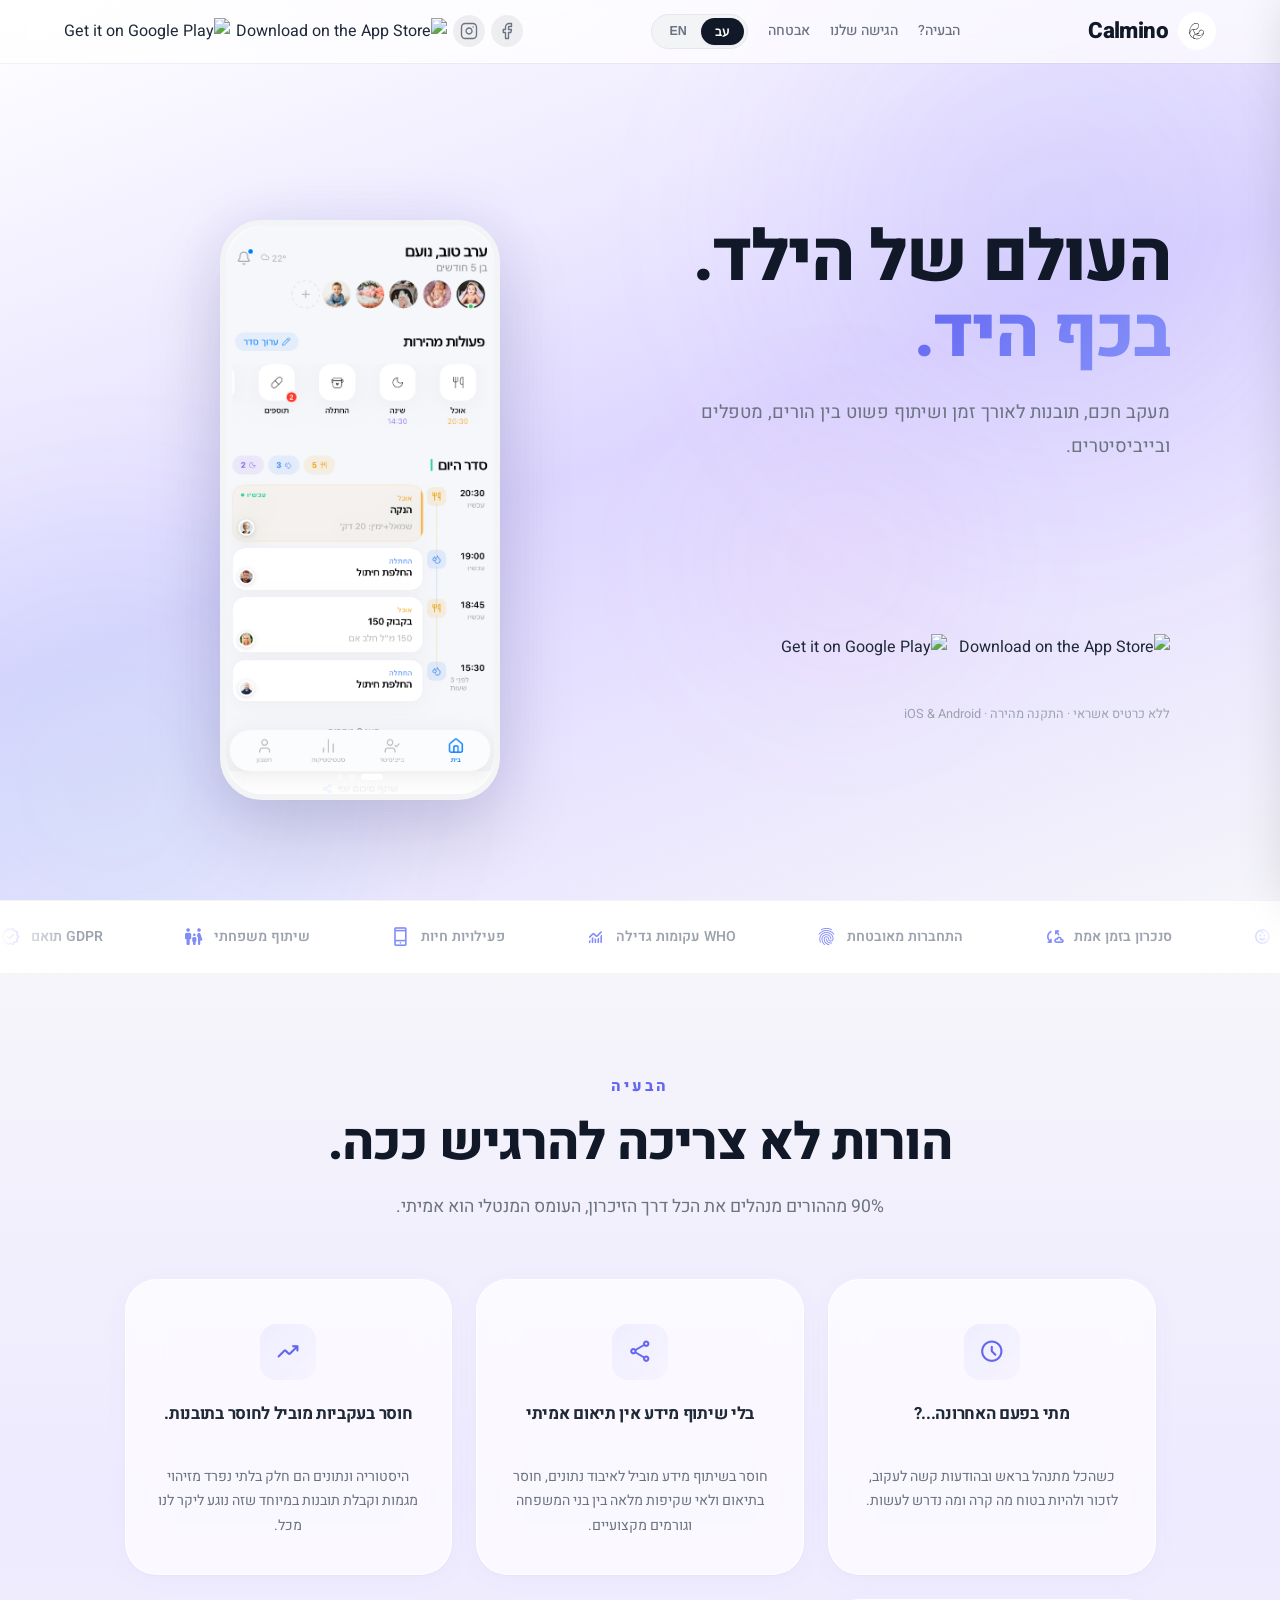
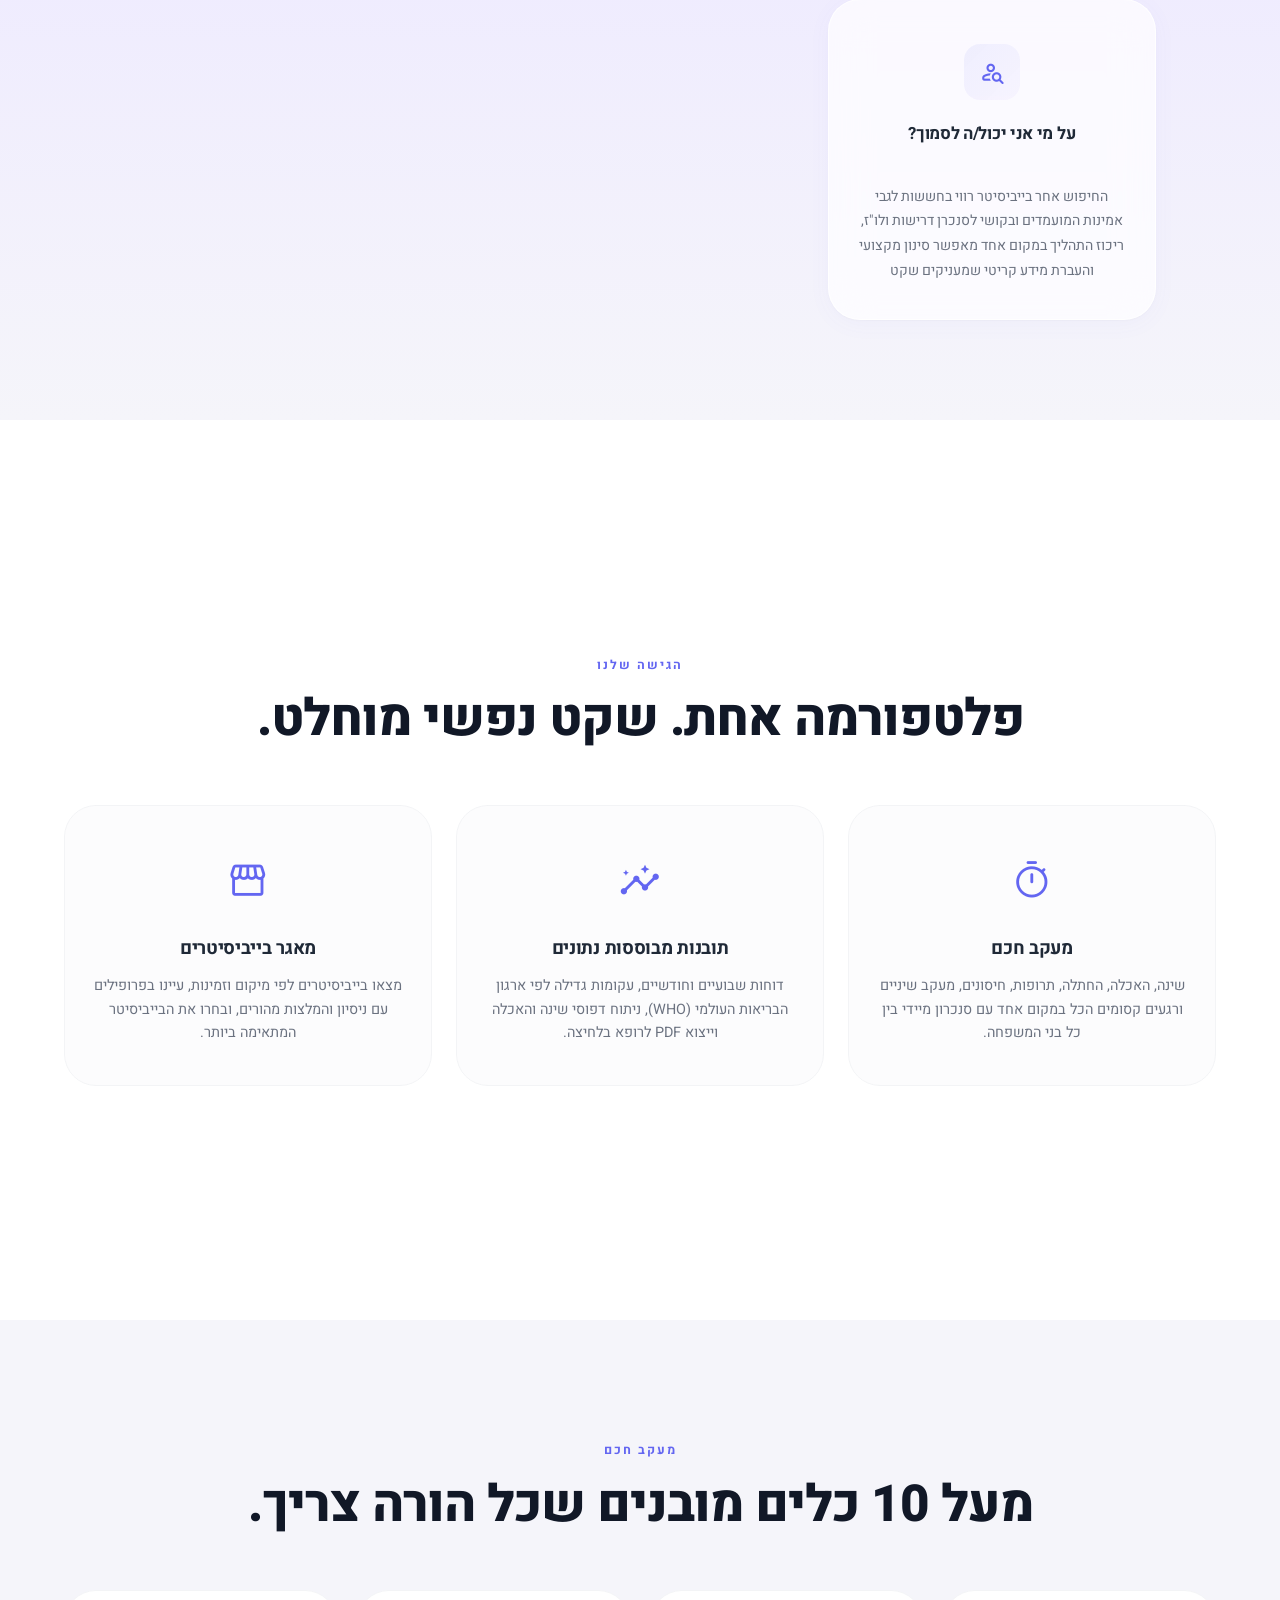
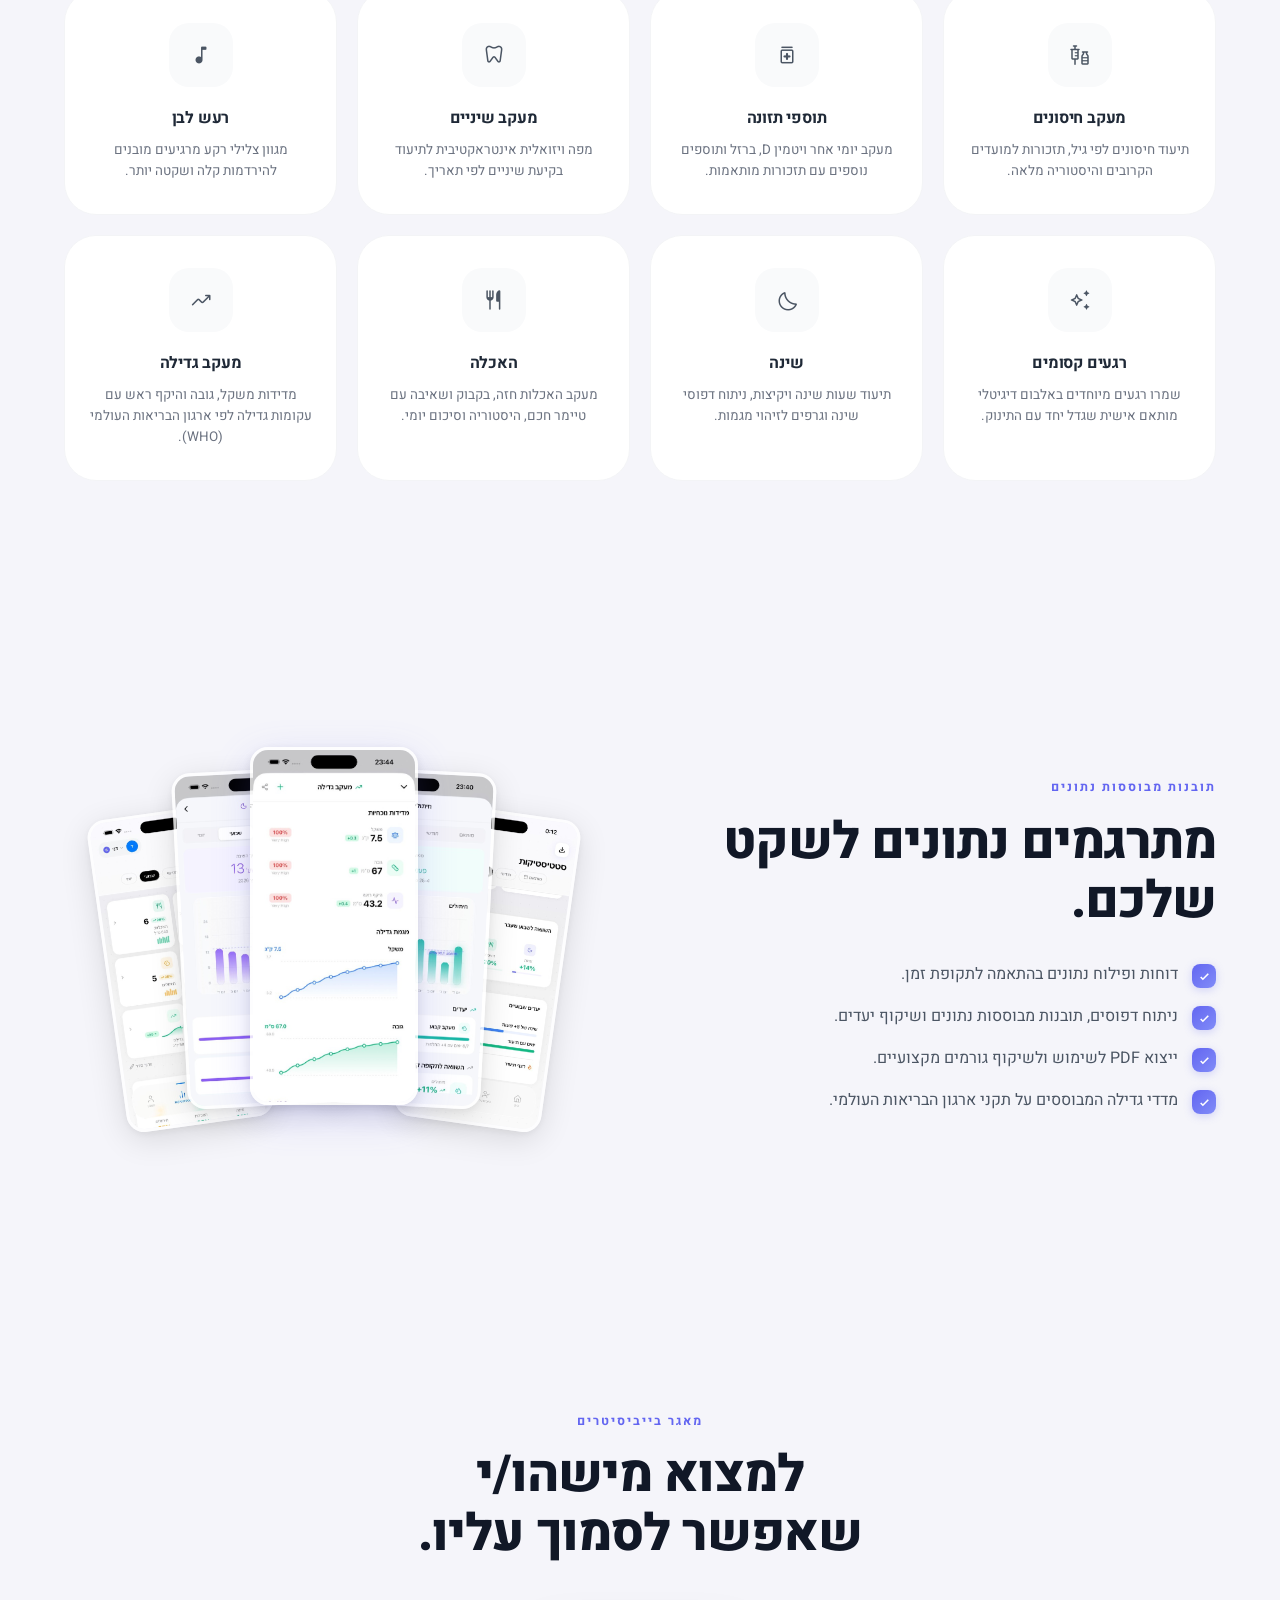
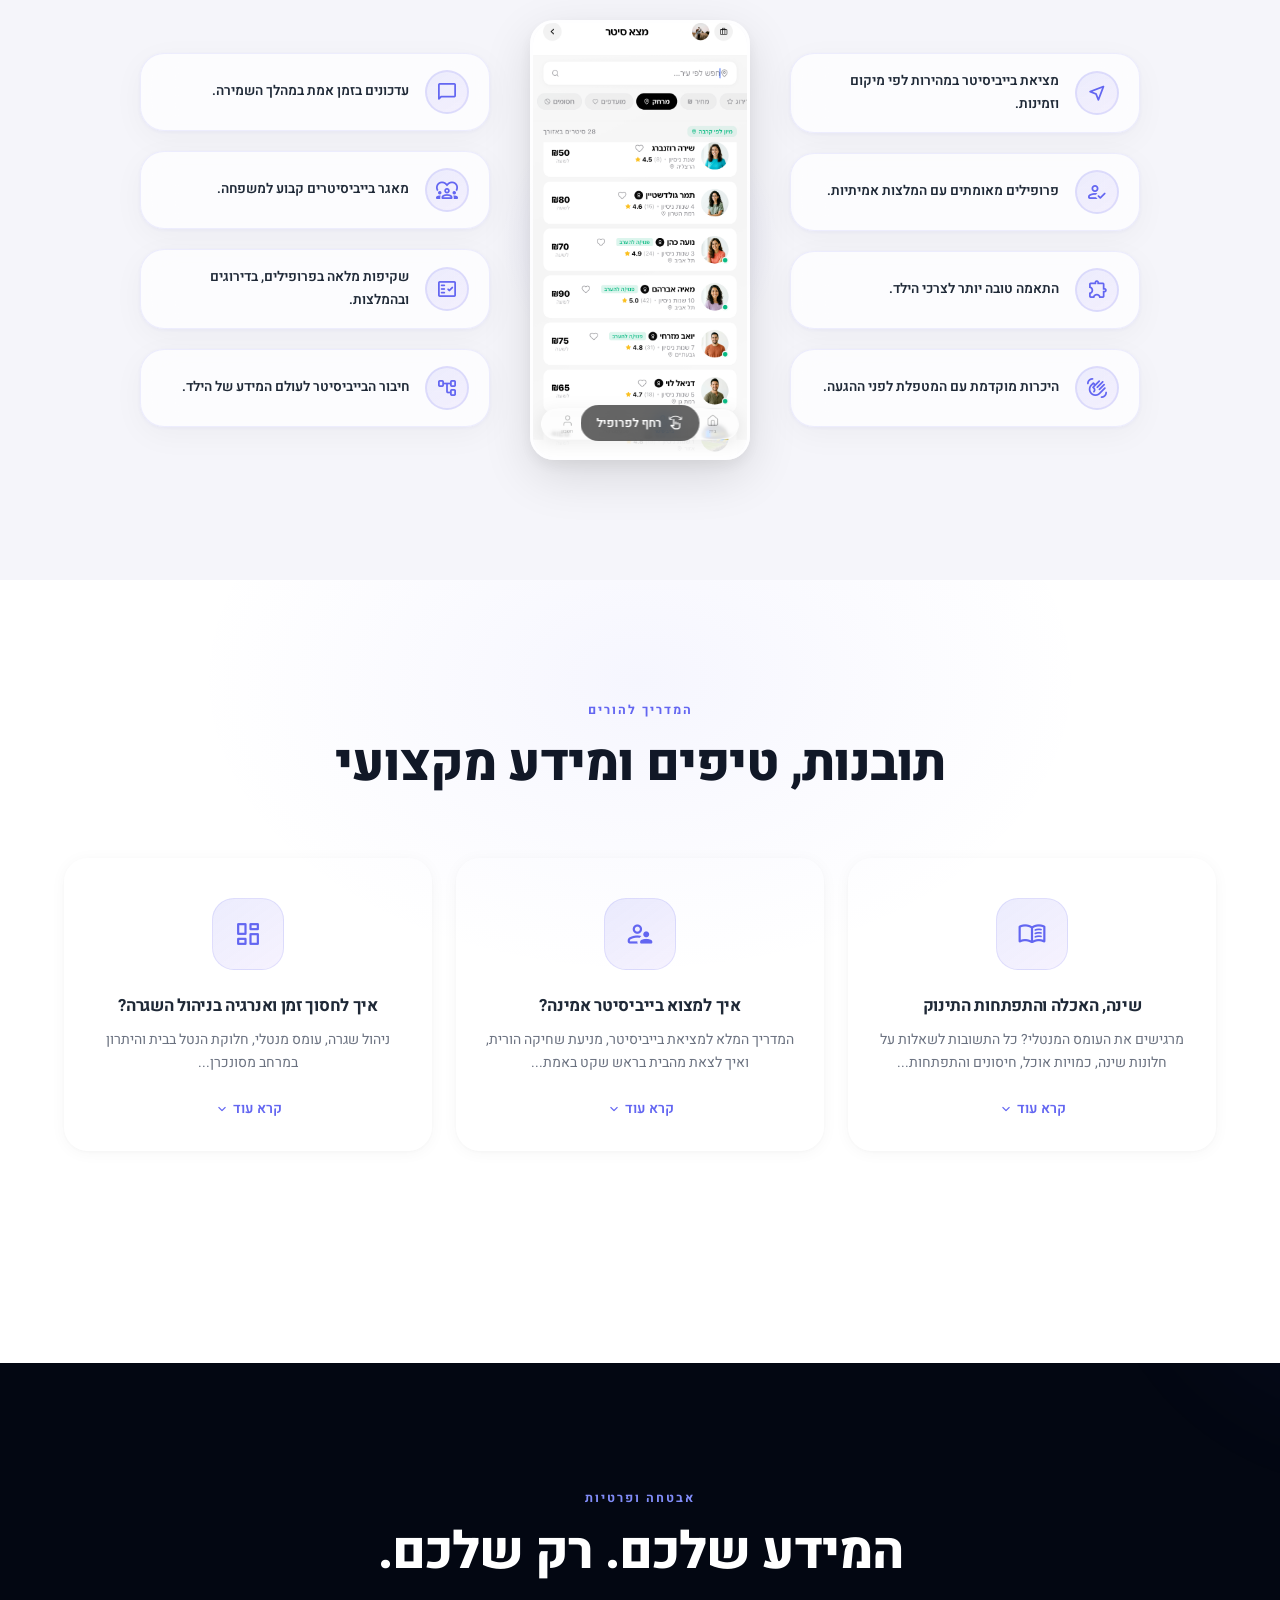
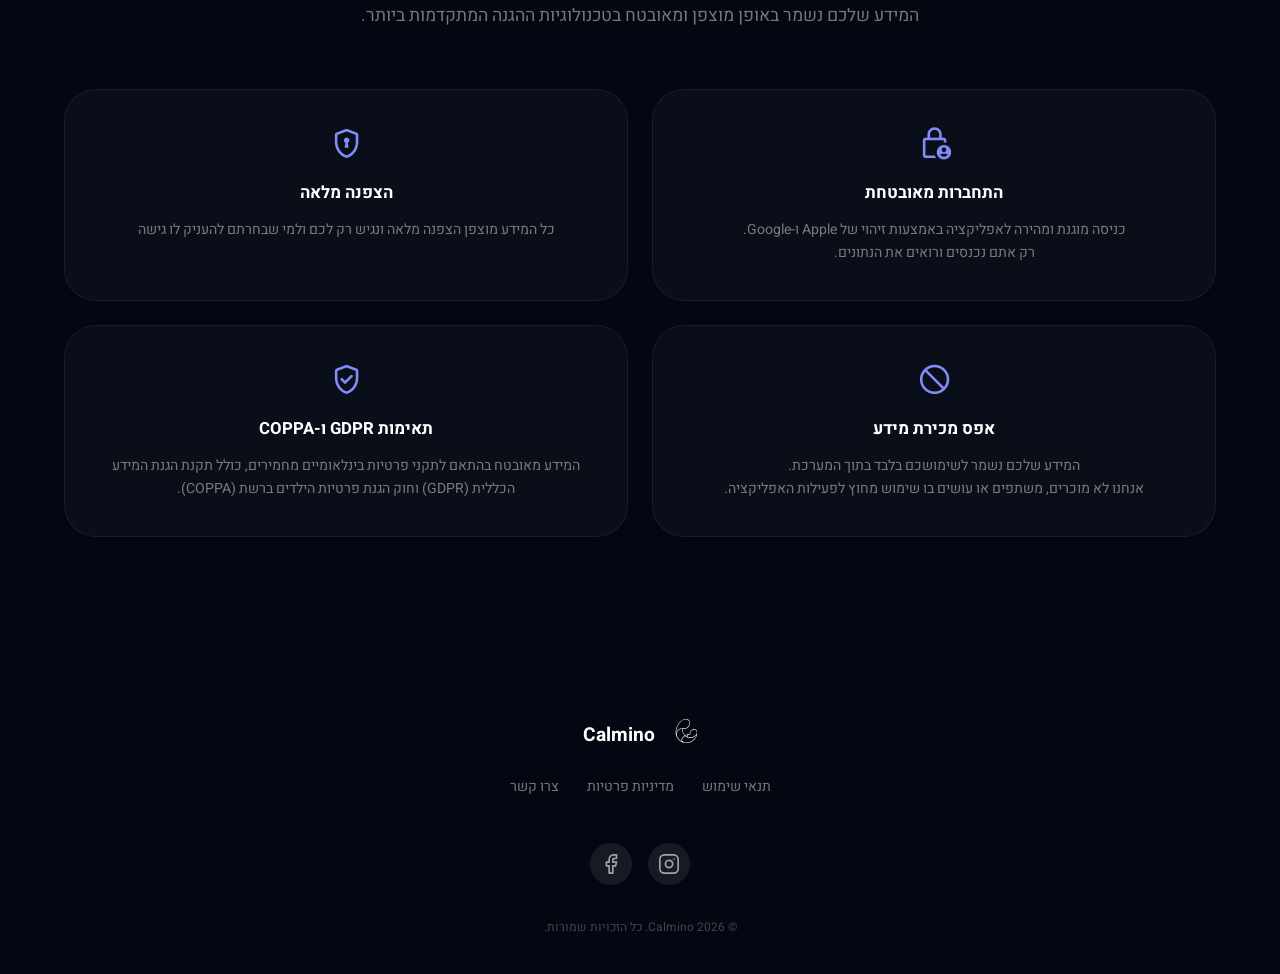
==== index.html @ ebf149b1 "Swap nav social/store icons order, reposition accessibility widget on mobile - Swapped Facebook/Inst" ====
<!DOCTYPE html>
<html lang="he" dir="rtl">

<head>
    <meta charset="UTF-8">
    <meta name="viewport" content="width=device-width, initial-scale=1.0">

    <!-- Primary SEO -->
    <title id="seo-title">Calmino - אפליקציה לניהול שגרת התינוק, בייביסיטר ומעקב התפתחות</title>
    <meta id="seo-description" name="description" content="הפתרון המלא להורים: ניהול חלונות שינה, מעקב האכלות, אחוזוני גדילה ומציאת בייביסיטר - הכל באפליקציה אחת שמורידה את העומס המנטלי.">
    <meta name="keywords" content="Calmino, אפליקציה להורים, מעקב תינוק, חלונות שינה, בייביסיטר, עומס מנטלי, baby tracker, sleep windows, parenting app, babysitter network">
    <meta name="robots" content="index, follow">
    <link rel="canonical" href="https://calmino.co.il/">

    <!-- Open Graph -->
    <meta id="og-title" property="og:title" content="Calmino - אפליקציה לניהול שגרת התינוק, בייביסיטר ומעקב התפתחות">
    <meta id="og-description" property="og:description" content="הפתרון המלא להורים: ניהול חלונות שינה, מעקב האכלות, אחוזוני גדילה ומציאת בייביסיטר - הכל באפליקציה אחת שמורידה את העומס המנטלי.">
    <meta property="og:type" content="website">
    <meta property="og:url" content="https://calmino.co.il/">
    <meta property="og:image" content="https://calmino.co.il/images/og-image.jpg">
    <meta property="og:image:width" content="1200">
    <meta property="og:image:height" content="630">
    <meta property="og:site_name" content="Calmino">
    <meta id="og-locale" property="og:locale" content="he_IL">

    <!-- Twitter Card -->
    <meta name="twitter:card" content="summary_large_image">
    <meta id="tw-title" name="twitter:title" content="Calmino - אפליקציה לניהול שגרת התינוק, בייביסיטר ומעקב התפתחות">
    <meta id="tw-description" name="twitter:description" content="הפתרון המלא להורים: ניהול חלונות שינה, מעקב האכלות, אחוזוני גדילה ומציאת בייביסיטר - הכל באפליקציה אחת שמורידה את העומס המנטלי.">
    <meta name="twitter:image" content="https://calmino.co.il/images/og-image.jpg">
    <meta name="twitter:site" content="@calminoapp">
    <link
        href="https://fonts.googleapis.com/css2?family=Heebo:wght@300;400;500;600;700;800;900&family=Rubik:wght@300;400;500;600;700&display=swap"
        rel="stylesheet">
    <link rel="stylesheet"
        href="https://fonts.googleapis.com/css2?family=Material+Symbols+Rounded:opsz,wght,FILL,GRAD@24,400,0,0" />
    <link rel="stylesheet" href="css/style.css?v=26">

    <!-- Icons & PWA -->
    <link rel="icon" href="/favicon.ico" sizes="any">
    <link rel="icon" href="/favicon.png" sizes="192x192" type="image/png">
    <link rel="apple-touch-icon" href="/apple-touch-icon.png">
    <link rel="manifest" href="/site.webmanifest">
    <meta name="theme-color" content="#5B5BD6">
</head>

<body>

    <!-- NAV -->
    <nav>
        <a href="#hero" style="text-decoration: none; color: inherit;">
            <div class="nav-logo">
                <img src="images/logo-icon.svg" alt="Calmino Logo" width="38" height="38">
                Calmino
            </div>
        </a>
        <div class="nav-links">
            <a href="#problem" data-i18n="nav_features">הבעיה?</a>
            <a href="#approach" data-i18n="nav_tools">הגישה שלנו</a>
            <a href="#security" data-i18n="nav_security">אבטחה</a>
            <div class="lang-switch">
                <button class="lang-btn active" data-lang="he">עב</button>
                <button class="lang-btn" data-lang="en">EN</button>
            </div>
        </div>

        <div class="nav-badges">
            <a href="https://www.facebook.com/CalminoApp/" target="_blank" rel="noopener noreferrer" class="nav-social-link" aria-label="Facebook">
                <svg xmlns="http://www.w3.org/2000/svg" width="18" height="18" viewBox="0 0 24 24" fill="none" stroke="currentColor" stroke-width="1.8" stroke-linecap="round" stroke-linejoin="round">
                    <path d="M18 2h-3a5 5 0 0 0-5 5v3H7v4h3v8h4v-8h3l1-4h-4V7a1 1 0 0 1 1-1h3z"/>
                </svg>
            </a>
            <a href="https://www.instagram.com/calmino_app?igsh=ZjB3NnNrcXVzZGU2" target="_blank" rel="noopener noreferrer" class="nav-social-link" aria-label="Instagram">
                <svg xmlns="http://www.w3.org/2000/svg" width="18" height="18" viewBox="0 0 24 24" fill="none" stroke="currentColor" stroke-width="1.8" stroke-linecap="round" stroke-linejoin="round">
                    <rect x="2" y="2" width="20" height="20" rx="5" ry="5"/><path d="M16 11.37A4 4 0 1 1 12.63 8 4 4 0 0 1 16 11.37z"/><line x1="17.5" y1="6.5" x2="17.51" y2="6.5"/>
                </svg>
            </a>
            <a href="https://apps.apple.com/il/app/calmino/id6756817719?l=he" target="_blank" class="nav-store-badge">
                <img src="https://developer.apple.com/assets/elements/badges/download-on-the-app-store.svg"
                    alt="Download on the App Store">
            </a>
            <a href="#" class="nav-store-badge">
                <img src="https://upload.wikimedia.org/wikipedia/commons/7/78/Google_Play_Store_badge_EN.svg"
                    alt="Get it on Google Play">
            </a>
        </div>
        <button class="hamburger-btn" id="hamburgerBtn" aria-label="תפריט">
            <span></span>
            <span></span>
            <span></span>
        </button>
    </nav>

    <!-- Mobile Overlay -->
    <div class="mobile-overlay" id="mobileOverlay"></div>

    <!-- Mobile Drawer -->
    <aside class="mobile-drawer" id="mobileDrawer">
        <div class="drawer-header">
            <div class="drawer-logo">
                <img src="images/logo-icon.svg" alt="Calmino Logo" width="34" height="34">
                Calmino
            </div>
            <button class="drawer-close" id="drawerClose">
                <span class="material-symbols-rounded">close</span>
            </button>
        </div>
        <div class="drawer-nav">
            <a href="#problem" class="drawer-link" data-i18n="nav_features">הבעיה?</a>
            <a href="#approach" class="drawer-link" data-i18n="nav_tools">הגישה שלנו</a>
            <a href="#security" class="drawer-link" data-i18n="nav_security">אבטחה</a>
            <div class="drawer-social">
                <a href="https://www.instagram.com/calmino_app?igsh=ZjB3NnNrcXVzZGU2" target="_blank" rel="noopener noreferrer" class="drawer-social-link" aria-label="Instagram">
                    <svg xmlns="http://www.w3.org/2000/svg" width="18" height="18" viewBox="0 0 24 24" fill="none" stroke="currentColor" stroke-width="1.8" stroke-linecap="round" stroke-linejoin="round">
                        <rect x="2" y="2" width="20" height="20" rx="5" ry="5"/><path d="M16 11.37A4 4 0 1 1 12.63 8 4 4 0 0 1 16 11.37z"/><line x1="17.5" y1="6.5" x2="17.51" y2="6.5"/>
                    </svg>
                </a>
                <a href="https://www.facebook.com/CalminoApp/" target="_blank" rel="noopener noreferrer" class="drawer-social-link" aria-label="Facebook">
                    <svg xmlns="http://www.w3.org/2000/svg" width="18" height="18" viewBox="0 0 24 24" fill="none" stroke="currentColor" stroke-width="1.8" stroke-linecap="round" stroke-linejoin="round">
                        <path d="M18 2h-3a5 5 0 0 0-5 5v3H7v4h3v8h4v-8h3l1-4h-4V7a1 1 0 0 1 1-1h3z"/>
                    </svg>
                </a>
            </div>
        </div>
        <div class="drawer-divider"></div>
        <div style="padding: 12px 24px;">
            <div class="lang-switch">
                <button class="lang-btn active" data-lang="he">עב</button>
                <button class="lang-btn" data-lang="en">EN</button>
            </div>
        </div>
        <div class="drawer-badges">
            <a href="https://apps.apple.com/il/app/calmino/id6756817719?l=he" target="_blank"><img src="https://developer.apple.com/assets/elements/badges/download-on-the-app-store.svg" alt="App Store"></a>
            <a href="#"><img src="https://upload.wikimedia.org/wikipedia/commons/7/78/Google_Play_Store_badge_EN.svg" alt="Google Play"></a>
        </div>
    </aside>

    <!-- HERO -->
    <section class="hero" id="hero">
        <div class="hero-orb"></div>
        <div class="container">
            <div class="hero-layout">
                <div class="hero-text-top">
                    <h1 data-i18n-html="hero_h1a+hero_h1b">העולם של הילד.<br><span>בכף היד.</span></h1>
                    <p class="hero-sub" data-i18n="hero_sub">מעקב חכם, תובנות לאורך זמן ושיתוף פשוט בין הורים, מטפלים
                        ובייביסיטרים.</p>
                </div>
                <div class="hero-visual">
                    <div class="phone-mockup">
                        <div class="phone-notch"></div>
                        <div class="phone-screen" style="padding:0;position:relative;">
                            <div class="carousel-track">
                                <img src="images/hero_home.jpg" alt="Calmino app - מסך הבית של אפליקציית ניהול שגרת תינוק" class="carousel-img active">
                                <img src="images/hero_stats.jpg" alt="Calmino app - סטטיסטיקות שינה והאכלה של תינוק" class="carousel-img">
                                <img src="images/hero_account.jpg" alt="Calmino app - ניהול פרופיל משפחה ובייביסיטר" class="carousel-img">
                            </div>
                            <div class="carousel-indicators">
                                <span class="indicator active" data-slide="0"></span>
                                <span class="indicator" data-slide="1"></span>
                                <span class="indicator" data-slide="2"></span>
                            </div>
                        </div>
                    </div>
                </div>
                <div class="hero-cta-bottom">
                    <div class="hero-cta-group"
                        style="display:flex;flex-direction:row;flex-wrap:nowrap;gap:12px;align-items:center;">
                        <a href="https://apps.apple.com/il/app/calmino/id6756817719?l=he" target="_blank" class="app-store-badge">
                            <img src="https://developer.apple.com/assets/elements/badges/download-on-the-app-store.svg"
                                alt="Download on the App Store" style="height: 52px;">
                        </a>
                        <a href="#" class="app-store-badge">
                            <img src="https://upload.wikimedia.org/wikipedia/commons/7/78/Google_Play_Store_badge_EN.svg"
                                alt="Get it on Google Play" style="height: 52px;">
                        </a>
                    </div>
                    <p class="hero-note" data-i18n="hero_note">ללא כרטיס אשראי · התקנה מהירה · iOS & Android</p>
                </div>
            </div>
        </div>
    </section>

    <!-- MARQUEE TRUST STRIP -->
    <section class="trust-strip">
        <div class="marquee-track">
            <div class="marquee-item"><span class="material-symbols-rounded">verified</span><span data-i18n="mq_gdpr">תואם GDPR</span></div>
            <div class="marquee-item"><span class="material-symbols-rounded">family_restroom</span><span data-i18n="mq_family">שיתוף משפחתי</span></div>
            <div class="marquee-item"><span class="material-symbols-rounded">phone_iphone</span><span data-i18n="mq_live">פעילויות חיות</span></div>
            <div class="marquee-item"><span class="material-symbols-rounded">monitoring</span><span data-i18n="mq_growth">עקומות גדילה WHO</span></div>
            <div class="marquee-item"><span class="material-symbols-rounded">fingerprint</span><span data-i18n="mq_bio">התחברות מאובטחת</span></div>
            <div class="marquee-item"><span class="material-symbols-rounded">cloud_sync</span><span data-i18n="mq_sync">סנכרון בזמן אמת</span></div>
            <div class="marquee-item"><span class="material-symbols-rounded">child_care</span><span data-i18n="mq_track">מעקב חכם</span></div>
            <div class="marquee-item"><span class="material-symbols-rounded">verified</span><span data-i18n="mq_gdpr">תואם GDPR</span></div>
            <div class="marquee-item"><span class="material-symbols-rounded">family_restroom</span><span data-i18n="mq_family">שיתוף משפחתי</span></div>
            <div class="marquee-item"><span class="material-symbols-rounded">phone_iphone</span><span data-i18n="mq_live">פעילויות חיות</span></div>
            <div class="marquee-item"><span class="material-symbols-rounded">monitoring</span><span data-i18n="mq_growth">עקומות גדילה WHO</span></div>
            <div class="marquee-item"><span class="material-symbols-rounded">fingerprint</span><span data-i18n="mq_bio">התחברות מאובטחת</span></div>
            <div class="marquee-item"><span class="material-symbols-rounded">cloud_sync</span><span data-i18n="mq_sync">סנכרון בזמן אמת</span></div>
            <div class="marquee-item"><span class="material-symbols-rounded">child_care</span><span data-i18n="mq_track">מעקב חכם</span></div>
            <div class="marquee-item"><span class="material-symbols-rounded">verified</span><span data-i18n="mq_gdpr">תואם GDPR</span></div>
            <div class="marquee-item"><span class="material-symbols-rounded">family_restroom</span><span data-i18n="mq_family">שיתוף משפחתי</span></div>
            <div class="marquee-item"><span class="material-symbols-rounded">phone_iphone</span><span data-i18n="mq_live">פעילויות חיות</span></div>
            <div class="marquee-item"><span class="material-symbols-rounded">monitoring</span><span data-i18n="mq_growth">עקומות גדילה WHO</span></div>
            <div class="marquee-item"><span class="material-symbols-rounded">fingerprint</span><span data-i18n="mq_bio">התחברות מאובטחת</span></div>
            <div class="marquee-item"><span class="material-symbols-rounded">cloud_sync</span><span data-i18n="mq_sync">סנכרון בזמן אמת</span></div>
            <div class="marquee-item"><span class="material-symbols-rounded">child_care</span><span data-i18n="mq_track">מעקב חכם</span></div>
            <div class="marquee-item"><span class="material-symbols-rounded">verified</span><span data-i18n="mq_gdpr">תואם GDPR</span></div>
            <div class="marquee-item"><span class="material-symbols-rounded">family_restroom</span><span data-i18n="mq_family">שיתוף משפחתי</span></div>
            <div class="marquee-item"><span class="material-symbols-rounded">phone_iphone</span><span data-i18n="mq_live">פעילויות חיות</span></div>
            <div class="marquee-item"><span class="material-symbols-rounded">monitoring</span><span data-i18n="mq_growth">עקומות גדילה WHO</span></div>
            <div class="marquee-item"><span class="material-symbols-rounded">fingerprint</span><span data-i18n="mq_bio">התחברות מאובטחת</span></div>
            <div class="marquee-item"><span class="material-symbols-rounded">cloud_sync</span><span data-i18n="mq_sync">סנכרון בזמן אמת</span></div>
            <div class="marquee-item"><span class="material-symbols-rounded">child_care</span><span data-i18n="mq_track">מעקב חכם</span></div>
        </div>
    </section>


    <!-- PROBLEM -->
    <section id="problem" class="problem-section" style="text-align:center;">
        <div class="container">
            <div class="reveal">
                <p class="section-label" data-i18n="prob_label">הבעיה</p>
                <h2 class="section-title" data-i18n="prob_title">הורות לא צריכה להרגיש ככה.</h2>
                <p class="section-sub" style="margin:0 auto;" data-i18n="prob_sub">90% מההורים מנהלים את הכל דרך
                    הזיכרון, העומס המנטלי הוא אמיתי.</p>
            </div>
            <div class="problem-grid">
                <div class="problem-card reveal"><span class="emoji material-symbols-rounded">schedule</span>
                    <p class="quote" data-i18n="prob1_q">מתי בפעם האחרונה...?</p>
                    <p class="desc" data-i18n="prob1_d">כשהכל מתנהל בראש ובהודעות קשה לעקוב, לזכור ולהיות בטוח מה קרה
                        ומה נדרש לעשות.</p>
                </div>
                <div class="problem-card reveal"><span class="emoji material-symbols-rounded">share</span>
                    <p class="quote" data-i18n="prob2_q">בלי שיתוף מידע אין תיאום אמיתי</p>
                    <p class="desc" data-i18n="prob2_d">חוסר בשיתוף מידע מוביל לאיבוד נתונים, חוסר בתיאום ולאי שקיפות
                        מלאה בין בני המשפחה וגורמים מקצועיים.</p>
                </div>
                <div class="problem-card reveal"><span class="emoji material-symbols-rounded">trending_up</span>
                    <p class="quote" data-i18n="prob3_q">חוסר בעקביות מוביל לחוסר בתובנות.</p>
                    <p class="desc" data-i18n="prob3_d">היסטוריה ונתונים הם חלק בלתי נפרד מזיהוי מגמות וקבלת תובנות
                        במיוחד שזה נוגע ליקר לנו מכל.</p>
                </div>
                <div class="problem-card reveal"><span class="emoji material-symbols-rounded">person_search</span>
                    <p class="quote" data-i18n="prob4_q">על מי אני יכול/ה לסמוך?</p>
                    <p class="desc" data-i18n="prob4_d">החיפוש אחר בייביסיטר רווי בחששות לגבי אמינות המועמדים ובקושי
                        לסנכרן דרישות ולו"ז, ריכוז התהליך במקום אחד מאפשר סינון מקצועי והעברת מידע קריטי שמעניקים שקט
                    </p>
                </div>
            </div>
        </div>
    </section>

    <!-- POSITIONING -->
    <section id="approach" class="positioning">
        <div class="container">
            <div class="reveal" style="text-align:center;">
                <p class="section-label" data-i18n="pos_label">הגישה שלנו</p>
                <h2 class="section-title" data-i18n="pos_title">פלטפורמה אחת. שקט נפשי מוחלט.</h2>

            </div>
            <div class="pos-pillars reveal">
                <a href="#tools" class="pos-pillar reveal-child"
                    style="text-decoration:none;color:inherit;cursor:pointer;">
                    <p class="num material-symbols-rounded">timer</p>
                    <h3 data-i18n="pos1_h">מעקב חכם</h3>
                    <p data-i18n="pos1_p">שינה, האכלה, החתלה, תרופות, חיסונים, מעקב שיניים ורגעים קסומים הכל במקום אחד
                        עם סנכרון מיידי בין כל בני המשפחה.</p>
                </a>
                <a href="#reports" class="pos-pillar reveal-child"
                    style="text-decoration:none;color:inherit;cursor:pointer;">
                    <p class="num material-symbols-rounded">insights</p>
                    <h3 data-i18n="pos2_h">תובנות מבוססות נתונים</h3>
                    <p data-i18n="pos2_p">דוחות שבועיים וחודשיים, עקומות גדילה לפי ארגון הבריאות העולמי (WHO), ניתוח
                        דפוסי שינה והאכלה וייצוא
                        PDF לרופא בלחיצה.</p>
                </a>
                <a href="#sitters" class="pos-pillar reveal-child"
                    style="text-decoration:none;color:inherit;cursor:pointer;">
                    <p class="num material-symbols-rounded">storefront</p>
                    <h3 data-i18n="pos3_h">מאגר בייביסיטרים</h3>
                    <p data-i18n="pos3_p">מצאו בייביסיטרים לפי מיקום וזמינות, עיינו בפרופילים עם ניסיון והמלצות מהורים,
                        ובחרו את הבייביסיטר המתאימה ביותר.</p>
                </a>
            </div>
        </div>
    </section>

    <!-- TOOLS -->
    <section id="tools" class="tools-section">
        <div class="container">
            <div class="reveal" style="text-align:center;">
                <p class="section-label" data-i18n="tools_label">מעקב חכם</p>
                <h2 class="section-title" data-i18n-html="tools_title_a">מעל 10 כלים מובנים שכל הורה צריך.</h2>

            </div>
            <div class="tools-grid reveal">
                <div class="tool-card reveal-child">
                    <div class="tool-icon"><span class="material-symbols-rounded">vaccines</span></div>
                    <h4 data-i18n="tool1_h">מעקב חיסונים</h4>
                    <p data-i18n="tool1_p">תיעוד חיסונים לפי גיל, תזכורות למועדים הקרובים והיסטוריה מלאה.</p>
                </div>
                <div class="tool-card reveal-child">
                    <div class="tool-icon"><span class="material-symbols-rounded">medication</span></div>
                    <h4 data-i18n="tool2_h">תוספי תזונה</h4>
                    <p data-i18n="tool2_p">מעקב יומי אחר ויטמין D, ברזל ותוספים נוספים עם תזכורות מותאמות.</p>
                </div>
                <div class="tool-card reveal-child">
                    <div class="tool-icon"><span class="material-symbols-rounded">dentistry</span></div>
                    <h4 data-i18n="tool3_h">מעקב שיניים</h4>
                    <p data-i18n="tool3_p">מפה ויזואלית אינטראקטיבית לתיעוד בקיעת שיניים לפי תאריך.</p>
                </div>
                <div class="tool-card reveal-child">
                    <div class="tool-icon"><span class="material-symbols-rounded">music_note</span></div>
                    <h4 data-i18n="tool4_h">רעש לבן</h4>
                    <p data-i18n="tool4_p">מגוון צלילי רקע מרגיעים מובנים להירדמות קלה ושקטה יותר.</p>
                </div>
                <div class="tool-card reveal-child">
                    <div class="tool-icon"><span class="material-symbols-rounded">auto_awesome</span></div>
                    <h4 data-i18n="tool5_h">רגעים קסומים</h4>
                    <p data-i18n="tool5_p">שמרו רגעים מיוחדים באלבום דיגיטלי מותאם אישית שגדל יחד עם התינוק.</p>
                </div>
                <div class="tool-card reveal-child">
                    <div class="tool-icon"><span class="material-symbols-rounded">bedtime</span></div>
                    <h4 data-i18n="tool6_h">שינה</h4>
                    <p data-i18n="tool6_p">תיעוד שעות שינה ויקיצות, ניתוח דפוסי שינה וגרפים לזיהוי מגמות.</p>
                </div>
                <div class="tool-card reveal-child">
                    <div class="tool-icon"><span class="material-symbols-rounded">restaurant</span></div>
                    <h4 data-i18n="tool7_h">האכלה</h4>
                    <p data-i18n="tool7_p">מעקב האכלות חזה, בקבוק ושאיבה עם טיימר חכם, היסטוריה וסיכום יומי.</p>
                </div>
                <div class="tool-card reveal-child">
                    <div class="tool-icon"><span class="material-symbols-rounded">trending_up</span></div>
                    <h4 data-i18n="tool8_h">מעקב גדילה</h4>
                    <p data-i18n="tool8_p">מדידות משקל, גובה והיקף ראש עם עקומות גדילה לפי ארגון הבריאות העולמי (WHO).
                    </p>
                </div>
            </div>
        </div>
    </section>

    <!-- FEATURE 2: REPORTS -->
    <section id="reports" class="feature-section alt">
        <div class="container">
            <div class="feature-layout ltr-layout">
                <div class="feature-visual reveal">
                    <div class="screenshots-showcase">
                        <div class="screenshot-card sc-1">
                            <img src="images/report_stats.jpg" alt="סטטיסטיקות">
                        </div>
                        <div class="screenshot-card sc-2">
                            <img src="images/report_sleep.jpg" alt="מעקב שינה">
                        </div>
                        <div class="screenshot-card sc-3">
                            <img src="images/report_growth.jpg" alt="מעקב גדילה">
                        </div>
                        <div class="screenshot-card sc-4">
                            <img src="images/report_diapers.jpg" alt="חיתולים">
                        </div>
                        <div class="screenshot-card sc-5">
                            <img src="images/report_goals.jpg" alt="יעדים שבועיים">
                        </div>
                    </div>
                </div>
                <div class="feature-content reveal">
                    <p class="section-label" data-i18n="ft2_label">תובנות מבוססות נתונים</p>
                    <h2 class="section-title" data-i18n-html="ft2_title_a+ft2_title_b">מתרגמים נתונים לשקט שלכם.</h2>

                    <ul class="feature-list">
                        <li><span class="check"><svg viewBox="0 0 24 24" fill="none" stroke="currentColor"
                                    stroke-width="3">
                                    <path d="M5 13l4 4L19 7" />
                                </svg></span><span data-i18n="ft2_li1">דוחות ופילוח נתונים בהתאמה לתקופת זמן.</span>
                        </li>
                        <li><span class="check"><svg viewBox="0 0 24 24" fill="none" stroke="currentColor"
                                    stroke-width="3">
                                    <path d="M5 13l4 4L19 7" />
                                </svg></span><span data-i18n="ft2_li2">ניתוח דפוסים, תובנות מבוססות נתונים ושיקוף
                                יעדים.</span></li>
                        <li><span class="check"><svg viewBox="0 0 24 24" fill="none" stroke="currentColor"
                                    stroke-width="3">
                                    <path d="M5 13l4 4L19 7" />
                                </svg></span><span data-i18n="ft2_li3">ייצוא PDF לשימוש ולשיקוף גורמים מקצועיים.</span>
                        </li>
                        <li><span class="check"><svg viewBox="0 0 24 24" fill="none" stroke="currentColor"
                                    stroke-width="3">
                                    <path d="M5 13l4 4L19 7" />
                                </svg></span><span data-i18n="ft2_li4">מדדי גדילה המבוססים על תקני ארגון הבריאות
                                העולמי.</span></li>
                    </ul>
                </div>
            </div>
        </div>
    </section>

    <!-- FEATURE 3: SITTERS -->
    <section id="sitters" class="sitters-section">
        <div class="container">
            <!-- Centered Header -->
            <div class="sitters-header reveal" style="text-align:center;">
                <p class="section-label" data-i18n="ft3_label">מאגר בייביסיטרים</p>
                <h2 class="section-title" data-i18n-html="ft3_title_a+ft3_title_b">למצוא מישהו/י<br>שאפשר לסמוך עליו.
                </h2>

            </div>

            <!-- Phone + Feature Cards Side Layout -->
            <div class="sitters-showcase reveal">
                <!-- Right side cards (appear on the right in RTL) -->
                <div class="sitters-side-cards">
                    <div class="sitter-feature-card reveal-child compact">
                        <span class="sitter-feature-icon material-symbols-rounded">near_me</span>
                        <span data-i18n="ft3_new1">מציאת בייביסיטר במהירות לפי מיקום וזמינות.</span>
                    </div>
                    <div class="sitter-feature-card reveal-child compact">
                        <span class="sitter-feature-icon material-symbols-rounded">how_to_reg</span>
                        <span data-i18n="ft3_new2">פרופילים מאומתים עם המלצות אמיתיות.</span>
                    </div>
                    <div class="sitter-feature-card reveal-child compact">
                        <span class="sitter-feature-icon material-symbols-rounded">extension</span>
                        <span data-i18n="ft3_new3">התאמה טובה יותר לצרכי הילד.</span>
                    </div>
                    <div class="sitter-feature-card reveal-child compact">
                        <span class="sitter-feature-icon material-symbols-rounded">waving_hand</span>
                        <span data-i18n="ft3_new4">היכרות מוקדמת עם המטפלת לפני ההגעה.</span>
                    </div>
                </div>

                <!-- Phone Mockup Center -->
                <div class="sitters-visual">
                    <div class="sitter-flip-container">
                        <div class="sitter-flip-card">
                            <div class="sitter-flip-face sitter-flip-front">
                                <img src="images/sitter_list.jpg" alt="מצא סיטר">
                                <div class="flip-hint">
                                    <span class="material-symbols-rounded">swipe</span>
                                    רחף לפרופיל
                                </div>
                            </div>
                            <div class="sitter-flip-face sitter-flip-back">
                                <img src="images/sitter_profile.jpg" alt="פרופיל בייביסיטר">
                            </div>
                        </div>
                    </div>
                </div>

                <!-- Left side cards (appear on the left in RTL) -->
                <div class="sitters-side-cards">
                    <div class="sitter-feature-card reveal-child compact">
                        <span class="sitter-feature-icon material-symbols-rounded">chat_bubble_outline</span>
                        <span data-i18n="ft3_new5">עדכונים בזמן אמת במהלך השמירה.</span>
                    </div>
                    <div class="sitter-feature-card reveal-child compact">
                        <span class="sitter-feature-icon material-symbols-rounded">diversity_1</span>
                        <span data-i18n="ft3_new6">מאגר בייביסיטרים קבוע למשפחה.</span>
                    </div>
                    <div class="sitter-feature-card reveal-child compact">
                        <span class="sitter-feature-icon material-symbols-rounded">fact_check</span>
                        <span data-i18n="ft3_new7">שקיפות מלאה בפרופילים, בדירוגים ובהמלצות.</span>
                    </div>
                    <div class="sitter-feature-card reveal-child compact">
                        <span class="sitter-feature-icon material-symbols-rounded">account_tree</span>
                        <span data-i18n="ft3_new8">חיבור הבייביסיטר לעולם המידע של הילד.</span>
                    </div>
                </div>
            </div>
        </div>
    </section>


    <!-- BLOG / ARTICLES -->
    <section id="blog" class="blog-section">
        <div class="container">
            <div class="reveal" style="text-align:center;">
                <p class="section-label" data-i18n="blog_label">המדריך להורים</p>
                <h2 class="section-title" data-i18n="blog_title">תובנות, טיפים ומידע מקצועי</h2>
            </div>
            <div class="blog-grid reveal">
                <!-- Card 1 — Accordion Trigger -->
                <button class="blog-card blog-card--trigger reveal-child" id="blog-trigger-1" aria-expanded="false" aria-controls="blog-accordion-1">
                    <div class="blog-icon"><span class="material-symbols-rounded">menu_book</span></div>
                    <div class="blog-card-content-col">
                        <h4 class="blog-card-title" data-i18n="blog1_h">שינה, האכלה והתפתחות התינוק</h4>
                        <p class="blog-card-excerpt" data-i18n="blog1_p">מרגישים את העומס המנטלי? כל התשובות לשאלות על חלונות שינה, כמויות אוכל, חיסונים והתפתחות...</p>
                        <span class="blog-read-more blog-toggle-label">
                            <span class="toggle-closed"><span data-i18n="blog_toggle_open">קרא עוד</span> <span class="material-symbols-rounded" style="font-size:16px;vertical-align:middle;">expand_more</span></span>
                            <span class="toggle-open"><span data-i18n="blog_toggle_close">סגור</span> <span class="material-symbols-rounded" style="font-size:16px;vertical-align:middle;">expand_less</span></span>
                        </span>
                    </div>
                </button>
                <!-- Card 2 — Accordion Trigger -->
                <button class="blog-card blog-card--trigger reveal-child" id="blog-trigger-2" aria-expanded="false" aria-controls="blog-accordion-2">
                    <div class="blog-icon"><span class="material-symbols-rounded">supervisor_account</span></div>
                    <div class="blog-card-content-col">
                        <h4 class="blog-card-title" data-i18n="blog2_h">איך למצוא בייביסיטר אמינה?</h4>
                        <p class="blog-card-excerpt" data-i18n="blog2_p">המדריך המלא למציאת בייביסיטר, מניעת שחיקה הורית, ואיך לצאת מהבית בראש שקט באמת...</p>
                        <span class="blog-read-more blog-toggle-label">
                            <span class="toggle-closed"><span data-i18n="blog_toggle_open">קרא עוד</span> <span class="material-symbols-rounded" style="font-size:16px;vertical-align:middle;">expand_more</span></span>
                            <span class="toggle-open"><span data-i18n="blog_toggle_close">סגור</span> <span class="material-symbols-rounded" style="font-size:16px;vertical-align:middle;">expand_less</span></span>
                        </span>
                    </div>
                </button>
                <!-- Card 3 — Accordion Trigger -->
                <button class="blog-card blog-card--trigger reveal-child" id="blog-trigger-3" aria-expanded="false" aria-controls="blog-accordion-3">
                    <div class="blog-icon"><span class="material-symbols-rounded">dashboard</span></div>
                    <div class="blog-card-content-col">
                        <h4 class="blog-card-title" data-i18n="blog3_h">איך לחסוך זמן ואנרגיה בניהול השגרה?</h4>
                        <p class="blog-card-excerpt" data-i18n="blog3_p">ניהול שגרה, עומס מנטלי, חלוקת הנטל בבית והיתרון במרחב מסונכרן...</p>
                        <span class="blog-read-more blog-toggle-label">
                            <span class="toggle-closed"><span data-i18n="blog_toggle_open">קרא עוד</span> <span class="material-symbols-rounded" style="font-size:16px;vertical-align:middle;">expand_more</span></span>
                            <span class="toggle-open"><span data-i18n="blog_toggle_close">סגור</span> <span class="material-symbols-rounded" style="font-size:16px;vertical-align:middle;">expand_less</span></span>
                        </span>
                    </div>
                </button>

                <!-- Accordion 1 — inside grid, spans full width -->
                <div class="blog-accordion" id="blog-accordion-1" role="region" aria-labelledby="blog-trigger-1" aria-hidden="true">
                <!-- Hebrew article (Card 1) -->
                <article class="blog-article" data-lang-content="he">
                    <h2>העומס המנטלי בהורות: התשובות ל-6 השאלות שהכי מטרידות אתכם בשנה הראשונה</h2>
                    <p class="blog-article-intro">השנה הראשונה לחייו של התינוק היא מסע מופלא, אבל בואו נודה באמת, היא גם מלווה בעומס מנטלי אדיר. החל מהלילה הראשון בבית, הורים מוצאים את עצמם מוצפים במידע, ספקות ושאלות בלתי פוסקות. האם הוא אוכל מספיק? למה היא לא נרדמת? מתי השן הזו כבר תבקע? הניסיון לזכור הכל, לנהל שגרת יום ולהשוות נתונים הופך מהר מאוד למתיש, ושולח אותנו לחיפושים נואשים בגוגל באמצע הלילה. במקום ללכת לאיבוד בים של מידע, ריכזנו עבורכם את התשובות ל-6 השאלות הנפוצות ביותר של הורים טריים, יחד עם הדרכים המעשיות להחזיר את השליטה, הסדר והשקט הנפשי לחיים שלכם.</p>

                    <section class="blog-section-item">
                        <h3>1. חלונות שינה לפי גיל (או: למה התינוק לא נרדם?)</h3>
                        <p>יועצות שינה ורופאי ילדים מסכימים שאחת הסיבות המרכזיות לקושי בהירדמות היא "עייפות יתר". לתינוקות יש "חלונות שינה" מדויקים (זמן הערות המקסימלי בין תנומות). כשהורים מפספסים את החלון הזה, גוף התינוק מפריש קורטיזול ואדרנלין שמקשים עליו להירגע, ומובילים לבכי מתסכל ולשינה מקוטעת. Calmino מאפשרת לכם לנהל יומן שינה חכם. על ידי תיעוד פשוט של שעות ההירדמות והיקיצה, Calmino מנתחת את דפוסי השינה ומאפשרת לכם לעקוב אחרי חלונות הערות. בנוסף, Calmino כוללת כלי מובנה של "רעש לבן" עם צלילים מרגיעים שעוזרים לתינוק להיכנס לשינה עמוקה ורציפה יותר.</p>
                    </section>

                    <section class="blog-section-item">
                        <h3>2. כמה התינוק צריך לאכול? (לפי משקל וגיל)</h3>
                        <p>החשש המרכזי של כל הורה טרי הוא האם התינוק אוכל מספיק. בעוד שההנחיות הרפואיות משתנות לפי גיל, משקל וסוג התזונה (הנקה או תמ"ל), מומחים מדגישים שהמעקב היומי הכולל חשוב יותר מאשר כמות של ארוחה בודדת. בלילה, כשהעייפות מצטברת, קשה לזכור מתי הייתה הארוחה האחרונה או מאיזה צד התינוק ינק. פיתחנו יומן האכלות מדויק שמוריד מכם את העומס לזכור הכל. בלחיצת כפתור תוכלו לתעד זמני הנקה (כולל צדדים וטיימר), שאיבות או כמויות של בקבוקי תמ"ל. המידע מסתנכרן בזמן אמת עם בן/בת הזוג או הבייביסיטר, כך שכולם יודעים בדיוק מתי וכמה התינוק אכל.</p>
                    </section>

                    <section class="blog-section-item">
                        <h3>3. טבלת אחוזוני גדילה לתינוקות</h3>
                        <p>אחרי כל ביקור בטיפת חלב, הורים מחפשים מיד את אחוזוני הגדילה של הילד שלהם. ארגון הבריאות העולמי (WHO) קבע תקנים ברורים לבדיקת התפתחות תקינה של משקל, גובה והיקף ראש. עם זאת, קבלת הנתונים על דף נייר מהאחות מקשה על ההורים לראות את "התמונה הגדולה" ולהבין את מגמת הגדילה של הילד לאורך חודשים. Calmino כוללת מעקב גדילה דיגיטלי המבוסס ישירות על תקני ה-WHO. אתם מזינים את המדדים, ו-Calmino משרטטת עבורכם עקומות גדילה ויזואליות וברורות. בלחיצת כפתור אחת, תוכלו לייצא את הנתונים כדוח PDF מקצועי ולשתף אותו עם רופא הילדים שלכם.</p>
                    </section>

                    <section class="blog-section-item">
                        <h3>4. תופעות לוואי אחרי חיסון אצל תינוקות</h3>
                        <p>חיסוני השגרה מלווים לא פעם בתופעות לוואי טבעיות כמו חום, אי-שקט וכאבים מקומיים. ההמלצה הרפואית היא לעקוב בקפידה אחרי עליית החום ולתת תרופות להורדת חום בדיוק במינון ובמרווחי הזמן המותרים. טעויות במינון או שכיחה של מתן התרופה הם מצבים שכיחים שעלולים להיות מסוכנים. Calmino מציעה כלים משולבים לבריאות התינוק: מעקב חיסונים שמתעד את היסטוריית החיסונים ומתזכר על תורים קרובים, ומערכת חכמה לניהול תרופות. תוכלו להזין את שם התרופה (למשל תרופה להורדת חום), את המינון המדויק ואת שעות הנטילה, ולשתף את המידע עם כל מי שמטפל בילד כדי למנוע כפילויות.</p>
                    </section>

                    <section class="blog-section-item">
                        <h3>5. איך להקל על כאבי שיניים אצל תינוקות?</h3>
                        <p>בקיעת שיניים היא תהליך כואב שמתחיל לרוב סביב חצי שנה ויכול לשבש את כל שגרת הבית. רופאי שיניים לילדים ממליצים לעקוב אחר סדר בקיעת השיניים כדי להבדיל בין חוסר שקט שנובע משיניים לבין מחלה אחרת. הורים מתקשים לזכור מתי יצאה כל שן ומתי הופיעו הסימפטומים. כדי לעשות סדר, Calmino יצרה את מעקב השיניים האינטראקטיבי. זוהי מפה ויזואלית של פה התינוק המאפשרת לכם לתעד במדויק מתי כל שן בקעה. יחד עם מעקב התרופות והתזונה ב-Calmino, קל הרבה יותר לזהות דפוסים ולהעניק לתינוק את ההקלה המדויקת שהוא צריך בזמן בקיעת שיניים.</p>
                    </section>

                    <section class="blog-section-item">
                        <h3>6. אבני דרך התפתחותיות (מתי תינוק מתהפך?)</h3>
                        <p>הורים מוצאים את עצמים משווים את הילד שלהם לתינוקות אחרים, מה שמוביל ללחץ רב. מומחי התפתחות שבים ומדגישים שטווח הנורמה הוא רחב מאוד, תינוק יכול להתהפך בגיל 4 חודשים ואחר בגיל 6 חודשים, ושניהם מתפתחים באופן תקין לחלוטין. במקום להילחץ, ההמלצה היא לתעד את קצב ההתפתחות האישי של הילד. במקום לחפש צ'קליסטים מלחיצים ברשת, Calmino מציעה את פיצ'ר רגעים קסומים. זהו אלבום התפתחות דיגיטלי ופרטי שמאפשר לכם לצלם, לתעד ולשמור כל אבן דרך (התהפכות, זחילה, צעד ראשון). המערכת בונה ציר זמן אישי של התינוק שלכם, שאותו תוכלו לשתף בבטחה עם סבא, סבתא והמשפחה הקרובה.</p>
                    </section>

                    <div class="blog-article-outro">
                        <h3>שחררו את העומס המנטלי, הכל במקום אחד</h3>
                        <p>הורות היא משרה מלאה, והניסיון לנהל את כל המידע הרפואי, התזונתי וההתפתחותי של התינוק שלכם רק בתוך הראש הוא בדיוק מה שמייצר את העומס המנטלי והשחיקה. הניסיון לזכור לבד מתי הייתה ההאכלה האחרונה, מתי יצאה שן או מי נתן את התרופה, יוצר מתח מיותר. כאן בדיוק Calmino נכנסת לתמונה, לא רק כאפליקציה, אלא כמרחב שיתופי שמחבר אתכם, את בני הזוג ואת הבייביסיטר לסביבת מידע אחת בזמן אמת. כשכולם רואים את אותם נתונים, הלחץ יורד, השותפות מתחזקת ואתם יכולים פשוט להיות הורים.</p>
                        <p class="blog-article-cta-text">מוכנים להוציא את הרשימות מהראש, לעשות סדר בנתונים ולישון קצת יותר טוב בלילה? הורידו את Calmino עכשיו והתחילו לנהל את הטיפול בתינוק שלכם ברוגע אמיתי.</p>
                        <div class="blog-article-badges">
                            <a href="https://apps.apple.com/il/app/calmino/id6756817719?l=he" target="_blank" class="app-store-badge">
                                <img src="https://developer.apple.com/assets/elements/badges/download-on-the-app-store.svg" alt="Download on the App Store" style="height:48px;">
                            </a>
                            <a href="#" class="app-store-badge">
                                <img src="https://upload.wikimedia.org/wikipedia/commons/7/78/Google_Play_Store_badge_EN.svg" alt="Get it on Google Play" style="height:48px;">
                            </a>
                        </div>
                    </div>
                </article>

                <!-- English article (Card 1) -->
                <article class="blog-article" data-lang-content="en">
                    <h2>Parenting Mental Load: Answers to the 6 Questions That Worry You Most in the First Year</h2>

                    <section class="blog-section-item">
                        <h3>Sleep Windows by Age (Or: Why won't my baby sleep?)</h3>
                        <p>Sleep consultants and pediatricians agree that "overtiredness" is a primary cause of difficulty falling asleep. Babies have precise "sleep windows" (the maximum wake time between naps). When parents miss this window, the baby's body releases cortisol and adrenaline, making it harder for them to settle down, leading to frustrating crying and fragmented sleep. Calmino allows you to manage a smart sleep log. By simply recording sleep and wake times, Calmino analyzes sleep patterns and helps you track wake windows. Additionally, Calmino includes a built-in "White Noise" tool with soothing sounds to help your baby drift into a deeper, more continuous sleep.</p>
                    </section>

                    <section class="blog-section-item">
                        <h3>How Much Should a Baby Eat? (By Weight and Age)</h3>
                        <p>A primary concern for every new parent is whether the baby is eating enough. While medical guidelines vary by age, weight, and feeding type (breastfeeding or formula), experts emphasize that total daily tracking is more important than a single meal. We developed a precise feeding log that takes the load off your mind. With one click, you can track breastfeeding times (including sides and timers), pumping sessions, or bottle amounts. The information syncs in real-time with your partner or babysitter, so everyone knows exactly when and how much the baby ate.</p>
                    </section>

                    <section class="blog-section-item">
                        <h3>Baby Growth Charts</h3>
                        <p>The World Health Organization (WHO) has set clear standards for healthy development. However, receiving data on a slip of paper makes it difficult to see the "big picture" over several months. Calmino features a digital growth tracker based directly on WHO standards. You enter the metrics, and Calmino plots clear, visual growth curves for you. With one click, you can export the data as a professional PDF report to share with your pediatrician.</p>
                    </section>

                    <section class="blog-section-item">
                        <h3>Vaccine Side Effects and Medication Management</h3>
                        <p>Routine vaccinations often bring natural side effects like fever. Medical advice is to monitor temperatures and administer medication at the correct dosage and intervals. Calmino offers integrated baby health tools: a vaccine tracker that records history and reminds you of upcoming appointments, and a smart medication system. You can enter the medication name, precise dosage, and intake times, sharing this information with everyone caring for the child to prevent duplicates.</p>
                    </section>

                    <section class="blog-section-item">
                        <h3>How to Relieve Baby Teething Pain?</h3>
                        <p>Teething is a painful process that can disrupt the entire household routine. Pediatric dentists recommend tracking the order of teeth emerging to distinguish between teething and other illnesses. Calmino created an interactive Teething Map, a visual map of the baby's mouth allowing you to record exactly when each tooth erupted. Combined with medication tracking, it becomes much easier to identify patterns and provide precise relief.</p>
                    </section>

                    <section class="blog-section-item">
                        <h3>Developmental Milestones (When do babies roll over?)</h3>
                        <p>Experts emphasize that the normal developmental range is very broad. Instead of stressing, document your child's personal pace. Calmino offers the "Magic Moments" feature, a private digital album that allows you to photograph and save every milestone. The system builds a personal timeline for your baby that you can securely share with grandparents and close family.</p>
                    </section>

                    <div class="blog-article-outro">
                        <h3>Release the Mental Load, All in One Place</h3>
                        <p>Parenting is a full-time job. Calmino acts as a collaborative space that connects you, your partner, and your babysitter to a single real-time information environment. When everyone sees the same data, the pressure drops, and you can simply be parents.</p>
                        <p class="blog-article-cta-text">Ready to clear your head, organize the data, and sleep a little better at night? Download Calmino now and start managing your baby's care with true peace of mind.</p>
                        <div class="blog-article-badges">
                            <a href="https://apps.apple.com/il/app/calmino/id6756817719?l=he" target="_blank" class="app-store-badge">
                                <img src="https://developer.apple.com/assets/elements/badges/download-on-the-app-store.svg" alt="Download on the App Store" style="height:48px;">
                            </a>
                            <a href="#" class="app-store-badge">
                                <img src="https://upload.wikimedia.org/wikipedia/commons/7/78/Google_Play_Store_badge_EN.svg" alt="Get it on Google Play" style="height:48px;">
                            </a>
                        </div>
                    </div>
                </article>
                </div>

                <!-- Accordion 2 — inside grid, spans full width -->
                <div class="blog-accordion" id="blog-accordion-2" role="region" aria-labelledby="blog-trigger-2" aria-hidden="true">
                <!-- Hebrew article (Card 2) -->
                <article class="blog-article" data-lang-content="he">
                    <h2>בייביסיטר בראש שקט: כך תבנו רשת ביטחון ליציאה הבאה שלכם</h2>

                    <section class="blog-section-item">
                        <h3>שחיקה הורית והצורך ברשת תמיכה</h3>
                        <p>מחקרים עדכניים שנערכו בישראל, ביניהם מחקרים מקיפים של חוקרות מהאוניברסיטה העברית ואוניברסיטת בר-אילן, מצביעים על תופעה מדאיגה של "שחיקה הורית" (Parental Burnout) הולכת וגוברת. במציאות הישראלית האינטנסיבית, היעדר רשת תמיכה זמינה וקושי למצוא מסגרות השגחה אמינות לשעות הערב גובים מחיר נפשי כבד. תהליך החיפוש אחר בייביסיטר, שאמור להיות הצעד הראשון בדרך לקצת אוויר לנשימה וזמן זוגי, הופך לרוב לעוד משימה מלחיצה ששואבת אנרגיות ומעלה את מפלס החרדה.</p>
                    </section>

                    <section class="blog-section-item">
                        <h3>הסוף לחיפושים בוואטסאפ: מאגר אמין ושקוף</h3>
                        <p>האתגר המרכזי של הורים בישראל אינו רק לאתר מישהי פנויה, אלא למצוא דמות שאפשר לסמוך עליה באמת. נבירה אינסופית בקבוצות פייסבוק מקומיות או קבוצות וואטסאפ של השכונה חושפת את ההורים למדגם מקרי של מועמדות, ללא דרך אמיתית לאמת ניסיון או לקבל המלצות שקופות ומוכחות. בדיוק אל תוך הוואקום הזה נכנס מאגר הבייביסיטרים של Calmino. המאגר נבנה מתוך הבנה שהורים זקוקים לוודאות, ומאפשר לסנן ולבחור את ההתאמה המדויקת ביותר על בסיס פרופילים מאומתים וחוות דעת אמיתיות של קהילת ההורים, כך שאתם יודעים בדיוק מי נכנסת אליכם הביתה.</p>
                    </section>

                    <section class="blog-section-item">
                        <h3>טקס החפיפה: סנכרון נתונים בלחיצת כפתור</h3>
                        <p>אך מציאת הבייביסיטר היא רק השלב הראשון. רגע לפני שיוצאים מהדלת, מתחיל "טקס החפיפה" שמחזיר את העומס המנטלי לשיאו. שאלות כמו "מתי הוא אכל בפעם האחרונה?", "כמה מ"ל להכין בבקבוק הבא?" או "מתי נפתח חלון השינה שלו?" הופכות לפתקים דביקים על המקרר או להודעות ארוכות ומסורבלות. במקום לנהל את המידע בראש ולהסתמך על הזיכרון, Calmino מאפשרת לכם לסנכרן את הבייביסיטר ישירות לאפליקציה. עם הגעתה, היא מקבלת גישה ליומן הטיפול של התינוק, ורואה באופן ברור את סדר היום, זמני ההאכלה והנחיות השינה.</p>
                    </section>

                    <section class="blog-section-item">
                        <h3>שקט נפשי מרחוק: עדכונים בזמן אמת</h3>
                        <p>המטרה הסופית של המהלך הזה היא להחזיר לכם את השקט הנפשי כשאתם סוף סוף בחוץ. במקום לסמס כל חצי שעה "הוא נרדם כבר?" ולהיות במתח, המערכת של Calmino מספקת לכם עדכונים בזמן אמת. ברגע שהבייביסיטר מתעדת באפליקציה שהתינוק סיים את הבקבוק או נכנס לישון, המידע קופץ אצלכם בנייד. כך אתם יכולים באמת להתנתק, לשבת במסעדה או לנוח, בידיעה מוחלטת שהכל מתנהל כשורה, ושהשליטה והמידע נשארים בידיים שלכם, גם כשאתם רחוקים מהבית.</p>
                    </section>

                    <div class="blog-article-outro">
                        <p class="blog-article-cta-text">מוכנים לצאת מהבית בראש שקט? הורידו את Calmino עכשיו ותנו לבייביסיטר הבאה שלכם גישה לכל המידע שהיא צריכה.</p>
                        <div class="blog-article-badges">
                            <a href="https://apps.apple.com/il/app/calmino/id6756817719?l=he" target="_blank" class="app-store-badge">
                                <img src="https://developer.apple.com/assets/elements/badges/download-on-the-app-store.svg" alt="Download on the App Store" style="height:48px;">
                            </a>
                            <a href="#" class="app-store-badge">
                                <img src="https://upload.wikimedia.org/wikipedia/commons/7/78/Google_Play_Store_badge_EN.svg" alt="Get it on Google Play" style="height:48px;">
                            </a>
                        </div>
                    </div>
                </article>

                <!-- English article (Card 2) -->
                <article class="blog-article" data-lang-content="en">
                    <h2>Babysitting with Peace of Mind: Building a Safety Net for Your Next Night Out</h2>

                    <section class="blog-section-item">
                        <h3>Parental Burnout and the Need for a Support Network</h3>
                        <p>Recent studies in Israel, including comprehensive research by scholars from the Hebrew University and Bar Ilan University, highlight the growing phenomenon of "Parental Burnout." In the intense Israeli reality, the lack of an available support network and the difficulty of finding reliable evening care take a heavy psychological toll. The search for a babysitter, which should be the first step toward a much-needed break, often becomes another stressful chore that drains energy and increases anxiety.</p>
                    </section>

                    <section class="blog-section-item">
                        <h3>Ending the WhatsApp Search: A Reliable and Transparent Database</h3>
                        <p>The primary challenge for parents in Israel is not just finding someone available but finding someone truly trustworthy. Endless scrolling through local Facebook or neighborhood WhatsApp groups exposes parents to a random sample of candidates with no way to verify experience or see transparent, proven recommendations. This is where Calmino's babysitter database steps in. Built on the understanding that parents need certainty, it allows you to filter and choose the perfect match based on verified profiles and real community feedback, so you know exactly who is entering your home.</p>
                    </section>

                    <section class="blog-section-item">
                        <h3>The Handover Ritual: Data Sync at Your Fingertips</h3>
                        <p>But finding the babysitter is only the first step. Moments before heading out, the "handover ritual" begins, bringing mental load to its peak. Questions like "When did he last eat?" or "How many ml for the next bottle?" often turn into sticky notes on the fridge or long, cumbersome messages. Instead of managing this in your head, Calmino lets you sync your babysitter directly to the app. Upon arrival, they get access to the baby's care log, seeing the schedule, feeding times, and sleep instructions clearly.</p>
                    </section>

                    <section class="blog-section-item">
                        <h3>Remote Peace of Mind: Real-Time Updates</h3>
                        <p>The ultimate goal is to restore your peace of mind while you are out. Instead of texting every half hour to ask "Is he asleep yet?", Calmino's system provides real-time updates. As soon as the babysitter logs a feeding or a nap in the app, the information pops up on your phone. This way, you can truly disconnect and enjoy your time, knowing everything is under control and that you remain in charge of the information, even from afar.</p>
                    </section>

                    <div class="blog-article-outro">
                        <p class="blog-article-cta-text">Ready to head out with peace of mind? Download Calmino now and give your next babysitter access to everything they need.</p>
                        <div class="blog-article-badges">
                            <a href="https://apps.apple.com/il/app/calmino/id6756817719?l=he" target="_blank" class="app-store-badge">
                                <img src="https://developer.apple.com/assets/elements/badges/download-on-the-app-store.svg" alt="Download on the App Store" style="height:48px;">
                            </a>
                            <a href="#" class="app-store-badge">
                                <img src="https://upload.wikimedia.org/wikipedia/commons/7/78/Google_Play_Store_badge_EN.svg" alt="Get it on Google Play" style="height:48px;">
                            </a>
                        </div>
                    </div>
                </article>
                </div>

                <!-- Accordion 3 — inside grid, spans full width -->
                <div class="blog-accordion" id="blog-accordion-3" role="region" aria-labelledby="blog-trigger-3" aria-hidden="true">
                <!-- Hebrew article (Card 3) -->
                <article class="blog-article" data-lang-content="he">
                    <h2>איך לחסוך זמן ואנרגיה בניהול השגרה?</h2>

                    <section class="blog-section-item">
                        <h3>שגרת רוגע במשפחה</h3>
                        <p>מחקרים מתחום הפסיכולוגיה של המרחב הדיגיטלי מצביעים על תופעה המכונה "עומס קוגניטיבי דיגיטלי". הורים נוטים להוריד בממוצע ארבע עד חמש אפליקציות שונות כדי לנהל את שגרת הילדים, אחת לשינה, שנייה לתזונה, פתקים לחיסונים וקבוצות וואטסאפ לחיפוש בייביסיטר. במקום להקל, הפיצול הזה מייצר עייפות טכנולוגית ומגביר את העומס המנטלי. הניסיון לזכור איפה תועד כל נתון גורם לבלבול, חוסר סנכרון, ולתחושת תסכול גוברת בקרב הורים שמג'נגלים בין חיי המשפחה לעבודה.</p>
                    </section>

                    <section class="blog-section-item">
                        <h3>מעקב התפתחות, שינה ותזונה: הכל באפליקציה לניהול שגרת ילדים</h3>
                        <p>כדי לפתור את פרדוקס הפיצול, Calmino פותחה מתוך תפיסה הוליסטית של הכל במקום אחד. הרעיון הוא פשוט וברור, הורה עייף לא צריך לזגזג בין מסכים לאורך היום או הלילה. הפתרון הכולל מאגד את יומן השינה, מעקב התזונה המדויק, אחוזוני הגדילה של ארגון הבריאות העולמי, ניהול התרופות ואבני הדרך ההתפתחותיות תחת קורת גג אחת, חכמה וקלה מאוד לשימוש.</p>
                    </section>

                    <section class="blog-section-item">
                        <h3>חלוקת הנטל בבית: סנכרון נתונים בזמן אמת בין בני הזוג</h3>
                        <p>אחד הממצאים הבולטים במחקרי משפחה עדכניים הוא הפער בחלוקת העבודה השקופה בבית. כשהמידע מפוזר או נמצא רק בראשו של הורה אחד, נוצר פתח לחיכוכים ואי הבנות. הפתרון הכולל של Calmino מציע סנכרון נתונים מלא ובזמן אמת בין המכשירים של שני בני הזוג. כששני ההורים רואים בדיוק מתי הילד אכל, כמה זמן הוא ישן ומתי צריך לתת לו תרופה, האחריות מתחלקת באופן טבעי ושוויוני הרבה יותר, והשאלות המתישות נעלמות.</p>
                    </section>

                    <section class="blog-section-item">
                        <h3>מציאת בייביסיטר וניהול טיפול: רשת הביטחון שלכם במקום אחד</h3>
                        <p>הכוח האמיתי של פתרון מקיף טמון בחיבור של כל הנקודות יחד. Calmino לא עוצרת רק בניהול השוטף, אלא מחברת את הנתונים ישירות למאגר הבייביסיטרים המובנה שלה. התיעוד הרציף שלכם מאפשר לבייביסיטר להיכנס לעניינים בצורה חלקה, להמשיך את השגרה במדויק, ולעדכן אתכם בזמן אמת. כך נוצר רצף טיפולי חכם שמקיף את הילדים שלכם מכל עבר, ומעניק לכם שקט נפשי אולטימטיבי באפליקציה אחת.</p>
                    </section>

                    <div class="blog-article-outro">
                        <p class="blog-article-cta-text">מוכנים לסגור את כל האפליקציות ולפתוח אחת? הורידו את Calmino עכשיו וחוו את ההבדל.</p>
                        <div class="blog-article-badges">
                            <a href="https://apps.apple.com/il/app/calmino/id6756817719?l=he" target="_blank" class="app-store-badge">
                                <img src="https://developer.apple.com/assets/elements/badges/download-on-the-app-store.svg" alt="Download on the App Store" style="height:48px;">
                            </a>
                            <a href="#" class="app-store-badge">
                                <img src="https://upload.wikimedia.org/wikipedia/commons/7/78/Google_Play_Store_badge_EN.svg" alt="Get it on Google Play" style="height:48px;">
                            </a>
                        </div>
                    </div>
                </article>

                <!-- English article (Card 3) -->
                <article class="blog-article" data-lang-content="en">
                    <h2>How to Save Time and Energy in Your Daily Routine?</h2>

                    <section class="blog-section-item">
                        <h3>A Calmer Family Routine</h3>
                        <p>Studies in digital psychology point to a phenomenon known as "Digital Cognitive Overload." Parents often download four to five different apps to manage their children's routines—one for sleep, another for nutrition, notes for vaccines, and WhatsApp groups for babysitters. Instead of helping, this fragmentation creates technology fatigue and increases mental load. Trying to remember where each detail was logged leads to confusion, a lack of synchronization, and rising frustration for parents juggling family life and work.</p>
                    </section>

                    <section class="blog-section-item">
                        <h3>Milestones, Sleep, and Nutrition: All in One App</h3>
                        <p>To solve this fragmentation paradox, Calmino was developed with a holistic "all in one" vision. The idea is simple: a tired parent shouldn't have to juggle screens throughout the day or night. This comprehensive solution gathers sleep logs, precise nutrition tracking, WHO growth charts, medication management, and developmental milestones under one smart, user-friendly roof.</p>
                    </section>

                    <section class="blog-section-item">
                        <h3>Shared Responsibility: Real-Time Sync Between Partners</h3>
                        <p>A key finding in recent family studies is the gap in "invisible labor" at home. When information is scattered or exists only in one parent's head, it creates friction and misunderstandings. Calmino offers full, real-time data synchronization between both partners' devices. When both parents can see exactly when the child ate, how long they slept, and when medication is due, responsibility is shared naturally and equitably, and the exhausting back-and-forth questions disappear.</p>
                    </section>

                    <section class="blog-section-item">
                        <h3>Finding a Babysitter and Care Management: Your Safety Net</h3>
                        <p>The true power of a comprehensive solution lies in connecting all the dots. Calmino doesn't stop at daily management; it links your continuous data directly to its built-in babysitter database. Your ongoing tracking allows a babysitter to step in smoothly, follow the routine precisely, and update you in real-time. This creates a smart care cycle that surrounds your children and gives you ultimate peace of mind in one single app.</p>
                    </section>

                    <div class="blog-article-outro">
                        <p class="blog-article-cta-text">Ready to close all the apps and open just one? Download Calmino now and feel the difference.</p>
                        <div class="blog-article-badges">
                            <a href="https://apps.apple.com/il/app/calmino/id6756817719?l=he" target="_blank" class="app-store-badge">
                                <img src="https://developer.apple.com/assets/elements/badges/download-on-the-app-store.svg" alt="Download on the App Store" style="height:48px;">
                            </a>
                            <a href="#" class="app-store-badge">
                                <img src="https://upload.wikimedia.org/wikipedia/commons/7/78/Google_Play_Store_badge_EN.svg" alt="Get it on Google Play" style="height:48px;">
                            </a>
                        </div>
                    </div>
                </article>
                </div>
            </div><!-- /blog-grid -->
        </div>
    </section>

    <!-- SECURITY -->
    <section id="security" class="security-section">
        <div class="container">
            <div class="reveal" style="text-align:center;">
                <p class="section-label" data-i18n="sec_label">אבטחה ופרטיות</p>
                <h2 class="section-title" data-i18n="sec_title">המידע שלכם. רק שלכם.</h2>
                <p class="section-sub" style="margin:0 auto;" data-i18n="sec_sub">המידע שלכם נשמר באופן מוצפן ומאובטח
                    בטכנולוגיות ההגנה המתקדמות ביותר.</p>
            </div>
            <div class="security-grid reveal">
                <div class="security-item reveal-child"><span
                        class="sec-icon material-symbols-rounded">lock_person</span>
                    <h4 data-i18n="sec1_h">התחברות מאובטחת</h4>
                    <p data-i18n="sec1_p" data-i18n-html="sec1_p">כניסה מוגנת ומהירה לאפליקציה באמצעות זיהוי של Apple ו-Google.<br>רק אתם נכנסים ורואים את הנתונים.</p>
                </div>
                <div class="security-item reveal-child"><span class="sec-icon material-symbols-rounded">encrypted</span>
                    <h4 data-i18n="sec2_h">הצפנה מלאה</h4>
                    <p data-i18n="sec2_p">כל המידע מוצפן הצפנה מלאה ונגיש רק לכם ולמי שבחרתם להעניק לו גישה</p>
                </div>
                <div class="security-item reveal-child"><span class="sec-icon material-symbols-rounded">block</span>
                    <h4 data-i18n="sec3_h">אפס מכירת מידע</h4>
                    <p data-i18n="sec3_p">המידע שלכם נשמר לשימושכם בלבד בתוך המערכת.<br>אנחנו לא מוכרים, משתפים או עושים
                        בו שימוש מחוץ לפעילות האפליקציה.</p>
                </div>
                <div class="security-item reveal-child"><span
                        class="sec-icon material-symbols-rounded">verified_user</span>
                    <h4 data-i18n="sec4_h">תאימות GDPR ו-COPPA</h4>
                    <p data-i18n="sec4_p">המידע מאובטח בהתאם לתקני פרטיות בינלאומיים מחמירים, כולל תקנת הגנת המידע
                        הכללית
                        (GDPR) וחוק הגנת פרטיות הילדים ברשת (COPPA).</p>
                </div>
            </div>
        </div>
    </section>




    <!-- FOOTER -->
    <footer>
        <div class="footer-content">
            <div class="footer-logo">
                <img src="images/logo-icon-white.svg" alt="Calmino Logo" width="42" height="42">
                Calmino
            </div>
            <div class="footer-links">
                <a href="terms.html" data-i18n="footer_terms">תנאי שימוש</a>
                <a href="privacy.html" data-i18n="footer_privacy">מדיניות פרטיות</a>
                <a href="#" id="contactTrigger" data-i18n="footer_contact">צרו קשר</a>
            </div>


            <div class="footer-social">
                <a href="https://www.instagram.com/calmino_app?igsh=ZjB3NnNrcXVzZGU2" target="_blank" rel="noopener noreferrer" class="footer-social-link" aria-label="Instagram">
                    <svg xmlns="http://www.w3.org/2000/svg" width="22" height="22" viewBox="0 0 24 24" fill="none" stroke="currentColor" stroke-width="1.8" stroke-linecap="round" stroke-linejoin="round">
                        <rect x="2" y="2" width="20" height="20" rx="5" ry="5"/><path d="M16 11.37A4 4 0 1 1 12.63 8 4 4 0 0 1 16 11.37z"/><line x1="17.5" y1="6.5" x2="17.51" y2="6.5"/>
                    </svg>
                </a>
                <a href="https://www.facebook.com/CalminoApp/" target="_blank" rel="noopener noreferrer" class="footer-social-link" aria-label="Facebook">
                    <svg xmlns="http://www.w3.org/2000/svg" width="22" height="22" viewBox="0 0 24 24" fill="none" stroke="currentColor" stroke-width="1.8" stroke-linecap="round" stroke-linejoin="round">
                        <path d="M18 2h-3a5 5 0 0 0-5 5v3H7v4h3v8h4v-8h3l1-4h-4V7a1 1 0 0 1 1-1h3z"/>
                    </svg>
                </a>
            </div>

            <div class="footer-legal-bar" data-i18n="footer_copy">© 2026 Calmino. כל הזכויות שמורות.</div>
        </div>
    </footer>

    <!-- CONTACT MODAL -->
    <div id="contactModal" class="modal-overlay" aria-hidden="true" style="display:none">
        <div class="modal-box" role="dialog" aria-modal="true" aria-labelledby="modalTitle">
            <button class="modal-close" id="modalClose" aria-label="סגור">&#x2715;</button>
            <h2 id="modalTitle" class="modal-title">יש לכם שאלה? נשמח לשמוע מכם</h2>
            <form class="modal-form" id="contactForm">
                <div class="modal-field">
                    <label for="contactName">שם מלא</label>
                    <input type="text" id="contactName" name="name" placeholder="ישראל ישראלי" required autocomplete="name">
                </div>
                <div class="modal-field">
                    <label for="contactEmail">כתובת אימייל</label>
                    <input type="email" id="contactEmail" name="email" placeholder="email@example.com" required autocomplete="email">
                </div>
                <div class="modal-field">
                    <label for="contactMessage">איך נוכל לעזור?</label>
                    <textarea id="contactMessage" name="message" placeholder="כתבו לנו כאן..." rows="4" required></textarea>
                </div>
                <button type="submit" class="modal-submit" id="contactSubmitBtn">שליחה</button>
                <p id="contactSuccess" style="display:none; text-align:center; color:#6c63ff; font-weight:600; margin-top:12px;">✓ ההודעה נשלחה בהצלחה! נחזור אליכם בקרוב.</p>
                <p id="contactError" style="display:none; text-align:center; color:#e53e3e; font-weight:600; margin-top:12px;">שגיאה בשליחה, אנא נסו שוב.</p>
            </form>
        </div>
    </div>

    <script src="js/i18n.js?v=14"></script>
    <script src="js/main.js?v=2" defer></script>
    <script>
      document.addEventListener('DOMContentLoaded', function () {
        var pairs = [
          { trigger: document.getElementById('blog-trigger-1'), accordion: document.getElementById('blog-accordion-1') },
          { trigger: document.getElementById('blog-trigger-2'), accordion: document.getElementById('blog-accordion-2') },
          { trigger: document.getElementById('blog-trigger-3'), accordion: document.getElementById('blog-accordion-3') }
        ];

        pairs.forEach(function (pair) {
          if (!pair.trigger || !pair.accordion) return;
          pair.trigger.addEventListener('click', function () {
            var isOpen = pair.trigger.getAttribute('aria-expanded') === 'true';

            // Close all accordions first
            pairs.forEach(function (p) {
              if (!p.trigger || !p.accordion) return;
              p.trigger.setAttribute('aria-expanded', 'false');
              p.accordion.setAttribute('aria-hidden', 'true');
              p.accordion.style.maxHeight = '0';
              p.accordion.classList.remove('open');
            });

            // Open the clicked one if it was closed
            if (!isOpen) {
              pair.trigger.setAttribute('aria-expanded', 'true');
              pair.accordion.setAttribute('aria-hidden', 'false');
              pair.accordion.classList.add('open');
              pair.accordion.style.maxHeight = pair.accordion.scrollHeight + 'px';
            }
          });
        });
      });
    </script>

    <!-- Accessibility Widget (UserWay) — Israeli Standard 5568 / WCAG 2.0 AA -->
    <script src="https://cdn.userway.org/widget.js" data-account="zLOyTPlIrb" defer></script>

    <script>
    (function() {
      function fixUwy() {
        if (window.innerWidth > 768) return;
        document.querySelectorAll('.uwy > *').forEach(function(child) {
          child.style.setProperty('top', '80px', 'important');
        });
      }
      var ticks = 0;
      var timer = setInterval(function() {
        fixUwy();
        if (++ticks >= 75) clearInterval(timer);
      }, 200);
      window.addEventListener('resize', fixUwy);
    })();
    </script>

</body>

</html>
---- css/style.css ----
/* ============================================
   CALMINO — ULTRA PREMIUM DESIGN SYSTEM v3
   Apple HIG · Glassmorphism · Cinematic
   ============================================ */

/* --- DESIGN TOKENS --- */
:root {
  --primary: #6366F1;
  --primary-light: #818CF8;
  --primary-dark: #4F46E5;
  --primary-ultra: #4338CA;
  --primary-glow: rgba(99, 102, 241, 0.15);
  --primary-glow-strong: rgba(99, 102, 241, 0.25);

  --accent-green: #34D399;
  --accent-blue: #38BDF8;
  --accent-orange: #FB923C;
  --accent-pink: #F472B6;
  --accent-purple: #A78BFA;
  --accent-red: #F87171;
  --accent-teal: #2DD4BF;
  --accent-yellow: #FBBF24;

  --white: #FFFFFF;
  --gray-25: #FCFCFD;
  --gray-50: #F9FAFB;
  --gray-100: #F3F4F6;
  --gray-200: #E5E7EB;
  --gray-300: #D1D5DB;
  --gray-400: #9CA3AF;
  --gray-500: #6B7280;
  --gray-600: #4B5563;
  --gray-700: #374151;
  --gray-800: #1F2937;
  --gray-900: #111827;
  --gray-950: #030712;
  --bg-page: #F5F5FA;

  --font: -apple-system, BlinkMacSystemFont, 'SF Pro Display', 'Heebo', 'Segoe UI', sans-serif;
  --font-heading: -apple-system, BlinkMacSystemFont, 'SF Pro Display', 'Heebo', sans-serif;
  --font-mono: 'SF Mono', 'Fira Code', monospace;

  --shadow-xs: 0 1px 2px rgba(0, 0, 0, 0.03);
  --shadow-sm: 0 1px 3px rgba(0, 0, 0, 0.04), 0 1px 2px rgba(0, 0, 0, 0.02);
  --shadow-md: 0 4px 16px rgba(0, 0, 0, 0.06);
  --shadow-lg: 0 12px 40px rgba(0, 0, 0, 0.08);
  --shadow-xl: 0 20px 60px rgba(0, 0, 0, 0.1);
  --shadow-2xl: 0 32px 80px rgba(0, 0, 0, 0.14);
  --shadow-glow: 0 0 60px rgba(99, 102, 241, 0.2);
  --shadow-glow-strong: 0 0 80px rgba(99, 102, 241, 0.3);

  --radius-xs: 8px;
  --radius-sm: 12px;
  --radius-md: 16px;
  --radius-lg: 24px;
  --radius-xl: 32px;
  --radius-2xl: 40px;
  --radius-full: 9999px;

  --ease-spring: cubic-bezier(0.34, 1.56, 0.64, 1);
  --ease-smooth: cubic-bezier(0.25, 0.46, 0.45, 0.94);
  --ease-out-expo: cubic-bezier(0.16, 1, 0.3, 1);
  --ease-in-out: cubic-bezier(0.65, 0, 0.35, 1);
  --transition-fast: 0.2s var(--ease-smooth);
  --transition-normal: 0.4s var(--ease-out-expo);
  --transition-slow: 0.6s var(--ease-out-expo);
}

/* --- RESET & GLOBAL --- */
*,
*::before,
*::after {
  box-sizing: border-box;
  margin: 0;
  padding: 0;
}

html {
  scroll-behavior: smooth;
  scroll-padding-top: 68px; /* offset for fixed navbar */
  -webkit-font-smoothing: antialiased;
  -moz-osx-font-smoothing: grayscale;
  text-rendering: optimizeLegibility;
}

body {
  font-family: var(--font);
  background: var(--bg-page);
  color: var(--gray-800);
  line-height: 1.7;
  overflow-x: hidden;
}

/* RTL / LTR */
body[dir="rtl"],
html[dir="rtl"] {
  direction: rtl;
}

body[dir="ltr"],
html[dir="ltr"] {
  direction: ltr;
}

img {
  max-width: 100%;
  display: block;
}

a {
  color: inherit;
  text-decoration: none;
}

ul {
  list-style: none;
}

.container {
  max-width: 1200px;
  margin: 0 auto;
  padding: 0 24px;
}

/* ════════════════════════════════════════
   ANIMATIONS
   ════════════════════════════════════════ */

@keyframes fadeInUp {
  from {
    opacity: 0;
    transform: translateY(40px) scale(0.98);
  }

  to {
    opacity: 1;
    transform: translateY(0) scale(1);
  }
}

@keyframes fadeInDown {
  from {
    opacity: 0;
    transform: translateY(-20px);
  }

  to {
    opacity: 1;
    transform: translateY(0);
  }
}

@keyframes gentleFloat {

  0%,
  100% {
    transform: translateY(0) rotate(0deg);
  }

  33% {
    transform: translateY(-12px) rotate(0.5deg);
  }

  66% {
    transform: translateY(-6px) rotate(-0.5deg);
  }
}

@keyframes shimmer {
  0% {
    background-position: -200% center;
  }

  100% {
    background-position: 200% center;
  }
}

@keyframes pulseGlow {

  0%,
  100% {
    box-shadow: 0 0 12px rgba(52, 211, 153, 0.4);
  }

  50% {
    box-shadow: 0 0 24px rgba(52, 211, 153, 0.7);
  }
}

@keyframes gradientShift {
  0% {
    background-position: 0% 50%;
  }

  50% {
    background-position: 100% 50%;
  }

  100% {
    background-position: 0% 50%;
  }
}

@keyframes orbFloat1 {

  0%,
  100% {
    transform: translate(0, 0) scale(1);
  }

  25% {
    transform: translate(40px, -60px) scale(1.1);
  }

  50% {
    transform: translate(-30px, -30px) scale(0.95);
  }

  75% {
    transform: translate(20px, 20px) scale(1.05);
  }
}

@keyframes orbFloat2 {

  0%,
  100% {
    transform: translate(0, 0) scale(1);
  }

  25% {
    transform: translate(-50px, 30px) scale(1.05);
  }

  50% {
    transform: translate(40px, 60px) scale(0.9);
  }

  75% {
    transform: translate(-20px, -40px) scale(1.1);
  }
}

@keyframes borderGlow {

  0%,
  100% {
    border-color: rgba(99, 102, 241, 0.1);
  }

  50% {
    border-color: rgba(99, 102, 241, 0.3);
  }
}

@keyframes typewriter {
  from {
    width: 0;
  }

  to {
    width: 100%;
  }
}

@keyframes counterUp {
  from {
    opacity: 0;
    transform: translateY(20px);
  }

  to {
    opacity: 1;
    transform: translateY(0);
  }
}

@keyframes marquee {
  0% {
    transform: translateX(0);
  }

  100% {
    transform: translateX(-50%);
  }
}

.reveal {
  opacity: 0;
  transform: translateY(32px) scale(0.98);
  transition: opacity 0.8s var(--ease-out-expo), transform 0.8s var(--ease-spring);
}

.reveal.visible {
  opacity: 1;
  transform: translateY(0) scale(1);
}

/* Stagger children */
.reveal.visible .reveal-child {
  animation: fadeInUp 0.6s var(--ease-out-expo) both;
}

.reveal.visible .reveal-child:nth-child(1) {
  animation-delay: 0.05s;
}

.reveal.visible .reveal-child:nth-child(2) {
  animation-delay: 0.1s;
}

.reveal.visible .reveal-child:nth-child(3) {
  animation-delay: 0.15s;
}

.reveal.visible .reveal-child:nth-child(4) {
  animation-delay: 0.2s;
}

.reveal.visible .reveal-child:nth-child(5) {
  animation-delay: 0.25s;
}

.reveal.visible .reveal-child:nth-child(6) {
  animation-delay: 0.3s;
}

.reveal.visible .reveal-child:nth-child(7) {
  animation-delay: 0.35s;
}

.reveal.visible .reveal-child:nth-child(8) {
  animation-delay: 0.4s;
}

/* ════════════════════════════════════════
   NAVIGATION
   ════════════════════════════════════════ */

nav {
  position: fixed;
  top: 0;
  left: 0;
  right: 0;
  z-index: 1000;
  display: flex;
  align-items: center;
  justify-content: space-between;
  gap: 16px;
  padding: 12px max(24px, calc((100vw - 1200px) / 2 + 24px));
  box-sizing: border-box;
  background: rgba(255, 255, 255, 0.7);
  backdrop-filter: blur(50px) saturate(220%);
  -webkit-backdrop-filter: blur(50px) saturate(220%);
  border-bottom: 1px solid rgba(255, 255, 255, 0.4);
  box-shadow: 0 1px 0 rgba(0, 0, 0, 0.04);
  transition: all 0.4s var(--ease-out-expo);
}

nav.scrolled {
  padding: 10px max(32px, calc((100vw - 1200px) / 2 + 32px));
  background: rgba(255, 255, 255, 0.92);
  box-shadow: 0 4px 20px rgba(0, 0, 0, 0.06), 0 1px 3px rgba(0, 0, 0, 0.04);
  border-bottom: 1px solid rgba(0, 0, 0, 0.04);
}

.nav-logo {
  display: flex;
  align-items: center;
  gap: 10px;
  font-size: 1.4rem;
  font-weight: 800;
  letter-spacing: -0.6px;
  color: var(--gray-900);
  flex-shrink: 0;
}

.nav-logo img {
  width: 38px;
  height: 38px;
  transition: transform 0.3s var(--ease-spring);
}

.nav-logo:hover img {
  transform: scale(1.08) rotate(-3deg);
}

.nav-links {
  display: flex;
  gap: 20px;
  align-items: center;
  flex-shrink: 1;
  min-width: 0;
}

.nav-links a {
  font-size: 0.88rem;
  font-weight: 500;
  color: var(--gray-500);
  transition: all var(--transition-fast);
  position: relative;
  padding: 4px 0;
}

.nav-links a:hover {
  color: var(--gray-900);
}

.nav-links a::after {
  content: '';
  position: absolute;
  bottom: -2px;
  left: 0;
  right: 0;
  height: 2px;
  background: linear-gradient(90deg, var(--primary), var(--accent-purple));
  border-radius: 1px;
  transform: scaleX(0);
  transition: transform 0.3s var(--ease-spring);
}

.nav-links a:hover::after {
  transform: scaleX(1);
}

/* Language Switch */
.lang-switch {
  display: flex;
  align-items: center;
  background: var(--gray-100);
  border-radius: var(--radius-full);
  padding: 3px;
  gap: 0;
  position: relative;
  border: 1px solid var(--gray-200);
  cursor: pointer;
  transition: all var(--transition-fast);
}

.lang-switch:hover {
  border-color: var(--primary);
  box-shadow: var(--shadow-glow);
}

.lang-btn {
  padding: 6px 14px;
  font-size: 0.78rem;
  font-weight: 600;
  border: none;
  background: transparent;
  color: var(--gray-500);
  cursor: pointer;
  border-radius: var(--radius-full);
  transition: all 0.3s var(--ease-spring);
  position: relative;
  z-index: 2;
  white-space: nowrap;
}

.lang-btn.active {
  color: var(--white);
  background: var(--gray-900);
  box-shadow: var(--shadow-sm);
}

/* Nav Store Badges */
.nav-badges {
  display: flex;
  flex-direction: row;
  flex-wrap: nowrap;
  align-items: center;
  gap: 6px;
  flex-shrink: 0;
}

.nav-store-badge {
  display: inline-flex;
  flex-shrink: 0;
  transition: transform 0.3s var(--ease-spring), opacity 0.3s;
}

.nav-store-badge img {
  height: 26px;
  width: auto;
  display: block;
}

.nav-store-badge:hover {
  transform: scale(1.06);
  opacity: 0.9;
}

.nav-social-link {
  display: inline-flex;
  align-items: center;
  justify-content: center;
  width: 32px;
  height: 32px;
  border-radius: 50%;
  background: rgba(0, 0, 0, 0.06);
  color: var(--gray-500);
  transition: background 0.2s ease, color 0.2s ease, transform 0.3s var(--ease-spring);
  text-decoration: none;
  flex-shrink: 0;
}

.nav-social-link:hover {
  background: rgba(0, 0, 0, 0.12);
  color: var(--gray-900);
  transform: scale(1.06);
}

/* Nav Badge (moved from hero) */
.nav-badge {
  margin-bottom: 0;
  margin-left: 12px;
  margin-right: 12px;
  font-size: 0.75rem;
  padding: 6px 14px;
}

/* ════════════════════════════════════════
   HERO
   ════════════════════════════════════════ */

.hero {
  min-height: 100vh;
  display: flex;
  align-items: center;
  padding-top: 80px;
  position: relative;
  overflow: hidden;
  background: linear-gradient(160deg, #FFFFFF 0%, #EEEAFF 30%, #DDD6FF 50%, #E8E3FF 70%, #F5F5FA 100%);
}

/* Animated Orbs */
.hero::before,
.hero::after {
  content: '';
  position: absolute;
  border-radius: 50%;
  filter: blur(80px);
  z-index: 0;
}

.hero::before {
  top: -15%;
  right: -10%;
  width: 700px;
  height: 700px;
  background: radial-gradient(circle, rgba(99, 102, 241, 0.12) 0%, rgba(167, 139, 250, 0.06) 50%, transparent 70%);
  animation: orbFloat1 20s ease-in-out infinite;
}

.hero::after {
  bottom: -20%;
  left: -15%;
  width: 600px;
  height: 600px;
  background: radial-gradient(circle, rgba(52, 211, 153, 0.08) 0%, rgba(56, 189, 248, 0.05) 50%, transparent 70%);
  animation: orbFloat2 25s ease-in-out infinite;
}

/* Third Orb via Extra Element */
.hero-orb {
  position: absolute;
  top: 40%;
  left: 50%;
  width: 400px;
  height: 400px;
  border-radius: 50%;
  background: radial-gradient(circle, rgba(244, 114, 182, 0.06) 0%, transparent 70%);
  filter: blur(60px);
  animation: orbFloat1 18s ease-in-out infinite reverse;
  z-index: 0;
}

.hero-layout {
  display: grid;
  grid-template-columns: 1fr 1fr;
  grid-template-rows: auto auto;
  gap: 60px;
  align-items: start;
  padding-top: 40px;
  position: relative;
  z-index: 1;
}

.hero-text-top {
  grid-column: 1;
  grid-row: 1;
}

.hero-cta-bottom {
  grid-column: 1;
  grid-row: 2;
}

.hero-visual {
  grid-column: 2;
  grid-row: 1 / 3;
  display: flex;
  align-items: center;
  justify-content: center;
}

.hero-badge {
  display: inline-flex;
  align-items: center;
  gap: 8px;
  background: rgba(99, 102, 241, 0.06);
  border: 1px solid rgba(99, 102, 241, 0.12);
  padding: 8px 18px;
  border-radius: var(--radius-full);
  font-size: 0.8rem;
  font-weight: 600;
  color: var(--primary);
  margin-bottom: 0;
  backdrop-filter: blur(10px);
  animation: borderGlow 4s ease-in-out infinite;
}

.live-dot {
  width: 8px;
  height: 8px;
  border-radius: 50%;
  background: var(--accent-green);
  animation: pulseGlow 2s infinite;
}

.hero-content h1,
.hero-text-top h1 {
  font-family: var(--font-heading);
  font-size: clamp(3rem, 5.5vw, 4.5rem);
  font-weight: 800;
  line-height: 1.08;
  letter-spacing: -2px;
  color: var(--gray-900);
  margin-bottom: 24px;
}

.hero-content h1 span,
.hero-text-top h1 span {
  background: linear-gradient(135deg, var(--primary) 0%, var(--primary-light) 40%, var(--accent-purple) 80%, var(--accent-pink) 100%);
  background-size: 200% 200%;
  -webkit-background-clip: text;
  -webkit-text-fill-color: transparent;
  background-clip: text;
  animation: gradientShift 6s ease infinite;
}

.hero-sub {
  font-size: 1.15rem;
  color: var(--gray-500);
  max-width: 500px;
  line-height: 1.85;
  margin-bottom: 36px;
  font-weight: 400;
}

.hero-cta-group {
  display: flex;
  gap: 14px;
  flex-wrap: wrap;
  align-items: center;
}

.btn-primary {
  display: inline-flex;
  align-items: center;
  gap: 10px;
  padding: 16px 34px;
  background: var(--gray-900);
  color: var(--white);
  border-radius: var(--radius-full);
  font-weight: 600;
  font-size: 1rem;
  transition: all 0.4s var(--ease-spring);
  box-shadow: var(--shadow-lg);
  position: relative;
  overflow: hidden;
}

.btn-primary::before {
  content: '';
  position: absolute;
  inset: 0;
  background: linear-gradient(135deg, var(--primary-dark), var(--accent-purple));
  opacity: 0;
  transition: opacity 0.4s;
}

.btn-primary svg {
  width: 22px;
  height: 22px;
  position: relative;
  z-index: 1;
}

.btn-primary span,
.btn-primary {
  position: relative;
  z-index: 1;
}

.btn-primary:hover {
  transform: translateY(-3px) scale(1.02);
  box-shadow: var(--shadow-2xl), var(--shadow-glow);
}

.btn-primary:hover::before {
  opacity: 1;
}

.btn-secondary {
  display: inline-flex;
  align-items: center;
  padding: 16px 28px;
  background: rgba(255, 255, 255, 0.7);
  backdrop-filter: blur(10px);
  border: 1.5px solid var(--gray-200);
  color: var(--gray-700);
  border-radius: var(--radius-full);
  font-weight: 600;
  font-size: 1rem;
  transition: all 0.3s var(--ease-spring);
}

.btn-secondary:hover {
  border-color: var(--primary);
  color: var(--primary);
  background: rgba(99, 102, 241, 0.04);
  transform: translateY(-2px);
  box-shadow: var(--shadow-glow);
}

.hero-note {
  margin-top: 18px;
  font-size: 0.8rem;
  color: var(--gray-400);
}

/* Phone Mockup */
.hero-visual {
  display: flex;
  justify-content: center;
  position: relative;
}

.phone-mockup {
  width: 280px;
  height: 580px;
  background: var(--white);
  border-radius: 42px;
  border: 6px solid var(--gray-100);
  padding: 0;
  position: relative;
  box-shadow:
    var(--shadow-2xl),
    0 0 60px rgba(99, 102, 241, 0.1);
  animation: gentleFloat 7s ease-in-out infinite;
}

.phone-notch {
  display: none;
}

.phone-screen {
  width: 100%;
  height: 100%;
  border-radius: 38px;
  overflow: hidden;
  background: var(--white);
  position: relative;
}

.carousel-track {
  position: relative;
  width: 100%;
  height: 100%;
}

.carousel-img {
  position: absolute;
  inset: 0;
  width: 100%;
  height: 100%;
  object-fit: cover;
  opacity: 0;
  transition: opacity 1s var(--ease-smooth);
}

.carousel-img.active {
  opacity: 1;
}

.carousel-indicators {
  position: absolute;
  bottom: 14px;
  left: 50%;
  transform: translateX(-50%);
  display: flex;
  gap: 6px;
  z-index: 3;
}

.indicator {
  width: 6px;
  height: 6px;
  border-radius: 50%;
  background: rgba(255, 255, 255, 0.4);
  transition: all 0.4s var(--ease-spring);
}

.indicator.active {
  width: 22px;
  border-radius: 4px;
  background: var(--white);
}

/* ════════════════════════════════════════
   MARQUEE TRUST STRIP
   ════════════════════════════════════════ */

.trust-strip {
  padding: 24px 0;
  background: var(--white);
  border-top: 1px solid var(--gray-100);
  border-bottom: 1px solid var(--gray-100);
  overflow: hidden;
  position: relative;
  direction: ltr;
}

.trust-strip::before,
.trust-strip::after {
  content: '';
  position: absolute;
  top: 0;
  bottom: 0;
  width: 80px;
  z-index: 2;
}

.trust-strip::before {
  left: 0;
  background: linear-gradient(90deg, var(--white), transparent);
}

.trust-strip::after {
  right: 0;
  background: linear-gradient(-90deg, var(--white), transparent);
}

.marquee-track {
  display: flex;
  gap: 0;
  align-items: center;
  animation: marquee 30s linear infinite;
  width: max-content;
  direction: ltr;
}

.marquee-item {
  display: flex;
  align-items: center;
  gap: 10px;
  font-size: 0.88rem;
  font-weight: 600;
  color: var(--gray-400);
  white-space: nowrap;
  padding-right: 80px;
}

.marquee-item .material-symbols-rounded {
  font-size: 1.3rem;
  color: var(--primary-light);
}

/* ════════════════════════════════════════
   STATS BANNER
   ════════════════════════════════════════ */

.stats-banner {
  padding: 80px 0;
  background: var(--white);
}

.stats-grid {
  display: grid;
  grid-template-columns: repeat(4, 1fr);
  gap: 32px;
}

.stat-item {
  text-align: center;
  padding: 28px 20px;
  border-radius: var(--radius-lg);
  background: var(--gray-25);
  border: 1px solid var(--gray-100);
  transition: all 0.4s var(--ease-spring);
}

.stat-item:hover {
  transform: translateY(-6px);
  box-shadow: var(--shadow-lg);
  border-color: rgba(99, 102, 241, 0.15);
}

.stat-number {
  font-size: 3rem;
  font-weight: 800;
  letter-spacing: -1.5px;
  background: linear-gradient(135deg, var(--primary), var(--accent-purple));
  -webkit-background-clip: text;
  -webkit-text-fill-color: transparent;
  background-clip: text;
  line-height: 1.2;
}

.stat-label {
  font-size: 0.88rem;
  color: var(--gray-500);
  font-weight: 500;
  margin-top: 6px;
}

/* ════════════════════════════════════════
   SECTION UTILITIES
   ════════════════════════════════════════ */

.section-label {
  font-size: 0.78rem;
  font-weight: 700;
  text-transform: uppercase;
  letter-spacing: 2px;
  color: var(--primary);
  margin-bottom: 14px;
}

.section-title {
  font-family: var(--font-heading);
  font-size: clamp(2.25rem, 4vw, 3.5rem);
  font-weight: 800;
  letter-spacing: -1px;
  line-height: 1.15;
  color: var(--gray-900);
  margin-bottom: 18px;
}

.section-sub {
  font-size: 1.1rem;
  color: var(--gray-500);
  max-width: 600px;
  line-height: 1.85;
  font-weight: 400;
}

/* ════════════════════════════════════════
   PROBLEM SECTION
   ════════════════════════════════════════ */

.problem-section {
  min-height: 100vh;
  padding: 100px 0;
  background: linear-gradient(180deg, var(--bg-page) 0%, #EEEAFF 50%, var(--bg-page) 100%);
  position: relative;
  display: flex;
  flex-direction: column;
  justify-content: center;
}

.problem-section .section-label {
  font-size: 0.95rem;
  letter-spacing: 3px;
  color: var(--primary);
  font-weight: 800;
}

.problem-grid {
  display: grid;
  grid-template-columns: repeat(auto-fit, minmax(240px, 1fr));
  gap: 24px;
  margin-top: 56px;
}

.problem-card {
  background: rgba(255, 255, 255, 0.7);
  backdrop-filter: blur(20px) saturate(180%);
  -webkit-backdrop-filter: blur(20px) saturate(180%);
  border-radius: var(--radius-xl);
  padding: 44px 28px 36px;
  text-align: center;
  border: 1px solid rgba(255, 255, 255, 0.8);
  box-shadow: 0 4px 24px rgba(99, 102, 241, 0.04), 0 1px 3px rgba(0, 0, 0, 0.03);
  transition: all 0.5s var(--ease-spring);
  position: relative;
  overflow: hidden;
  display: flex;
  flex-direction: column;
  align-items: center;
}

.problem-card::before {
  content: '';
  position: absolute;
  top: 0;
  left: 0;
  right: 0;
  height: 3px;
  background: linear-gradient(90deg, var(--primary), var(--accent-purple), var(--accent-pink));
  opacity: 0;
  transition: opacity 0.4s;
}

.problem-card:hover::before {
  opacity: 1;
}

.problem-card::after {
  content: '';
  position: absolute;
  inset: 0;
  border-radius: inherit;
  background: linear-gradient(135deg, rgba(99, 102, 241, 0.03) 0%, rgba(167, 139, 250, 0.02) 50%, transparent 100%);
  opacity: 0;
  transition: opacity 0.4s;
}

.problem-card:hover::after {
  opacity: 1;
}

.problem-card:hover {
  transform: translateY(-10px) scale(1.02);
  box-shadow: 0 20px 50px rgba(99, 102, 241, 0.1), 0 8px 24px rgba(0, 0, 0, 0.06);
  border-color: rgba(99, 102, 241, 0.15);
}

.problem-card .emoji {
  font-size: 1.6rem;
  display: flex;
  align-items: center;
  justify-content: center;
  width: 56px;
  height: 56px;
  margin: 0 auto 22px;
  border-radius: 16px;
  background: linear-gradient(135deg, rgba(99, 102, 241, 0.08) 0%, rgba(167, 139, 250, 0.05) 100%);
  color: var(--primary);
  position: relative;
  z-index: 1;
  transition: all 0.4s var(--ease-spring);
}

.problem-card:hover .emoji {
  background: linear-gradient(135deg, rgba(99, 102, 241, 0.12) 0%, rgba(167, 139, 250, 0.08) 100%);
  transform: scale(1.05);
  box-shadow: 0 4px 16px rgba(99, 102, 241, 0.12);
}

.problem-card .quote {
  font-size: 1.05rem;
  font-weight: 700;
  color: var(--gray-800);
  margin-bottom: 12px;
  letter-spacing: -0.3px;
  line-height: 1.4;
  position: relative;
  z-index: 1;
  min-height: 3em;
  display: flex;
  align-items: flex-start;
  justify-content: center;
}

.problem-card .desc {
  font-size: 0.88rem;
  color: var(--gray-500);
  line-height: 1.75;
  position: relative;
  z-index: 1;
}

/* ════════════════════════════════════════
   POSITIONING
   ════════════════════════════════════════ */

.positioning {
  min-height: 100vh;
  padding: 100px 0;
  background: var(--white);
  display: flex;
  flex-direction: column;
  justify-content: center;
}

.pos-pillars {
  display: grid;
  grid-template-columns: repeat(3, 1fr);
  gap: 24px;
  margin-top: 56px;
}

.pos-pillar {
  background: var(--gray-25);
  border-radius: var(--radius-xl);
  padding: 40px 28px;
  text-align: center;
  border: 1px solid var(--gray-100);
  transition: all 0.5s var(--ease-spring);
  position: relative;
  overflow: hidden;
}

.pos-pillar::after {
  content: '';
  position: absolute;
  inset: 0;
  border-radius: inherit;
  background: linear-gradient(135deg, rgba(99, 102, 241, 0.03) 0%, transparent 50%);
  opacity: 0;
  transition: opacity 0.4s;
}

.pos-pillar:hover::after {
  opacity: 1;
}

@keyframes subtleShake {

  0%,
  100% {
    transform: translateY(-6px) rotate(0deg);
  }

  25% {
    transform: translateY(-6px) rotate(-1.5deg);
  }

  50% {
    transform: translateY(-6px) rotate(1.5deg);
  }

  75% {
    transform: translateY(-6px) rotate(-1.5deg);
  }
}

.pos-pillar:hover {
  transform: translateY(-6px);
  animation: subtleShake 0.6s ease-in-out infinite;
  box-shadow: var(--shadow-xl);
  border-color: rgba(99, 102, 241, 0.2);
  transition: box-shadow 0.3s ease, border-color 0.3s ease;
}

.pos-pillar .num {
  font-size: 2.6rem;
  color: var(--primary);
  margin-bottom: 18px;
}

.pos-pillar h3 {
  font-size: 1.15rem;
  font-weight: 700;
  margin-bottom: 10px;
  letter-spacing: -0.3px;
}

.pos-pillar p {
  font-size: 0.9rem;
  color: var(--gray-500);
  line-height: 1.65;
}

/* ════════════════════════════════════════
   FEATURES
   ════════════════════════════════════════ */

.feature-section {
  padding: 120px 0;
  background: var(--white);
}

.feature-section.alt {
  background: var(--bg-page);
}

.feature-layout {
  display: grid;
  grid-template-columns: 1fr 1fr;
  gap: 72px;
  align-items: center;
}

.feature-list {
  margin-top: 32px;
  display: flex;
  flex-direction: column;
  gap: 16px;
}

.feature-list li {
  display: flex;
  align-items: flex-start;
  gap: 14px;
  font-size: 1rem;
  color: var(--gray-600);
  line-height: 1.6;
}

.check {
  flex-shrink: 0;
  width: 24px;
  height: 24px;
  background: linear-gradient(135deg, var(--primary), var(--primary-light));
  border-radius: 8px;
  display: flex;
  align-items: center;
  justify-content: center;
  margin-top: 2px;
  box-shadow: 0 2px 8px rgba(99, 102, 241, 0.25);
}

.check svg {
  width: 13px;
  height: 13px;
  color: var(--white);
}

/* ════════════════════════════════════════
   TOOLS SHOWCASE
   ════════════════════════════════════════ */

.tools-section {
  padding: 120px 0;
  background: var(--bg-page);
}

.tools-grid {
  display: grid;
  grid-template-columns: repeat(4, 1fr);
  gap: 20px;
  margin-top: 56px;
}

.tool-card {
  background: var(--white);
  border-radius: var(--radius-xl);
  padding: 32px 24px;
  text-align: center;
  border: 1px solid var(--gray-100);
  transition: all 0.5s var(--ease-spring);
  cursor: default;
  position: relative;
  overflow: hidden;
}

.tool-card::before {
  content: '';
  position: absolute;
  inset: -1px;
  border-radius: inherit;
  background: linear-gradient(135deg, rgba(99, 102, 241, 0.1), rgba(167, 139, 250, 0.1), rgba(244, 114, 182, 0.1));
  opacity: 0;
  transition: opacity 0.4s;
  z-index: 0;
}

.tool-card:hover::before {
  opacity: 1;
}

.tool-card:hover {
  transform: translateY(-8px) scale(1.02);
  box-shadow: var(--shadow-xl);
}

.tool-card>* {
  position: relative;
  z-index: 1;
}

.tool-icon {
  width: 64px;
  height: 64px;
  border-radius: 20px;
  display: flex;
  align-items: center;
  justify-content: center;
  margin: 0 auto 18px;
  font-size: 1.7rem;
  background: var(--gray-50) !important;
  color: var(--gray-600) !important;
  transition: all 0.4s var(--ease-spring);
}

.tool-icon .material-symbols-rounded {
  font-variation-settings: 'FILL' 0, 'wght' 300, 'GRAD' 0, 'opsz' 24;
}

.tool-card:hover .tool-icon {
  transform: scale(1.08);
  background: var(--gray-100) !important;
}

.tool-card h4 {
  font-size: 1rem;
  font-weight: 700;
  margin-bottom: 8px;
  letter-spacing: -0.2px;
}

.tool-card p {
  font-size: 0.84rem;
  color: var(--gray-500);
  line-height: 1.55;
}

/* ════════════════════════════════════════
   LIVE ACTIVITY & REPORT MOCKS
   ════════════════════════════════════════ */

.live-activity-mock {
  background: var(--white);
  border-radius: var(--radius-xl);
  padding: 24px;
  box-shadow: var(--shadow-xl);
  border: 1px solid var(--gray-100);
  max-width: 400px;
  margin: 0 auto;
  transition: all 0.4s var(--ease-spring);
}

.live-activity-mock:hover {
  transform: translateY(-4px);
  box-shadow: var(--shadow-2xl);
}

.la-header {
  display: flex;
  justify-content: space-between;
  align-items: center;
  margin-bottom: 16px;
}

.la-app {
  display: flex;
  align-items: center;
  gap: 10px;
}

.la-icon {
  width: 30px;
  height: 30px;
  border-radius: 8px;
  background: linear-gradient(135deg, var(--primary), var(--accent-purple));
  display: flex;
  align-items: center;
  justify-content: center;
  color: var(--white);
  font-weight: 700;
  font-size: 0.65rem;
}

.la-name {
  font-weight: 600;
  font-size: 0.88rem;
  color: var(--gray-600);
}

.la-time {
  font-size: 0.75rem;
  color: var(--gray-400);
}

.la-body {
  display: flex;
  justify-content: space-between;
  align-items: center;
}

.la-body h4 {
  font-size: 0.92rem;
  font-weight: 600;
  color: var(--gray-800);
}

.la-timer {
  font-size: 2.6rem;
  font-weight: 800;
  letter-spacing: -1.5px;
  background: linear-gradient(135deg, var(--primary), var(--accent-purple));
  -webkit-background-clip: text;
  -webkit-text-fill-color: transparent;
  background-clip: text;
  font-variant-numeric: tabular-nums;
}

.la-started {
  font-size: 0.75rem;
  color: var(--gray-400);
  margin-top: 2px;
}

.la-controls {
  display: flex;
  gap: 10px;
}

.la-btn {
  width: 46px;
  height: 46px;
  border-radius: 50%;
  display: flex;
  align-items: center;
  justify-content: center;
  border: none;
  cursor: pointer;
  transition: all 0.3s var(--ease-spring);
}

.la-btn.pause {
  background: var(--primary-glow);
  color: var(--primary);
}

.la-btn.stop {
  background: rgba(248, 113, 113, 0.1);
  color: var(--accent-red);
}

.la-btn:hover {
  transform: scale(1.12);
}

.la-btn .material-symbols-rounded {
  font-size: 1.3rem;
}

/* Reports Mock */
/* Screenshots Showcase */
.screenshots-showcase {
  position: relative;
  width: 100%;
  height: 450px;
  display: flex;
  align-items: center;
  justify-content: center;
  perspective: 1000px;
  overflow: visible;
}

.screenshot-card {
  position: absolute;
  width: 160px;
  border-radius: 20px;
  overflow: visible;
  cursor: pointer;
  padding: 6px;
  transition: all 0.6s cubic-bezier(0.25, 0.1, 0.25, 1);
}

.screenshot-card img {
  width: 100%;
  height: auto;
  object-fit: cover;
  display: block;
  border-radius: 18px;
  border: 3px solid rgba(255, 255, 255, 0.8);
  box-shadow: 0 8px 32px rgba(0, 0, 0, 0.12), 0 2px 8px rgba(0, 0, 0, 0.06);
  transition: box-shadow 0.6s cubic-bezier(0.25, 0.1, 0.25, 1);
}

/* Default fan layout */
.sc-1 {
  transform: rotate(-8deg) translateX(-155px);
  z-index: 1;
}

.sc-2 {
  transform: rotate(-3deg) translateX(-75px) translateY(-12px);
  z-index: 3;
  width: 170px;
}

.sc-3 {
  transform: rotate(0deg) translateY(-20px);
  z-index: 5;
  width: 180px;
}

.sc-3 img {
  box-shadow: 0 12px 40px rgba(99, 102, 241, 0.2), 0 4px 12px rgba(0, 0, 0, 0.1);
}

.sc-4 {
  transform: rotate(3deg) translateX(75px) translateY(-12px);
  z-index: 3;
  width: 170px;
}

.sc-5 {
  transform: rotate(8deg) translateX(155px);
  z-index: 1;
}

/* When hovering the showcase — slightly reduce rotation for breathing room */
.screenshots-showcase:hover .sc-1 {
  transform: rotate(-6deg) translateX(-160px);
}

.screenshots-showcase:hover .sc-2 {
  transform: rotate(-2deg) translateX(-78px) translateY(-12px);
}

.screenshots-showcase:hover .sc-3 {
  transform: rotate(0deg) translateY(-20px);
}

.screenshots-showcase:hover .sc-4 {
  transform: rotate(2deg) translateX(78px) translateY(-12px);
}

.screenshots-showcase:hover .sc-5 {
  transform: rotate(6deg) translateX(160px);
}

/* Individual card hover — scale up IN PLACE without moving.
   Uses CSS 'scale' property (separate from transform) so the card
   keeps its fan position and just grows smoothly */
.screenshots-showcase .screenshot-card:hover {
  z-index: 20 !important;
  scale: 1.45;
  transition: scale 0.4s cubic-bezier(0.25, 0.1, 0.25, 1),
              z-index 0s,
              box-shadow 0.4s ease;
}

/* Non-hovered siblings gently fade back */
.screenshots-showcase:hover .screenshot-card:not(:hover) {
  opacity: 0.7;
  transition: all 0.4s cubic-bezier(0.25, 0.1, 0.25, 1);
}

.screenshots-showcase .screenshot-card:hover img {
  box-shadow: 0 16px 48px rgba(99, 102, 241, 0.25), 0 6px 20px rgba(0, 0, 0, 0.12);
}

.report-insight p {
  font-size: 0.85rem;
  color: var(--gray-600);
  line-height: 1.65;
}

/* ════════════════════════════════════════
   SITTERS SECTION (Unique Layout)
   ════════════════════════════════════════ */

.sitters-section {
  padding: 120px 0;
  background: var(--bg-page);
}

.sitters-header {
  max-width: 640px;
  margin: 0 auto 56px;
}

.sitters-showcase {
  display: grid;
  grid-template-columns: 1fr auto 1fr;
  gap: 40px;
  align-items: center;
  max-width: 1000px;
  margin: 0 auto;
}

.sitters-side-cards {
  display: flex;
  flex-direction: column;
  gap: 20px;
}

.sitters-visual {
  display: flex;
  justify-content: center;
  align-items: center;
  position: relative;
}

.sitters-visual::before {
  content: '';
  position: absolute;
  width: 280px;
  height: 280px;
  background: radial-gradient(circle, rgba(99, 102, 241, 0.12) 0%, transparent 70%);
  border-radius: 50%;
  z-index: 0;
  pointer-events: none;
}

.sitter-feature-card {
  display: flex;
  flex-direction: column;
  align-items: center;
  gap: 18px;
  padding: 36px 24px 32px;
  background: rgba(255, 255, 255, 0.7);
  backdrop-filter: blur(16px);
  -webkit-backdrop-filter: blur(16px);
  border-radius: 24px;
  border: 1px solid rgba(99, 102, 241, 0.1);
  box-shadow: 0 8px 32px rgba(0, 0, 0, 0.04), 0 1px 4px rgba(99, 102, 241, 0.06);
  transition: all 0.4s cubic-bezier(0.4, 0, 0.2, 1);
  text-align: center;
  font-size: 0.95rem;
  font-weight: 600;
  color: var(--gray-800);
  position: relative;
  overflow: hidden;
}

.sitter-feature-card.compact {
  flex-direction: row;
  padding: 16px 20px;
  gap: 16px;
  font-size: 0.85rem;
  text-align: right;
  align-items: center;
}

.sitter-feature-card.compact .sitter-feature-icon {
  width: 44px;
  height: 44px;
  font-size: 22px;
  flex-shrink: 0;
}

.sitter-feature-card::before {
  content: '';
  position: absolute;
  top: 0;
  right: 0;
  width: 100%;
  height: 3px;
  background: linear-gradient(90deg, transparent, var(--primary), var(--primary-light), transparent);
  opacity: 0;
  transition: opacity 0.4s ease;
}

.sitter-feature-card:hover {
  transform: translateY(-8px);
  box-shadow: 0 20px 48px rgba(99, 102, 241, 0.15), 0 4px 12px rgba(99, 102, 241, 0.08);
  border-color: rgba(99, 102, 241, 0.2);
}

.sitter-feature-card:hover::before {
  opacity: 1;
}

.sitter-feature-icon {
  width: 60px;
  height: 60px;
  display: flex;
  align-items: center;
  justify-content: center;
  background: linear-gradient(145deg, rgba(99, 102, 241, 0.1), rgba(139, 92, 246, 0.08));
  border-radius: 50%;
  color: var(--primary);
  font-size: 28px;
  border: 2px solid rgba(99, 102, 241, 0.15);
  transition: all 0.4s ease;
}

.sitter-feature-card:hover .sitter-feature-icon {
  background: linear-gradient(135deg, var(--primary), var(--primary-light));
  color: var(--white);
  border-color: transparent;
  box-shadow: 0 6px 20px rgba(99, 102, 241, 0.35);
  transform: scale(1.08);
}

@media (max-width: 768px) {
  .sitters-features {
    grid-template-columns: repeat(2, 1fr);
    gap: 14px;
  }

  .sitter-feature-card {
    padding: 24px 16px;
  }
}

@media (max-width: 480px) {
  .sitters-features {
    grid-template-columns: 1fr;
  }
}

/* Sitter 3D Flip Card */
.sitter-flip-container {
  perspective: 1200px;
  width: 220px;
  height: 440px;
  margin: 0 auto;
}

.sitter-flip-card {
  width: 100%;
  height: 100%;
  position: relative;
  transform-style: preserve-3d;
  transition: transform 0.8s cubic-bezier(0.4, 0, 0.2, 1);
}

.sitter-flip-container:hover .sitter-flip-card {
  transform: rotateY(180deg);
}

.sitter-flip-face {
  position: absolute;
  inset: 0;
  border-radius: 24px;
  overflow: hidden;
  backface-visibility: hidden;
  -webkit-backface-visibility: hidden;
  box-shadow: 0 16px 50px rgba(0, 0, 0, 0.12), 0 6px 16px rgba(0, 0, 0, 0.06);
  border: 3px solid rgba(255, 255, 255, 0.85);
}

.sitter-flip-face img {
  width: 100%;
  height: 100%;
  object-fit: cover;
  display: block;
}

.sitter-flip-front {
  z-index: 2;
}

.sitter-flip-back {
  transform: rotateY(180deg);
}

.flip-hint {
  position: absolute;
  bottom: 16px;
  left: 50%;
  transform: translateX(-50%);
  background: rgba(0, 0, 0, 0.6);
  backdrop-filter: blur(8px);
  color: white;
  padding: 8px 16px;
  border-radius: 20px;
  font-size: 0.75rem;
  font-weight: 600;
  display: flex;
  align-items: center;
  gap: 6px;
  white-space: nowrap;
  animation: hintPulse 2s ease-in-out infinite;
}

.flip-hint .material-symbols-rounded {
  font-size: 1rem;
}

@keyframes hintPulse {

  0%,
  100% {
    opacity: 0.7;
  }

  50% {
    opacity: 1;
  }
}

/* ════════════════════════════════════════
   SECURITY
   ════════════════════════════════════════ */

.security-section {
  min-height: 100vh;
  padding: 100px 0;
  background: var(--gray-950);
  color: var(--white);
  position: relative;
  overflow: hidden;
  display: flex;
  flex-direction: column;
  justify-content: center;
}

.security-section::before {
  content: '';
  position: absolute;
  top: -50%;
  right: -30%;
  width: 600px;
  height: 600px;
  background: radial-gradient(circle, rgba(99, 102, 241, 0.08) 0%, transparent 60%);
  filter: blur(40px);
}

.security-section .section-label {
  color: var(--primary-light);
}

.security-section .section-title {
  color: var(--white);
}

.security-section .section-sub {
  color: rgba(255, 255, 255, 0.45);
}

.security-grid {
  display: grid;
  grid-template-columns: repeat(2, 1fr);
  gap: 24px;
  margin-top: 56px;
}

.security-item {
  background: rgba(255, 255, 255, 0.03);
  border: 1px solid rgba(255, 255, 255, 0.06);
  border-radius: var(--radius-xl);
  padding: 36px 28px;
  transition: all 0.5s var(--ease-spring);
  position: relative;
  overflow: hidden;
  text-align: center;
  display: flex;
  flex-direction: column;
  align-items: center;
}

.security-item::before {
  content: '';
  position: absolute;
  top: 0;
  left: 0;
  right: 0;
  height: 2px;
  background: linear-gradient(90deg, var(--primary), var(--accent-purple));
  opacity: 0;
  transition: opacity 0.3s;
}

.security-item:hover::before {
  opacity: 1;
}

.security-item:hover {
  background: rgba(255, 255, 255, 0.06);
  transform: translateY(-6px);
  border-color: rgba(99, 102, 241, 0.2);
  box-shadow: 0 20px 60px rgba(0, 0, 0, 0.3);
}

.sec-icon {
  font-size: 2.2rem;
  color: var(--primary-light);
  display: block;
  margin-bottom: 18px;
}

.security-item h4 {
  font-size: 1.05rem;
  font-weight: 700;
  margin-bottom: 10px;
}

.security-item p {
  font-size: 0.88rem;
  color: rgba(255, 255, 255, 0.45);
  line-height: 1.65;
}

/* ════════════════════════════════════════
   TESTIMONIALS
   ════════════════════════════════════════ */

.testimonial-section {
  padding: 120px 0;
  background: var(--white);
}

.testimonial-grid {
  display: grid;
  grid-template-columns: repeat(auto-fit, minmax(320px, 1fr));
  gap: 24px;
  margin-top: 56px;
}

.testimonial-card {
  background: var(--gray-25);
  border-radius: var(--radius-xl);
  padding: 36px;
  border: 1px solid var(--gray-100);
  transition: all 0.4s var(--ease-spring);
}

.testimonial-card:hover {
  transform: translateY(-4px);
  box-shadow: var(--shadow-lg);
  border-color: rgba(99, 102, 241, 0.1);
}

.testimonial-stars {
  color: var(--accent-yellow);
  font-size: 0.95rem;
  letter-spacing: 2px;
  margin-bottom: 18px;
}

.testimonial-text {
  font-size: 1rem;
  color: var(--gray-600);
  line-height: 1.75;
  margin-bottom: 24px;
}

.testimonial-author {
  display: flex;
  align-items: center;
  gap: 14px;
}

.testimonial-avatar {
  width: 46px;
  height: 46px;
  border-radius: 50%;
  display: flex;
  align-items: center;
  justify-content: center;
  font-size: 1.2rem;
  color: var(--white);
  box-shadow: var(--shadow-md);
}

.testimonial-author .name {
  font-weight: 600;
  font-size: 0.92rem;
}

.testimonial-author .role {
  font-size: 0.78rem;
  color: var(--gray-400);
}

/* ════════════════════════════════════════
   PREMIUM TIERS
   ════════════════════════════════════════ */

.premium-section {
  padding: 80px 0;
  background: var(--bg-page);
}

.premium-tiers {
  display: grid;
  grid-template-columns: repeat(auto-fit, minmax(280px, 1fr));
  gap: 20px;
  margin-top: 48px;
  max-width: 680px;
  margin-left: auto;
  margin-right: auto;
}

.tier-card {
  border: 1px solid var(--gray-200);
  border-radius: var(--radius-2xl);
  padding: 32px 28px;
  text-align: center;
  transition: all 0.5s var(--ease-spring);
  position: relative;
  background: var(--white);
}

.tier-card:hover {
  transform: translateY(-6px);
  box-shadow: var(--shadow-xl);
}

.tier-card.featured {
  border-color: var(--primary);
  background: linear-gradient(to bottom, rgba(99, 102, 241, 0.03), var(--white));
  box-shadow: var(--shadow-glow-strong);
}

.tier-card.featured::before {
  content: attr(data-badge);
  position: absolute;
  top: -12px;
  left: 50%;
  transform: translateX(-50%);
  background: linear-gradient(135deg, var(--primary), var(--accent-purple));
  color: var(--white);
  font-size: 0.68rem;
  font-weight: 700;
  padding: 4px 16px;
  border-radius: var(--radius-full);
  letter-spacing: 0.5px;
  box-shadow: 0 4px 12px rgba(99, 102, 241, 0.3);
}

.tier-name {
  font-size: 1rem;
  font-weight: 700;
  color: var(--gray-800);
  margin-bottom: 8px;
}

.tier-price {
  font-size: 2.5rem;
  font-weight: 800;
  letter-spacing: -1px;
  color: var(--gray-900);
  margin-bottom: 4px;
}

.tier-price span {
  font-size: 0.85rem;
  font-weight: 400;
  color: var(--gray-400);
}

.tier-desc {
  font-size: 0.8rem;
  color: var(--gray-500);
  margin-bottom: 20px;
}

.tier-features {
  display: flex;
  flex-direction: column;
  gap: 10px;
}

[dir="rtl"] .tier-features {
  text-align: right;
}

[dir="ltr"] .tier-features {
  text-align: left;
}

.tier-features li {
  font-size: 0.85rem;
  color: var(--gray-600);
  padding-inline-start: 24px;
  position: relative;
  line-height: 1.4;
}

.tier-features li::before {
  content: '✓';
  position: absolute;
  inset-inline-start: 0;
  color: var(--primary);
  font-weight: 700;
}

/* ════════════════════════════════════════
   FINAL CTA
   ════════════════════════════════════════ */

.final-cta {
  padding: 140px 0 120px;
  text-align: center;
  background: linear-gradient(to bottom, var(--bg-page), var(--white));
  position: relative;
}

.final-cta .hero-cta-group {
  justify-content: center;
  margin-top: 8px;
}

/* ════════════════════════════════════════
   FOOTER
   ════════════════════════════════════════ */

footer {
  background: var(--gray-950);
  color: rgba(255, 255, 255, 0.45);
  padding: 56px 0 36px;
}

.footer-content {
  max-width: 1200px;
  margin: 0 auto;
  padding: 0 24px;
  display: flex;
  flex-direction: column;
  align-items: center;
  gap: 24px;
}

.footer-logo {
  display: flex;
  align-items: center;
  gap: 10px;
  font-weight: 700;
  font-size: 1.2rem;
  color: var(--white);
}

.footer-logo img {
  width: 32px;
  height: 32px;
  border-radius: 8px;
  opacity: 0.9;
}

.footer-links {
  display: flex;
  gap: 28px;
}

.footer-links a {
  font-size: 0.88rem;
  transition: color var(--transition-fast);
}

.footer-links a:hover {
  color: var(--white);
}

/* Footer Stats */
.footer-stats {
  display: flex;
  justify-content: center;
  gap: 40px;
  padding: 24px 0;
  margin-top: 20px;
  border-top: 1px solid rgba(255, 255, 255, 0.08);
}

.footer-stat {
  display: flex;
  flex-direction: column;
  align-items: center;
  gap: 4px;
}

.footer-stat-num {
  font-size: 1.4rem;
  font-weight: 800;
  background: linear-gradient(135deg, var(--primary), var(--accent-purple));
  -webkit-background-clip: text;
  -webkit-text-fill-color: transparent;
  background-clip: text;
  letter-spacing: -0.5px;
}

.footer-stat-label {
  font-size: 0.7rem;
  color: rgba(255, 255, 255, 0.4);
  font-weight: 500;
}

.footer-legal-bar {
  font-size: 0.75rem;
  color: rgba(255, 255, 255, 0.25);
  margin-top: 8px;
}

.footer-social {
  margin-top: 20px;
  display: flex;
  justify-content: center;
  gap: 16px;
}

.footer-social-link {
  display: flex;
  align-items: center;
  justify-content: center;
  width: 42px;
  height: 42px;
  border-radius: 50%;
  background: rgba(255, 255, 255, 0.08);
  color: rgba(255, 255, 255, 0.6);
  transition: background 0.2s ease, color 0.2s ease;
}

.footer-social-link:hover {
  background: rgba(255, 255, 255, 0.18);
  color: #fff;
}

/* ════════════════════════════════════════
   LTR LAYOUT OVERRIDE
   ════════════════════════════════════════ */

.ltr-layout {
  direction: ltr;
}

.ltr-layout .feature-content {
  direction: inherit;
}

[dir="ltr"] .ltr-layout .feature-content {
  direction: ltr;
}

[dir="rtl"] .ltr-layout .feature-content {
  direction: rtl;
}

/* ════════════════════════════════════════
   HAMBURGER BUTTON (hidden on desktop)
   ════════════════════════════════════════ */

.hamburger-btn {
  display: none;
  flex-direction: column;
  justify-content: center;
  align-items: center;
  gap: 5px;
  width: 40px;
  height: 40px;
  background: none;
  border: none;
  cursor: pointer;
  padding: 8px;
  border-radius: 10px;
  transition: background 0.2s;
  flex-shrink: 0;
}

.hamburger-btn:hover {
  background: var(--gray-100);
}

.hamburger-btn span {
  display: block;
  width: 20px;
  height: 2px;
  background: var(--gray-700);
  border-radius: 2px;
  transition: all 0.3s var(--ease-out-expo);
  transform-origin: center;
}

.hamburger-btn.open span:nth-child(1) {
  transform: translateY(7px) rotate(45deg);
}

.hamburger-btn.open span:nth-child(2) {
  opacity: 0;
  transform: scaleX(0);
}

.hamburger-btn.open span:nth-child(3) {
  transform: translateY(-7px) rotate(-45deg);
}

/* ════════════════════════════════════════
   MOBILE OVERLAY
   ════════════════════════════════════════ */

.mobile-overlay {
  position: fixed;
  inset: 0;
  background: rgba(0, 0, 0, 0.45);
  backdrop-filter: blur(4px);
  -webkit-backdrop-filter: blur(4px);
  z-index: 1001;
  opacity: 0;
  pointer-events: none;
  transition: opacity 0.3s var(--ease-smooth);
}

.mobile-overlay.open {
  opacity: 1;
  pointer-events: auto;
}

/* ════════════════════════════════════════
   MOBILE DRAWER
   ════════════════════════════════════════ */

.mobile-drawer {
  position: fixed;
  top: 0;
  right: 0;
  width: min(320px, 100vw);
  height: 100%;
  background: var(--white);
  z-index: 1002;
  display: flex;
  flex-direction: column;
  transform: translateX(calc(min(320px, 100vw) + 20px));
  transition: transform 0.4s var(--ease-out-expo);
  box-shadow: -12px 0 48px rgba(0, 0, 0, 0.14);
  overflow-y: auto;
}

.mobile-drawer.open {
  transform: translateX(0);
}

.drawer-header {
  display: flex;
  align-items: center;
  justify-content: space-between;
  padding: 20px 24px;
  border-bottom: 1px solid var(--gray-100);
}

.drawer-logo {
  display: flex;
  align-items: center;
  gap: 10px;
  font-size: 1.25rem;
  font-weight: 800;
  color: var(--gray-900);
  letter-spacing: -0.4px;
}

.drawer-logo img {
  width: 32px !important;
  height: 32px !important;
  max-width: 32px !important;
  border-radius: 8px;
  box-shadow: var(--shadow-sm);
  object-fit: cover;
  flex-shrink: 0;
}

.drawer-social {
  display: flex;
  align-items: center;
  gap: 8px;
}

.drawer-social-link {
  display: flex;
  align-items: center;
  justify-content: center;
  width: 34px;
  height: 34px;
  border-radius: 50%;
  background: var(--gray-100);
  color: var(--gray-500);
  transition: background 0.2s ease, color 0.2s ease;
  text-decoration: none;
}

.drawer-social-link:hover {
  background: var(--gray-200);
  color: var(--gray-900);
}

.drawer-close {
  width: 36px;
  height: 36px;
  border-radius: 10px;
  background: var(--gray-100);
  border: none;
  cursor: pointer;
  display: flex;
  align-items: center;
  justify-content: center;
  color: var(--gray-600);
  transition: all 0.2s;
}

.drawer-close:hover {
  background: var(--gray-200);
  color: var(--gray-900);
}

.drawer-close .material-symbols-rounded {
  font-size: 1.2rem;
}

.drawer-nav {
  display: flex;
  flex-direction: column;
  padding: 14px 16px;
  gap: 2px;
}

.drawer-link {
  font-size: 1.05rem;
  font-weight: 600;
  color: var(--gray-700);
  padding: 14px 16px;
  border-radius: var(--radius-sm);
  transition: all 0.2s;
  display: block;
}

.drawer-link:hover,
.drawer-link:active {
  background: var(--primary-glow);
  color: var(--primary);
}

.drawer-divider {
  height: 1px;
  background: var(--gray-100);
  margin: 4px 24px;
}

.drawer-badges {
  display: flex;
  flex-direction: row; /* Side by side instead of stacked */
  gap: 10px;
  padding: 16px 24px;
  margin-top: auto;
  border-top: 1px solid var(--gray-100);
  align-items: center;
  justify-content: center;
}

.drawer-badges a {
  display: flex;
  flex: 1;
}

.drawer-badges img {
  height: 36px !important;
  width: auto !important;
  max-width: 100% !important;
}

/* ════════════════════════════════════════
   RESPONSIVE — TABLET (1024px)
   ════════════════════════════════════════ */

@media (max-width: 1024px) {
  .tools-grid {
    grid-template-columns: repeat(2, 1fr);
  }
}

/* ════════════════════════════════════════
   RESPONSIVE — MOBILE (768px)
   ════════════════════════════════════════ */

@media (max-width: 768px) {

  /* Global */
  body, html {
    overflow-x: hidden;
    width: 100%;
  }

  .container {
    padding: 0 18px;
  }

  /* --- NAV --- */
  nav {
    padding: 10px 16px;
  }

  /* Sections: remove full-screen lock on mobile */
  .problem-section,
  .positioning,
  .security-section {
    min-height: unset;
    justify-content: flex-start;
  }

  .nav-links {
    display: none;
  }

  .hamburger-btn {
    display: flex;
    order: -1; /* Move to the right side in RTL layout */
  }

  /* Move UserWay accessibility icon below navbar on mobile */
  .uwy .userway_buttons_wrapper {
    top: 80px !important;
    left: 48px !important;
    right: auto !important;
  }

  /* Ensure UserWay panel displays properly on mobile */
  .uwy .userway_font_visible {
    left: 0 !important;
    right: 0 !important;
    top: 0 !important;
    width: 100vw !important;
    max-width: 100vw !important;
    max-height: 100vh !important;
    z-index: 2147483647 !important;
  }

  .nav-badges {
    flex: 1;
    justify-content: center !important;
  }

  .nav-badges img {
    height: 24px !important;
  }

  .nav-social-link {
    display: none !important;
  }

  /* --- HERO --- */
  .hero {
    padding-top: 80px;
    padding-bottom: 64px;
    min-height: auto;
  }

  .hero::before,
  .hero::after,
  .hero-orb {
    display: none;
  }

  .hero-layout {
    display: flex;
    flex-direction: column;
    align-items: center;
    text-align: center;
    gap: 24px;
    padding-top: 16px;
  }

  /* Mobile order: text → phone → buttons */
  .hero-text-top  { order: 1; width: 100%; }
  .hero-visual    { order: 2; width: 100%; display: flex; justify-content: center; }
  .hero-cta-bottom{ order: 3; width: 100%; display: flex; flex-direction: column; align-items: center; }

  .hero-content h1,
  .hero-text-top h1 {
    font-size: 2.4rem;
    letter-spacing: -1.2px;
    line-height: 1.12;
  }

  .hero-sub {
    font-size: 1rem;
    margin-inline: auto;
    padding: 0;
  }

  .hero-cta-group {
    justify-content: center;
    flex-wrap: nowrap;
    gap: 10px;
  }

  .hero-cta-group img {
    height: 44px !important;
  }

  .hero-note {
    font-size: 0.78rem;
  }

  .phone-mockup {
    width: 210px;
    height: 440px;
    margin: 0 auto;
    animation: none;
  }

  /* --- SECTION UTILITIES --- */
  .section-title {
    font-size: 1.9rem;
    letter-spacing: -0.5px;
  }

  .section-sub {
    font-size: 0.95rem;
  }

  /* --- PROBLEM --- */
  .problem-section {
    padding: 72px 0;
  }

  .problem-grid {
    grid-template-columns: 1fr;
    gap: 12px;
    margin-top: 36px;
  }

  .problem-card {
    flex-direction: row;
    text-align: right;
    align-items: flex-start;
    padding: 20px 18px;
    gap: 16px;
    border-radius: var(--radius-lg);
  }

  .problem-card .emoji {
    margin: 0;
    flex-shrink: 0;
    width: 44px;
    height: 44px;
    font-size: 1.3rem;
    border-radius: 12px;
  }

  .problem-card .quote {
    font-size: 0.92rem;
    margin-bottom: 6px;
  }

  .problem-card .desc {
    font-size: 0.8rem;
    line-height: 1.5;
  }

  /* --- POSITIONING (Approach) --- */
  .positioning {
    padding: 72px 0;
  }

  .pos-pillars {
    grid-template-columns: 1fr;
    gap: 12px;
    margin-top: 32px;
  }

  .pos-pillar {
    display: flex !important;
    flex-direction: row !important;
    align-items: flex-start;
    gap: 16px;
    text-align: right;
    padding: 20px 18px;
  }

  .pos-pillar .num {
    margin-bottom: 0;
    flex-shrink: 0;
    width: 44px;
    height: 44px;
    display: flex;
    align-items: center;
    justify-content: center;
    border-radius: 12px;
    background: var(--primary-glow);
    font-size: 1.4rem;
  }

  .pos-pillar h3 {
    font-size: 1rem;
    margin-bottom: 4px;
  }

  .pos-pillar p {
    font-size: 0.82rem;
    line-height: 1.5;
  }

  /* --- TOOLS --- */
  .tools-section {
    padding: 72px 0;
  }

  .tools-grid {
    grid-template-columns: repeat(2, 1fr);
    gap: 12px;
    margin-top: 32px;
  }

  .tool-card {
    padding: 20px 14px;
    text-align: center;
  }

  .tool-icon {
    width: 48px;
    height: 48px;
    font-size: 1.4rem;
    margin: 0 auto 12px;
    border-radius: 14px;
  }

  .tool-card h4 {
    font-size: 0.88rem;
    margin-bottom: 6px;
  }

  .tool-card p {
    font-size: 0.76rem;
  }

  /* --- REPORTS FEATURE --- */
  .feature-section {
    padding: 72px 0;
  }

  .feature-layout {
    grid-template-columns: 1fr;
    gap: 32px;
    direction: rtl;
  }

  .ltr-layout {
    direction: rtl;
  }

  .screenshots-showcase {
    height: 300px;        /* Fixed height to hold the fan */
    display: flex;
    align-items: center;
    justify-content: center;
    flex-direction: row;
    overflow: visible;    /* Allow cards to fan out */
    padding: 12px 0 24px;
    perspective: 1000px;
    position: relative;
    scrollbar-width: none;
  }

  .screenshots-showcase::-webkit-scrollbar {
    display: none;
  }

  .screenshot-card {
    position: absolute;
    flex-shrink: 0;
  }

  /* Scaled-down fan layout for mobile */
  .sc-1 {
    transform: rotate(-8deg) translateX(-95px) !important;
    z-index: 1 !important;
    width: 90px !important;
  }

  .sc-2 {
    transform: rotate(-3deg) translateX(-48px) translateY(-8px) !important;
    z-index: 3 !important;
    width: 100px !important;
  }

  .sc-3 {
    transform: rotate(0deg) translateY(-14px) !important;
    z-index: 5 !important;
    width: 110px !important;
  }

  .sc-4 {
    transform: rotate(3deg) translateX(48px) translateY(-8px) !important;
    z-index: 3 !important;
    width: 100px !important;
  }

  .sc-5 {
    transform: rotate(8deg) translateX(95px) !important;
    z-index: 1 !important;
    width: 90px !important;
  }

  /* On mobile touch, keep fan positions - do NOT collapse to center */
  .screenshots-showcase:hover .sc-1 {
    transform: rotate(-8deg) translateX(-95px) !important;
    z-index: 1 !important;
  }

  .screenshots-showcase:hover .sc-2 {
    transform: rotate(-3deg) translateX(-48px) translateY(-8px) !important;
    z-index: 3 !important;
  }

  .screenshots-showcase:hover .sc-3 {
    transform: rotate(0deg) translateY(-14px) !important;
    z-index: 5 !important;
  }

  .screenshots-showcase:hover .sc-4 {
    transform: rotate(3deg) translateX(48px) translateY(-8px) !important;
    z-index: 3 !important;
  }

  .screenshots-showcase:hover .sc-5 {
    transform: rotate(8deg) translateX(95px) !important;
    z-index: 1 !important;
  }

  /* Mobile: freeze all cards — no movement, no scale, no opacity change */
  .screenshots-showcase .screenshot-card,
  .screenshots-showcase .screenshot-card:hover,
  .screenshots-showcase:hover .screenshot-card:not(:hover) {
    transition: none !important;
    scale: 1 !important;
    opacity: 1 !important;
  }

  .screenshots-showcase .sc-1,
  .screenshots-showcase .sc-1:hover,
  .screenshots-showcase:hover .sc-1 { transform: rotate(-8deg) translateX(-95px) !important; }
  .screenshots-showcase .sc-2,
  .screenshots-showcase .sc-2:hover,
  .screenshots-showcase:hover .sc-2 { transform: rotate(-3deg) translateX(-48px) translateY(-8px) !important; }
  .screenshots-showcase .sc-3,
  .screenshots-showcase .sc-3:hover,
  .screenshots-showcase:hover .sc-3 { transform: rotate(0deg) translateY(-14px) !important; }
  .screenshots-showcase .sc-4,
  .screenshots-showcase .sc-4:hover,
  .screenshots-showcase:hover .sc-4 { transform: rotate(3deg) translateX(48px) translateY(-8px) !important; }
  .screenshots-showcase .sc-5,
  .screenshots-showcase .sc-5:hover,
  .screenshots-showcase:hover .sc-5 { transform: rotate(8deg) translateX(95px) !important; }

  .feature-list li {
    font-size: 0.88rem;
  }

  /* --- SITTERS --- */
  .sitters-section {
    padding: 72px 0;
  }

  .sitters-showcase {
    display: flex !important;
    flex-direction: column;
    align-items: center;
    gap: 24px;
    margin-top: 36px;
  }

  .sitters-visual {
    order: -1;
  }

  .sitters-side-cards {
    display: grid;
    grid-template-columns: repeat(2, 1fr);
    gap: 10px;
    width: 100%;
  }

  .sitter-feature-card.compact {
    padding: 14px 12px;
    flex-direction: row;
    text-align: right;
    gap: 10px;
    align-items: flex-start;
  }

  .sitter-feature-icon {
    flex-shrink: 0;
    font-size: 1.2rem !important;
  }

  .sitter-feature-card.compact span:last-child {
    font-size: 0.78rem;
    line-height: 1.4;
  }

  /* --- SECURITY --- */
  .security-section {
    padding: 72px 0;
  }

  .security-grid {
    grid-template-columns: repeat(2, 1fr);
    gap: 14px;
    margin-top: 36px;
  }

  .security-item {
    padding: 22px 16px;
  }

  .security-item h4 {
    font-size: 0.95rem;
  }

  .security-item p {
    font-size: 0.8rem;
  }

  /* --- FOOTER --- */
  .footer-links {
    flex-wrap: wrap;
    justify-content: center;
    gap: 16px;
  }
}

/* --- Coming Soon Popup --- */
#coming-soon-popup {
  position: fixed;
  inset: 0;
  z-index: 99999;
  display: flex;
  align-items: center;
  justify-content: center;
  opacity: 0;
  pointer-events: none;
  transition: opacity 0.25s ease;
}
#coming-soon-popup.open {
  opacity: 1;
  pointer-events: auto;
}
#coming-soon-popup .cs-overlay {
  position: absolute;
  inset: 0;
  background: rgba(0, 0, 0, 0.45);
  backdrop-filter: blur(6px);
}
#coming-soon-popup .cs-box {
  position: relative;
  background: #fff;
  border-radius: 20px;
  padding: 40px 64px;
  box-shadow: 0 20px 60px rgba(0, 0, 0, 0.18);
  transform: scale(0.88);
  transition: transform 0.3s cubic-bezier(0.34, 1.56, 0.64, 1);
}
#coming-soon-popup.open .cs-box {
  transform: scale(1);
}
#coming-soon-popup .cs-text {
  font-size: 2rem;
  font-weight: 700;
  color: #1a1a2e;
  letter-spacing: 0.02em;
}
@media (max-width: 768px) {
  #coming-soon-popup .cs-box {
    padding: 32px 48px;
  }
  #coming-soon-popup .cs-text {
    font-size: 1.6rem;
  }
}

/* ════════════════════════════════════════
   CONTACT MODAL
   ════════════════════════════════════════ */

.modal-overlay {
  display: none;
  position: fixed;
  inset: 0;
  background: rgba(10, 10, 20, 0.55);
  backdrop-filter: blur(4px);
  -webkit-backdrop-filter: blur(4px);
  z-index: 2000;
  align-items: center;
  justify-content: center;
  padding: 24px;
}

.modal-overlay.is-open {
  display: flex;
}

.modal-box {
  background: #ffffff;
  border-radius: 20px;
  padding: 40px 36px 36px;
  width: 100%;
  max-width: 460px;
  position: relative;
  direction: rtl;
}

.modal-close {
  position: absolute;
  top: 16px;
  left: 16px;
  background: none;
  border: none;
  font-size: 18px;
  color: #aaa;
  cursor: pointer;
  line-height: 1;
  padding: 4px 8px;
  border-radius: 6px;
  transition: color 0.2s, background 0.2s;
}

.modal-close:hover {
  color: #333;
  background: #f0f0f0;
}

.modal-title {
  font-size: 1.25rem;
  font-weight: 700;
  color: var(--gray-950);
  margin: 0 0 28px;
  line-height: 1.4;
}

.modal-form {
  display: flex;
  flex-direction: column;
  gap: 20px;
}

.modal-field {
  display: flex;
  flex-direction: column;
  gap: 6px;
}

.modal-field label {
  font-size: 0.82rem;
  font-weight: 600;
  color: #888;
  letter-spacing: 0.03em;
}

.modal-field input,
.modal-field textarea {
  background: none;
  border: none;
  border-bottom: 1.5px solid #e0e0e8;
  border-radius: 0;
  padding: 8px 2px;
  font-size: 0.95rem;
  color: var(--gray-950);
  font-family: inherit;
  outline: none;
  transition: border-color 0.2s;
  resize: none;
  direction: rtl;
}

.modal-field input:focus,
.modal-field textarea:focus {
  border-bottom-color: #8b7cf8;
}

.modal-field input::placeholder,
.modal-field textarea::placeholder {
  color: #ccc;
}

.modal-submit {
  margin-top: 8px;
  background: linear-gradient(135deg, #8b7cf8 0%, #a78bfa 100%);
  color: #fff;
  border: none;
  border-radius: 12px;
  padding: 14px 32px;
  font-size: 1rem;
  font-weight: 600;
  font-family: inherit;
  cursor: pointer;
  transition: opacity 0.2s, transform 0.15s;
  align-self: stretch;
}

.modal-submit:hover {
  opacity: 0.9;
  transform: translateY(-1px);
}

@media (max-width: 480px) {
  .modal-overlay {
    padding: 0;
    align-items: flex-end;
  }
  .modal-box {
    width: 100%;
    max-width: 100%;
    border-radius: 20px 20px 0 0;
    padding: 28px 20px 32px;
  }
  .modal-title {
    font-size: 1.1rem;
  }
}

/* ══════════════════════════════════════════
   BLOG / ARTICLES SECTION — PREMIUM REDESIGN
   ══════════════════════════════════════════ */

.blog-section {
  padding: 120px 0 140px;
  background: #fff;
  position: relative;
  overflow: hidden;
}

/* Subtle ambient glow in the background */
.blog-section::before {
  content: '';
  position: absolute;
  top: -200px;
  left: 50%;
  transform: translateX(-50%);
  width: 900px;
  height: 600px;
  background: radial-gradient(ellipse at center, rgba(99,102,241,0.06) 0%, transparent 70%);
  pointer-events: none;
}

/* ── Grid ── */
.blog-grid {
  display: grid;
  grid-template-columns: repeat(3, 1fr);
  gap: 24px;
  margin-top: 64px;
  position: relative;
  z-index: 1;
}

/* ── Card Base ── */
.blog-card {
  display: flex;
  flex-direction: column;
  align-items: center;
  background: var(--white);
  border-radius: 24px;
  padding: 40px 28px 32px;
  text-align: center;
  text-decoration: none;
  color: inherit;
  border: 1px solid rgba(99,102,241,0.08);
  box-shadow: 0 2px 16px rgba(0,0,0,0.04), 0 1px 4px rgba(0,0,0,0.03);
  transition: transform 0.4s cubic-bezier(0.34,1.56,0.64,1),
              box-shadow 0.4s ease,
              border-color 0.3s ease;
  cursor: pointer;
  position: relative;
  overflow: hidden;
}

/* Gradient top-bar accent */
.blog-card::before {
  content: '';
  position: absolute;
  top: 0;
  left: 0;
  right: 0;
  height: 3px;
  background: linear-gradient(90deg, var(--primary), #a78bfa, #f472b6);
  opacity: 0;
  transition: opacity 0.35s ease;
  border-radius: 24px 24px 0 0;
}

.blog-card:hover::before { opacity: 1; }

.blog-card:hover {
  transform: translateY(-10px);
  box-shadow: 0 24px 56px rgba(99,102,241,0.12), 0 4px 16px rgba(0,0,0,0.06);
  border-color: rgba(99,102,241,0.2);
}

.blog-card > * { position: relative; z-index: 1; }

/* Content wrapper — transparent on desktop, becomes flex column on mobile */
.blog-card-content-col {
  display: contents; /* passthrough on desktop — children behave as direct card children */
}

/* ── Icon ── */
.blog-icon {
  width: 72px;
  height: 72px;
  border-radius: 22px;
  display: flex;
  align-items: center;
  justify-content: center;
  margin: 0 auto 24px;
  background: linear-gradient(145deg, rgba(99,102,241,0.12), rgba(139,92,246,0.08));
  border: 1.5px solid rgba(99,102,241,0.14);
  color: var(--primary);
  transition: all 0.4s cubic-bezier(0.34,1.56,0.64,1);
}

.blog-icon .material-symbols-rounded {
  font-size: 30px;
  font-variation-settings: 'FILL' 0, 'wght' 350, 'GRAD' 0, 'opsz' 24;
}

.blog-card:hover .blog-icon {
  background: linear-gradient(135deg, var(--primary), #a78bfa);
  color: var(--white);
  border-color: transparent;
  box-shadow: 0 8px 24px rgba(99,102,241,0.35);
  transform: scale(1.1) rotate(-4deg);
}

/* ── Typography ── */
.blog-card-title {
  font-size: 1.05rem;
  font-weight: 700;
  margin-bottom: 10px;
  letter-spacing: -0.3px;
  color: var(--text-primary);
  line-height: 1.4;
}

.blog-card-excerpt {
  font-size: 0.875rem;
  color: var(--gray-500);
  line-height: 1.65;
  flex: 1;
  margin-bottom: 24px;
}

/* ── Read More ── */
.blog-read-more {
  font-size: 0.875rem;
  font-weight: 600;
  color: var(--primary);
  margin-top: auto;
  display: inline-flex;
  align-items: center;
  gap: 4px;
  position: relative;
}

.blog-read-more::after {
  content: '';
  position: absolute;
  bottom: -2px;
  right: 0;
  left: 0;
  height: 1.5px;
  background: var(--primary);
  transform: scaleX(0);
  transform-origin: left;
  transition: transform 0.3s ease;
}

.blog-card:hover .blog-read-more::after { transform: scaleX(1); }

/* ── Trigger Button Reset ── */
.blog-card--trigger {
  background: none;
  border: none;
  font-family: inherit;
  font-size: inherit;
  width: 100%;
  cursor: pointer;
}

/* ── Toggle Label ── */
.toggle-open { display: none; }
.blog-card--trigger[aria-expanded="true"] .toggle-closed { display: none; }
.blog-card--trigger[aria-expanded="true"] .toggle-open { display: inline-flex; align-items: center; gap: 4px; }

/* Active / Open card */
.blog-card--trigger[aria-expanded="true"] {
  border-color: var(--primary);
  box-shadow:
    0 0 0 3px rgba(99,102,241,0.12),
    0 20px 48px rgba(99,102,241,0.14),
    0 4px 12px rgba(0,0,0,0.06);
  transform: translateY(-6px);
}
.blog-card--trigger[aria-expanded="true"]::before { opacity: 1; }
.blog-card--trigger[aria-expanded="true"] .blog-icon {
  background: linear-gradient(135deg, var(--primary), #a78bfa);
  color: var(--white);
  border-color: transparent;
  box-shadow: 0 8px 24px rgba(99,102,241,0.35);
}

/* ── Accordion Container ── */
.blog-accordion {
  max-height: 0;
  overflow: hidden;
  transition: max-height 0.6s cubic-bezier(0.4,0,0.2,1);
  margin-top: 0;
  grid-column: 1 / -1; /* spans full width inside the 3-col grid */
}
.blog-accordion.open { margin-top: 28px; }

/* ── Article Panel ── */
.blog-article {
  background: var(--white);
  border-radius: 24px;
  border: 1px solid rgba(99,102,241,0.1);
  box-shadow: 0 8px 40px rgba(99,102,241,0.08), 0 2px 8px rgba(0,0,0,0.04);
  padding: 56px 72px;
  line-height: 1.8;
  color: var(--text-primary);
  position: relative;
  overflow: hidden;
}

/* Decorative top gradient strip on article */
.blog-article::before {
  content: '';
  position: absolute;
  top: 0; left: 0; right: 0;
  height: 4px;
  background: linear-gradient(90deg, var(--primary), #a78bfa, #f472b6, var(--primary));
  background-size: 200% 100%;
  animation: gradientShift 4s linear infinite;
}

@keyframes gradientShift {
  0% { background-position: 0% 0%; }
  100% { background-position: 200% 0%; }
}

.blog-article h2 {
  font-size: 1.85rem;
  font-weight: 800;
  letter-spacing: -0.6px;
  margin-bottom: 28px;
  color: var(--text-primary);
  line-height: 1.25;
}

.blog-article-intro {
  font-size: 1rem;
  color: var(--gray-500);
  line-height: 1.85;
  margin-bottom: 40px;
  padding-bottom: 36px;
  border-bottom: 1px solid rgba(99,102,241,0.08);
}

/* ── Article Sections ── */
.blog-section-item {
  padding: 32px 0;
  border-bottom: 1px solid rgba(99,102,241,0.06);
  position: relative;
}
.blog-section-item:last-of-type { border-bottom: none; }

.blog-section-item h3 {
  font-size: 1.1rem;
  font-weight: 700;
  margin-bottom: 12px;
  letter-spacing: -0.3px;
  display: inline-flex;
  align-items: center;
  gap: 10px;
  color: var(--text-primary);
}

/* Purple left-dot accent on H3 */
.blog-section-item h3::before {
  content: '';
  display: inline-block;
  width: 8px;
  height: 8px;
  min-width: 8px;
  border-radius: 50%;
  background: linear-gradient(135deg, var(--primary), #a78bfa);
  box-shadow: 0 0 8px rgba(99,102,241,0.5);
}

.blog-section-item p {
  font-size: 0.95rem;
  color: var(--gray-600);
  line-height: 1.85;
  margin: 0;
  padding-right: 18px;
}

/* ── Outro Box ── */
.blog-article-outro {
  margin-top: 44px;
  padding: 40px 48px;
  background: linear-gradient(135deg, rgba(99,102,241,0.04), rgba(167,139,250,0.06));
  border-radius: 20px;
  border: 1px solid rgba(99,102,241,0.1);
  text-align: center;
}

.blog-article-outro h3 {
  font-size: 1.25rem;
  font-weight: 800;
  margin-bottom: 14px;
  color: var(--text-primary);
  letter-spacing: -0.4px;
}

.blog-article-outro p {
  font-size: 0.95rem;
  color: var(--gray-500);
  line-height: 1.8;
  margin-bottom: 10px;
}

.blog-article-cta-text {
  font-weight: 600;
  color: var(--text-primary) !important;
  font-size: 1rem !important;
}

/* Language-based article visibility */
html[lang="he"] [data-lang-content="en"] { display: none; }
html[lang="en"] [data-lang-content="he"] { display: none; }

.blog-article-badges {
  display: flex;
  flex-direction: row;
  justify-content: center;
  gap: 14px;
  flex-wrap: wrap;
  margin-top: 28px;
}

/* ── Responsive ── */

/* Tablet */
@media (max-width: 1024px) {
  .blog-grid {
    grid-template-columns: repeat(2, 1fr);
    gap: 18px;
  }
  .blog-article { padding: 44px 40px; }
  .blog-article-outro { padding: 32px 28px; }
}

/* Large mobile / small tablet */
@media (max-width: 768px) {
  .blog-grid { grid-template-columns: 1fr; gap: 14px; margin-top: 40px; }

  /* Interleave accordions directly below their trigger card */
  #blog-trigger-1  { order: 1; }
  #blog-accordion-1 { order: 2; }
  #blog-trigger-2  { order: 3; }
  #blog-accordion-2 { order: 4; }
  #blog-trigger-3  { order: 5; }
  #blog-accordion-3 { order: 6; }

  /* Horizontal card layout on large mobile — icon left, content right */
  .blog-card {
    flex-direction: row;
    align-items: flex-start;
    text-align: right;
    padding: 24px 20px;
    gap: 16px;
    border-radius: 20px;
  }

  .blog-card::before { border-radius: 20px 20px 0 0; }

  .blog-icon {
    width: 52px;
    height: 52px;
    min-width: 52px;
    border-radius: 16px;
    margin: 0;
  }

  .blog-icon .material-symbols-rounded { font-size: 24px; }

  /* Content column inside horizontal card */
  .blog-card-content-col {
    display: flex;
    flex-direction: column;
    flex: 1;
    min-width: 0;
  }

  .blog-card-title {
    font-size: 0.95rem;
    margin-bottom: 6px;
    text-align: right;
  }

  .blog-card-excerpt {
    font-size: 0.82rem;
    line-height: 1.6;
    margin-bottom: 10px;
    text-align: right;
  }

  .blog-read-more {
    font-size: 0.82rem;
    text-align: right;
    justify-content: flex-start;
  }
}

/* Mobile */
@media (max-width: 480px) {
  .blog-section { padding: 72px 0 88px; }
  .blog-section::before { display: none; }

  .blog-card { padding: 20px 16px; gap: 14px; border-radius: 18px; }

  .blog-icon {
    width: 46px;
    height: 46px;
    min-width: 46px;
    border-radius: 14px;
  }

  .blog-icon .material-symbols-rounded { font-size: 22px; }

  .blog-card-title { font-size: 0.9rem; }
  .blog-card-excerpt { font-size: 0.8rem; }

  /* Article panel */
  .blog-article {
    padding: 28px 18px;
    border-radius: 18px;
  }

  .blog-article::before { height: 3px; }

  .blog-article h2 {
    font-size: 1.25rem;
    letter-spacing: -0.3px;
    margin-bottom: 18px;
  }

  .blog-article-intro {
    font-size: 0.9rem;
    line-height: 1.75;
    margin-bottom: 24px;
    padding-bottom: 24px;
  }

  .blog-section-item {
    padding: 22px 0;
  }

  .blog-section-item h3 {
    font-size: 0.95rem;
    gap: 8px;
  }

  .blog-section-item h3::before {
    width: 6px;
    height: 6px;
    min-width: 6px;
  }

  .blog-section-item p {
    font-size: 0.87rem;
    line-height: 1.75;
    padding-right: 0;
  }

  .blog-article-outro {
    padding: 24px 18px;
    border-radius: 16px;
    margin-top: 28px;
  }

  .blog-article-outro h3 { font-size: 1.05rem; }
  .blog-article-outro p { font-size: 0.87rem; }

  .blog-article-badges {
    flex-direction: column;
    align-items: center;
    gap: 10px;
    margin-top: 20px;
  }

  .blog-article-badges img { height: 42px !important; }

  .blog-accordion.open { margin-top: 16px; }
}
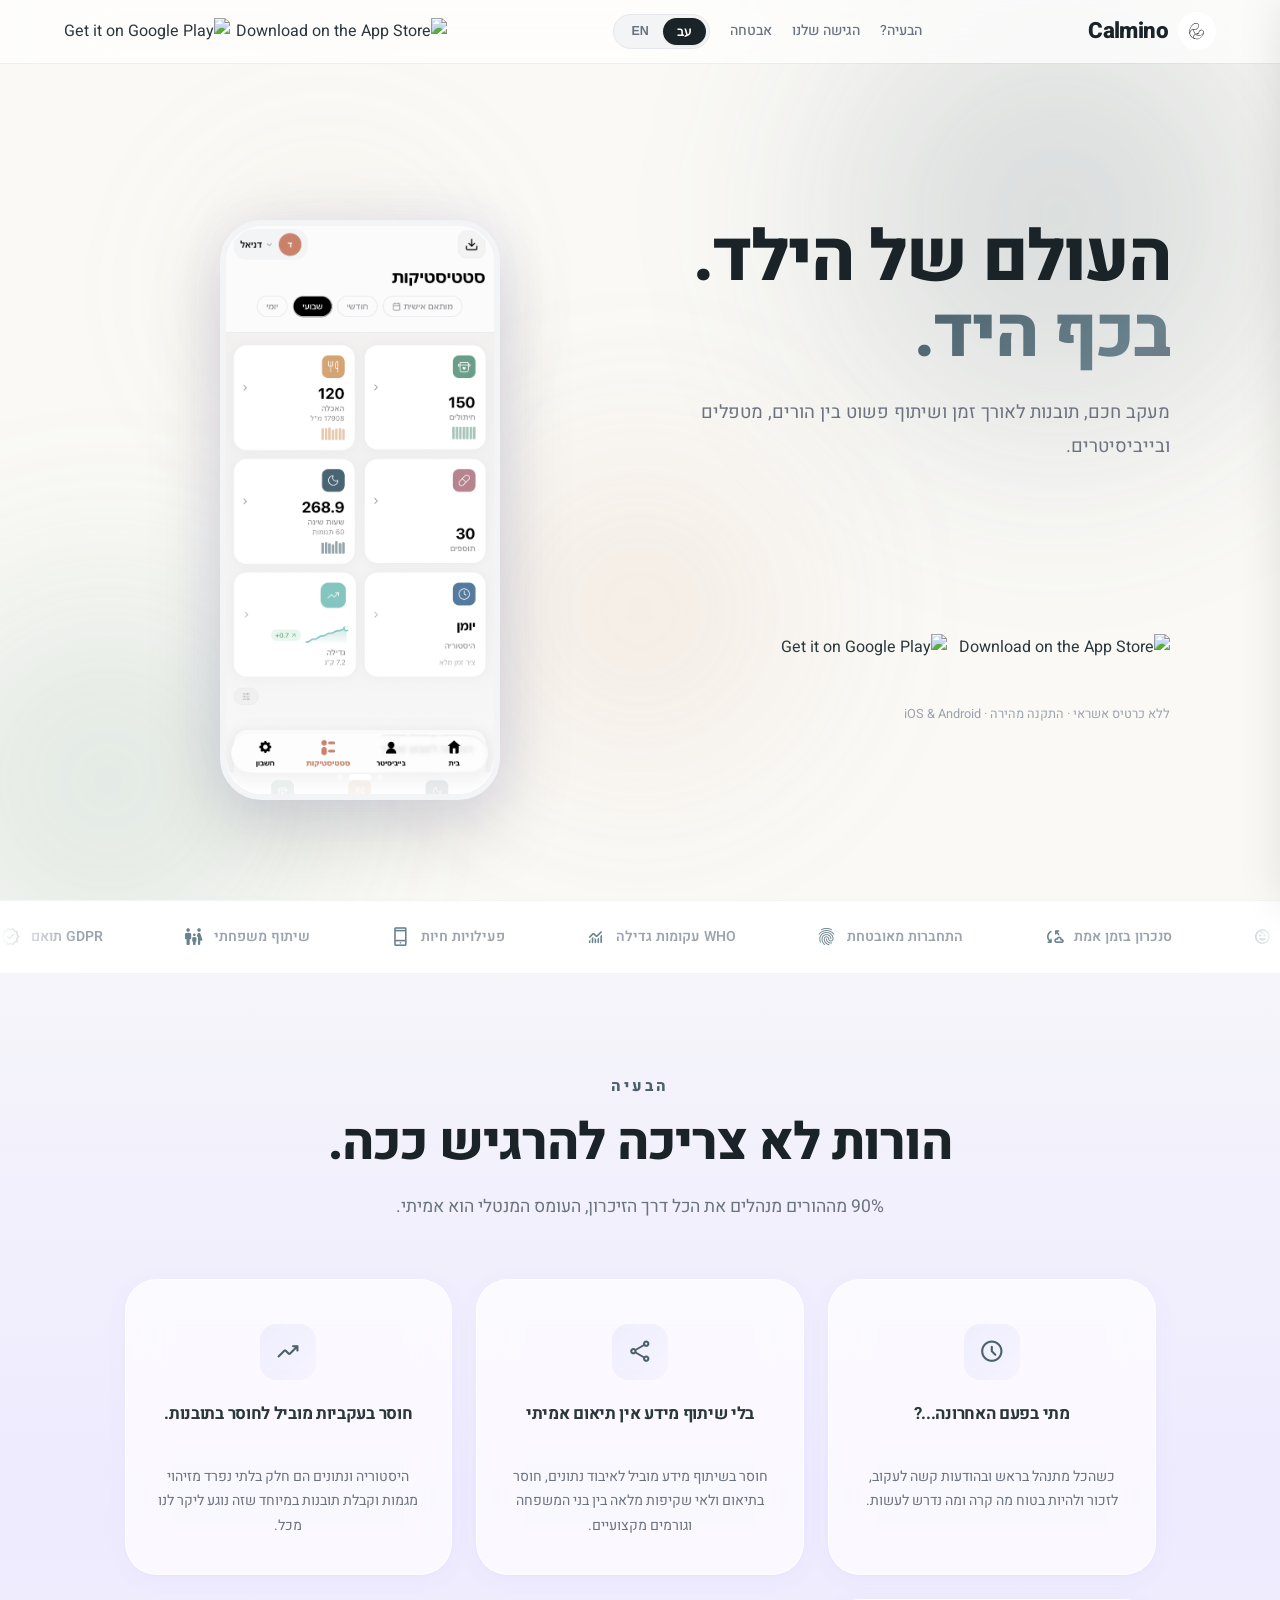
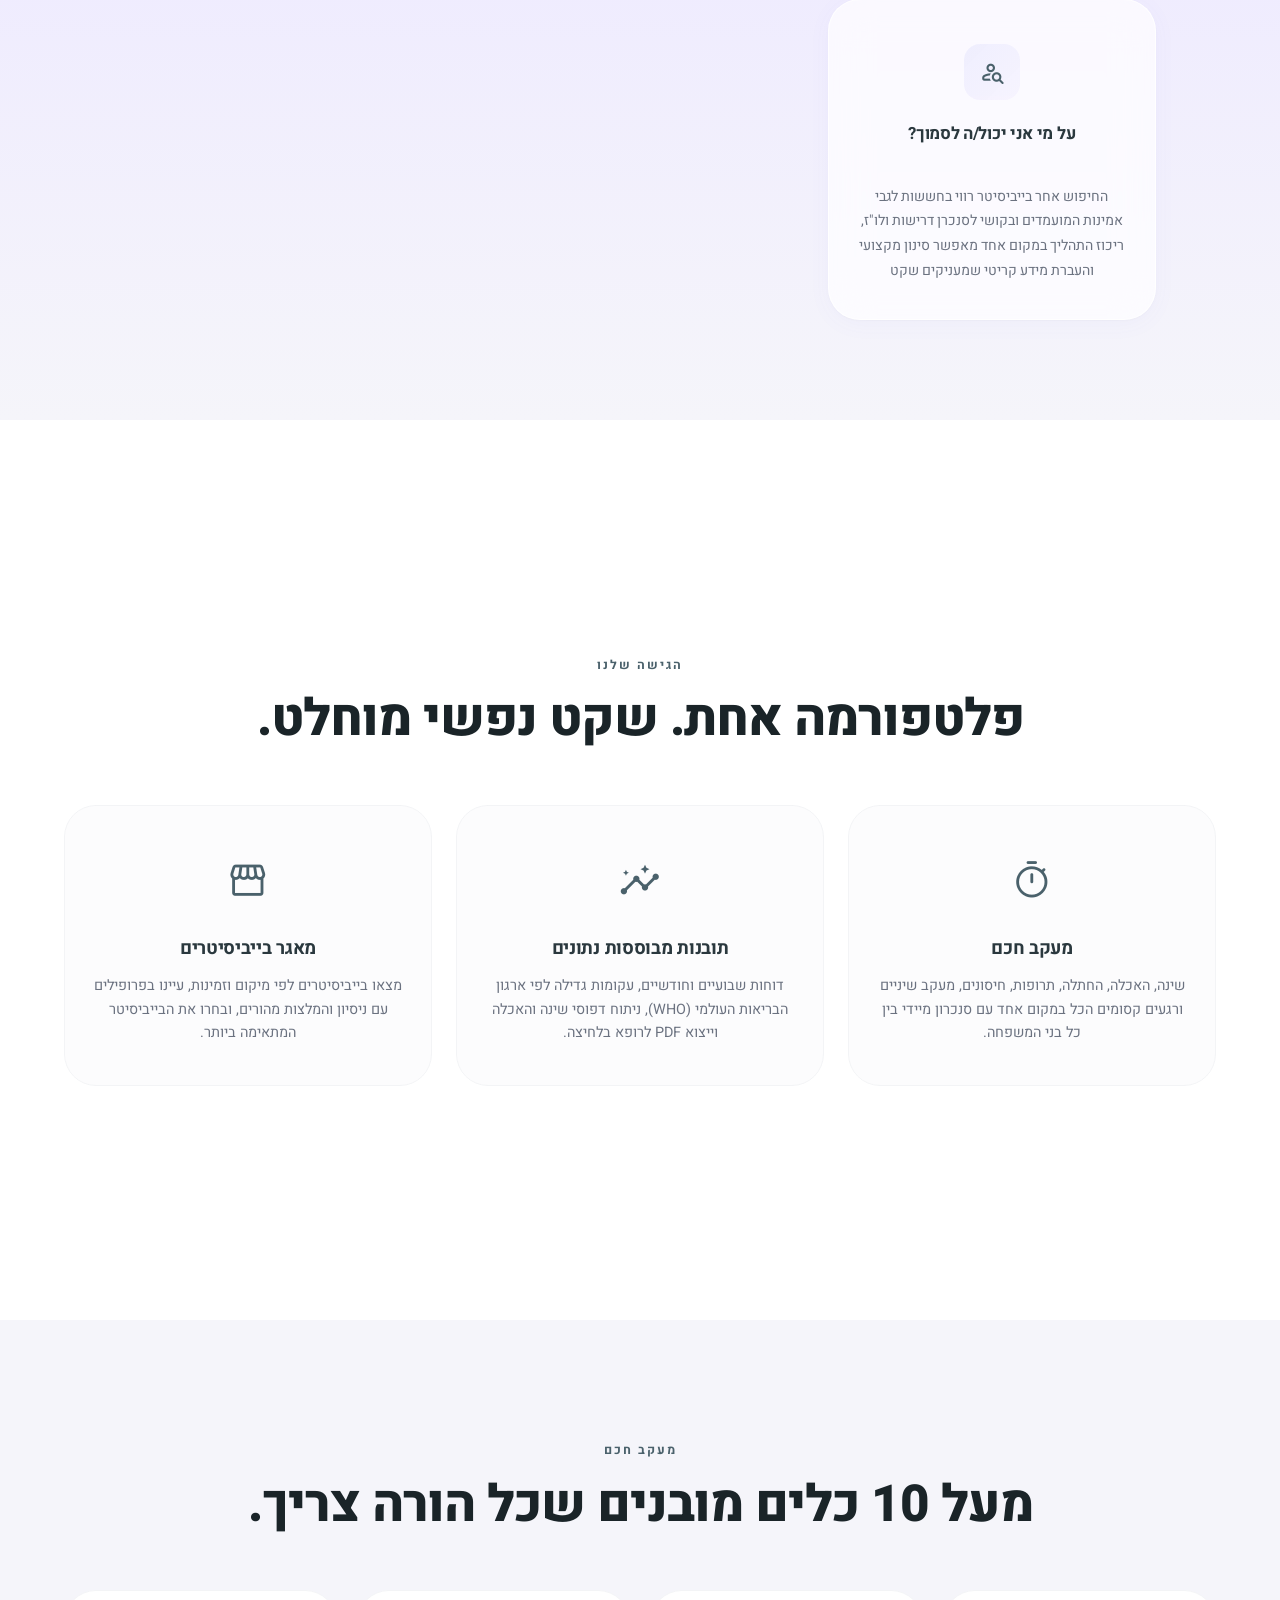
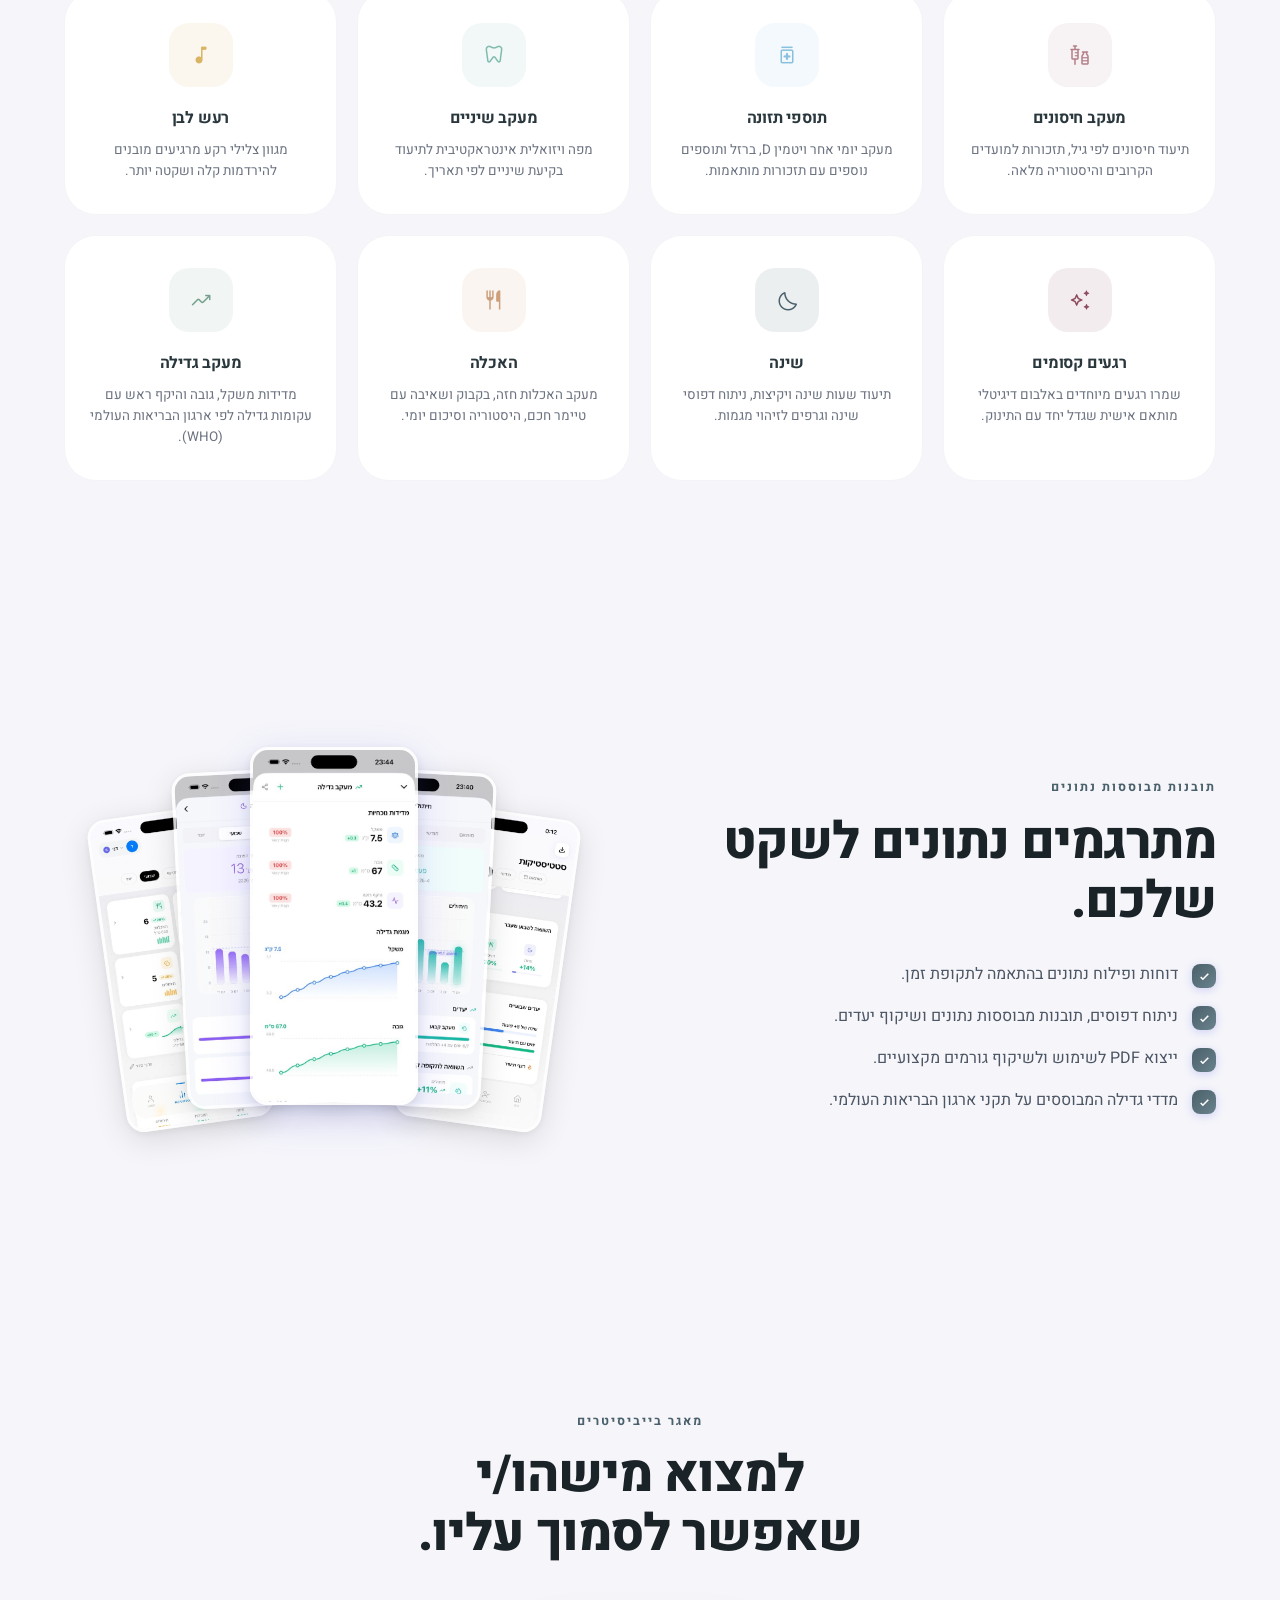
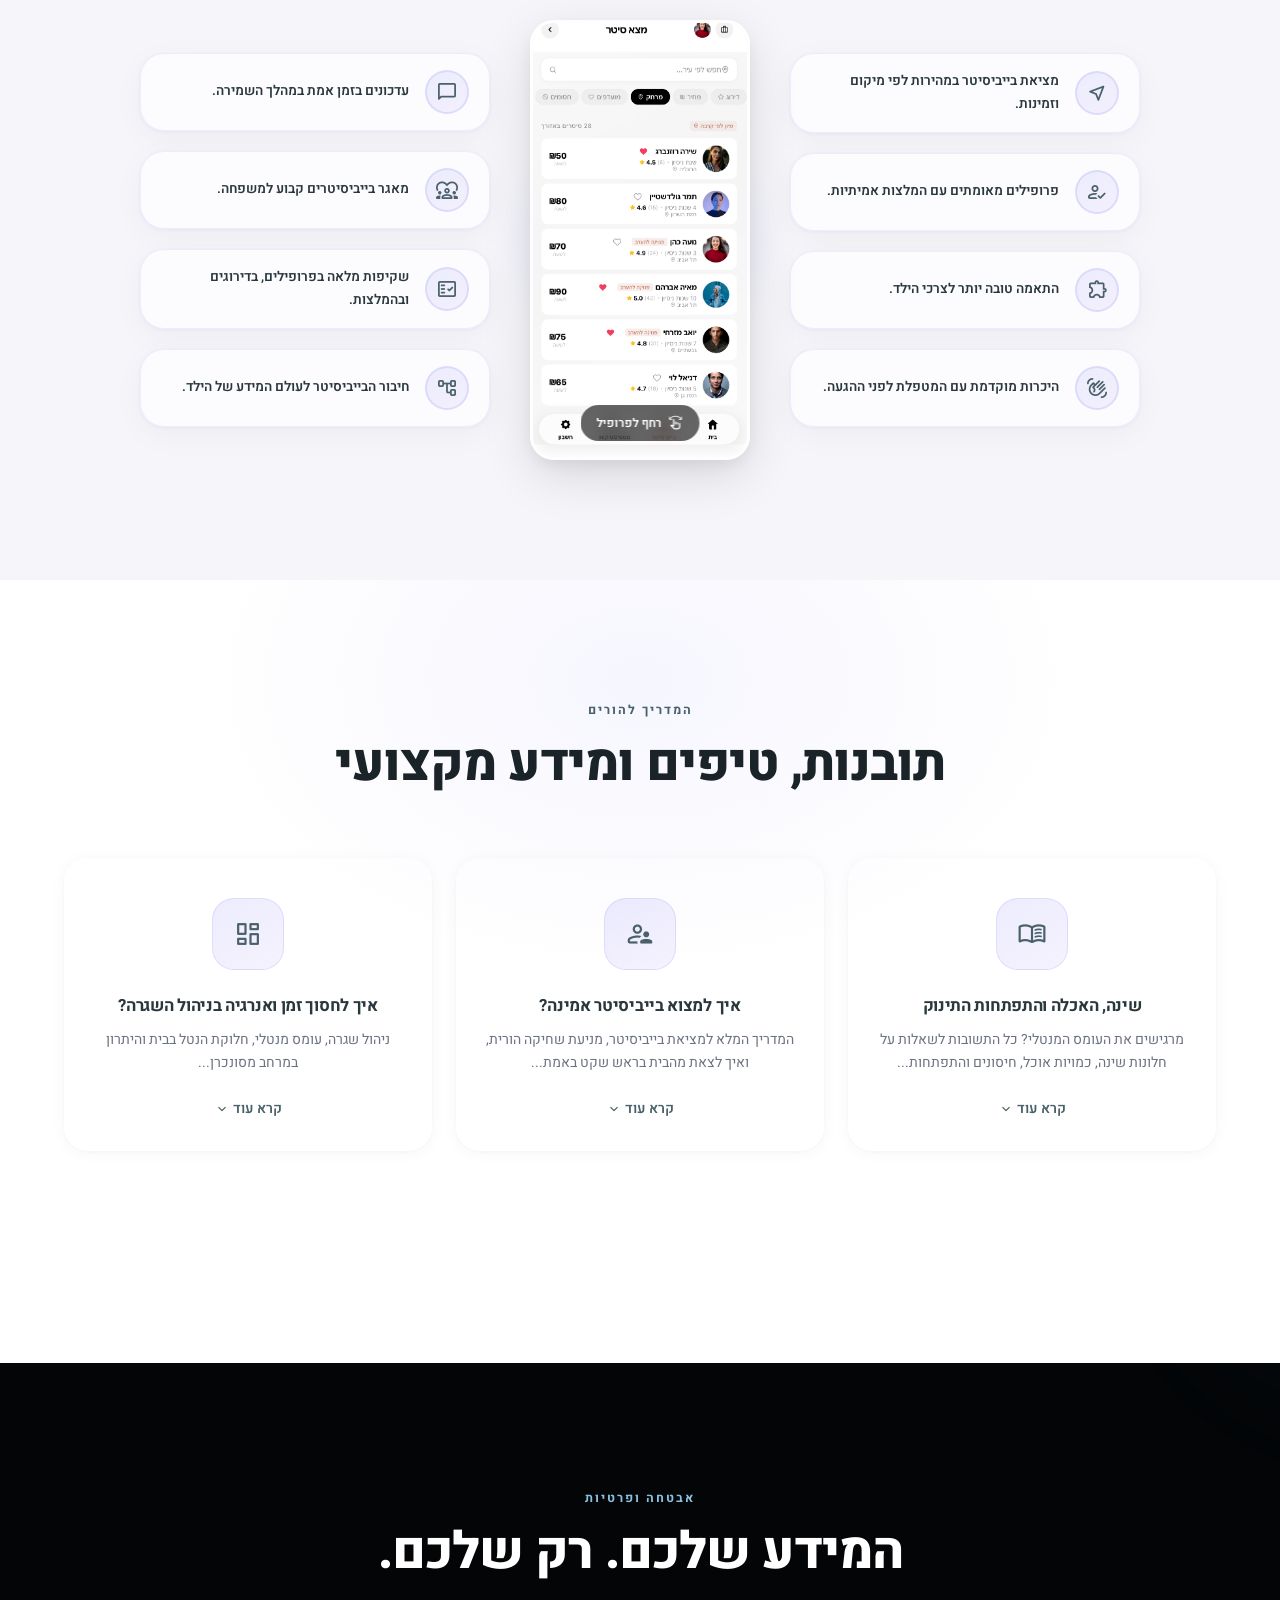
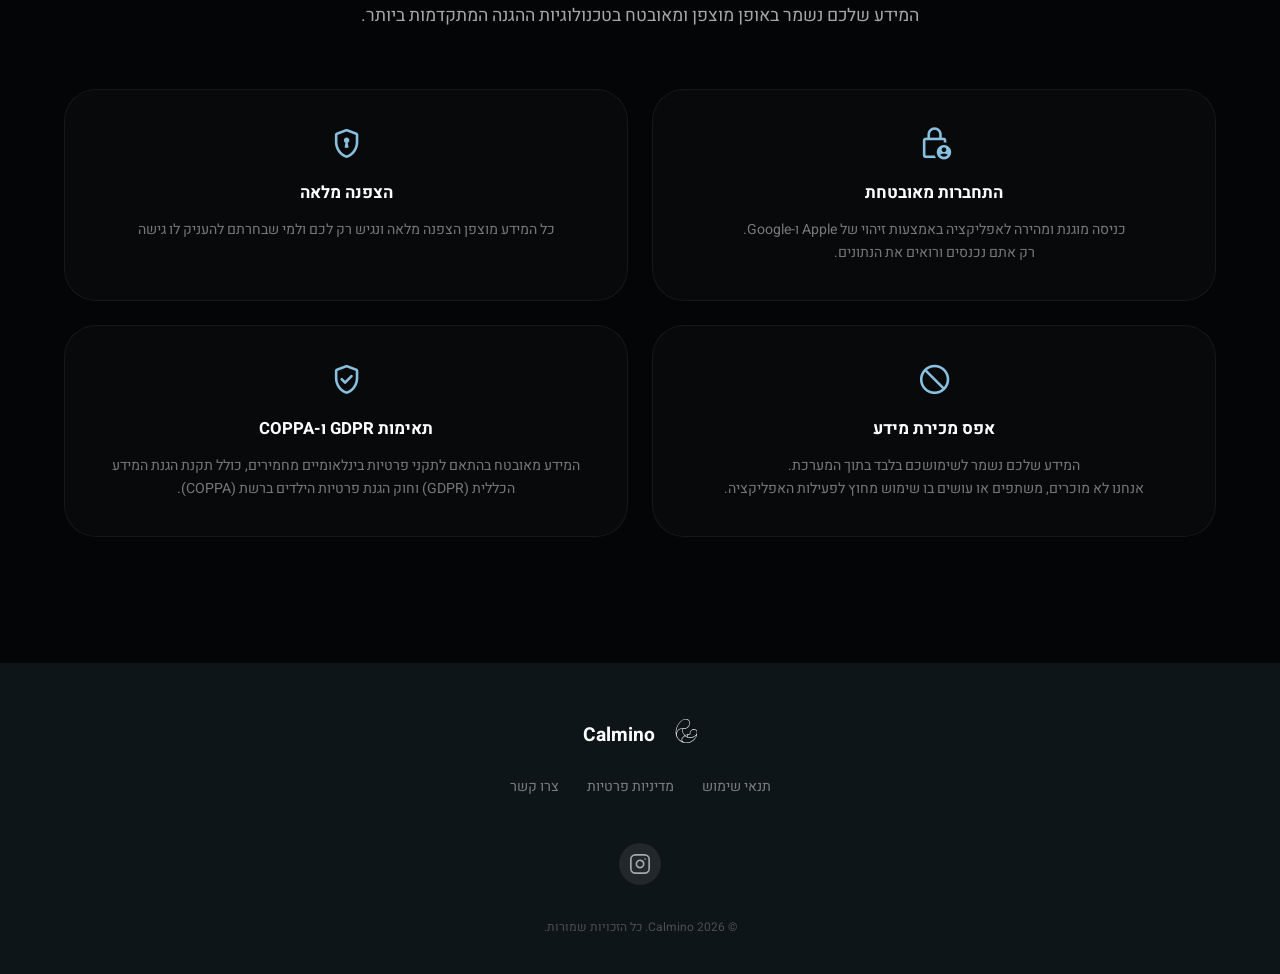
==== commit d7ef0974: "feat: Harel's premium UI upgrades (Liquid Aurora, Deep Navy)" ====
--- a/index.html
+++ b/index.html
@@ -65,17 +65,7 @@
         </div>
 
         <div class="nav-badges">
-            <a href="https://www.facebook.com/CalminoApp/" target="_blank" rel="noopener noreferrer" class="nav-social-link" aria-label="Facebook">
-                <svg xmlns="http://www.w3.org/2000/svg" width="18" height="18" viewBox="0 0 24 24" fill="none" stroke="currentColor" stroke-width="1.8" stroke-linecap="round" stroke-linejoin="round">
-                    <path d="M18 2h-3a5 5 0 0 0-5 5v3H7v4h3v8h4v-8h3l1-4h-4V7a1 1 0 0 1 1-1h3z"/>
-                </svg>
-            </a>
-            <a href="https://www.instagram.com/calmino_app?igsh=ZjB3NnNrcXVzZGU2" target="_blank" rel="noopener noreferrer" class="nav-social-link" aria-label="Instagram">
-                <svg xmlns="http://www.w3.org/2000/svg" width="18" height="18" viewBox="0 0 24 24" fill="none" stroke="currentColor" stroke-width="1.8" stroke-linecap="round" stroke-linejoin="round">
-                    <rect x="2" y="2" width="20" height="20" rx="5" ry="5"/><path d="M16 11.37A4 4 0 1 1 12.63 8 4 4 0 0 1 16 11.37z"/><line x1="17.5" y1="6.5" x2="17.51" y2="6.5"/>
-                </svg>
-            </a>
-            <a href="https://apps.apple.com/il/app/calmino/id6756817719?l=he" target="_blank" class="nav-store-badge">
+            <a href="#" class="nav-store-badge">
                 <img src="https://developer.apple.com/assets/elements/badges/download-on-the-app-store.svg"
                     alt="Download on the App Store">
             </a>
@@ -109,18 +99,6 @@
             <a href="#problem" class="drawer-link" data-i18n="nav_features">הבעיה?</a>
             <a href="#approach" class="drawer-link" data-i18n="nav_tools">הגישה שלנו</a>
             <a href="#security" class="drawer-link" data-i18n="nav_security">אבטחה</a>
-            <div class="drawer-social">
-                <a href="https://www.instagram.com/calmino_app?igsh=ZjB3NnNrcXVzZGU2" target="_blank" rel="noopener noreferrer" class="drawer-social-link" aria-label="Instagram">
-                    <svg xmlns="http://www.w3.org/2000/svg" width="18" height="18" viewBox="0 0 24 24" fill="none" stroke="currentColor" stroke-width="1.8" stroke-linecap="round" stroke-linejoin="round">
-                        <rect x="2" y="2" width="20" height="20" rx="5" ry="5"/><path d="M16 11.37A4 4 0 1 1 12.63 8 4 4 0 0 1 16 11.37z"/><line x1="17.5" y1="6.5" x2="17.51" y2="6.5"/>
-                    </svg>
-                </a>
-                <a href="https://www.facebook.com/CalminoApp/" target="_blank" rel="noopener noreferrer" class="drawer-social-link" aria-label="Facebook">
-                    <svg xmlns="http://www.w3.org/2000/svg" width="18" height="18" viewBox="0 0 24 24" fill="none" stroke="currentColor" stroke-width="1.8" stroke-linecap="round" stroke-linejoin="round">
-                        <path d="M18 2h-3a5 5 0 0 0-5 5v3H7v4h3v8h4v-8h3l1-4h-4V7a1 1 0 0 1 1-1h3z"/>
-                    </svg>
-                </a>
-            </div>
         </div>
         <div class="drawer-divider"></div>
         <div style="padding: 12px 24px;">
@@ -130,14 +108,18 @@
             </div>
         </div>
         <div class="drawer-badges">
-            <a href="https://apps.apple.com/il/app/calmino/id6756817719?l=he" target="_blank"><img src="https://developer.apple.com/assets/elements/badges/download-on-the-app-store.svg" alt="App Store"></a>
+            <a href="#"><img src="https://developer.apple.com/assets/elements/badges/download-on-the-app-store.svg" alt="App Store"></a>
             <a href="#"><img src="https://upload.wikimedia.org/wikipedia/commons/7/78/Google_Play_Store_badge_EN.svg" alt="Google Play"></a>
         </div>
     </aside>
 
     <!-- HERO -->
     <section class="hero" id="hero">
-        <div class="hero-orb"></div>
+        <!-- Liquid Aurora Background Orbs -->
+        <div class="hero-orb orb-primary" style="top: -15%; right: -10%; width: 700px; height: 700px;"></div>
+        <div class="hero-orb orb-sage" style="bottom: -20%; left: -15%; width: 600px; height: 600px;"></div>
+        <div class="hero-orb orb-peach" style="top: 40%; left: 50%; width: 500px; height: 500px; transform: translateX(-50%);"></div>
+        <div class="hero-orb orb-mustard" style="top: 10%; left: 10%; width: 400px; height: 400px; opacity: 0.4;"></div>
         <div class="container">
             <div class="hero-layout">
                 <div class="hero-text-top">
@@ -150,9 +132,9 @@
                         <div class="phone-notch"></div>
                         <div class="phone-screen" style="padding:0;position:relative;">
                             <div class="carousel-track">
-                                <img src="images/hero_home.jpg" alt="Calmino app - מסך הבית של אפליקציית ניהול שגרת תינוק" class="carousel-img active">
-                                <img src="images/hero_stats.jpg" alt="Calmino app - סטטיסטיקות שינה והאכלה של תינוק" class="carousel-img">
-                                <img src="images/hero_account.jpg" alt="Calmino app - ניהול פרופיל משפחה ובייביסיטר" class="carousel-img">
+                                <img src="images/hero_home.png" alt="Calmino app - מסך הבית של אפליקציית ניהול שגרת תינוק" class="carousel-img active">
+                                <img src="images/hero_stats.png" alt="Calmino app - סטטיסטיקות שינה והאכלה של תינוק" class="carousel-img">
+                                <img src="images/hero_account.png" alt="Calmino app - ניהול פרופיל משפחה ובייביסיטר" class="carousel-img">
                             </div>
                             <div class="carousel-indicators">
                                 <span class="indicator active" data-slide="0"></span>
@@ -165,7 +147,7 @@
                 <div class="hero-cta-bottom">
                     <div class="hero-cta-group"
                         style="display:flex;flex-direction:row;flex-wrap:nowrap;gap:12px;align-items:center;">
-                        <a href="https://apps.apple.com/il/app/calmino/id6756817719?l=he" target="_blank" class="app-store-badge">
+                        <a href="#" class="app-store-badge">
                             <img src="https://developer.apple.com/assets/elements/badges/download-on-the-app-store.svg"
                                 alt="Download on the App Store" style="height: 52px;">
                         </a>
@@ -294,42 +276,42 @@
 
             </div>
             <div class="tools-grid reveal">
-                <div class="tool-card reveal-child">
+                <div class="tool-card reveal-child color-pink">
                     <div class="tool-icon"><span class="material-symbols-rounded">vaccines</span></div>
                     <h4 data-i18n="tool1_h">מעקב חיסונים</h4>
                     <p data-i18n="tool1_p">תיעוד חיסונים לפי גיל, תזכורות למועדים הקרובים והיסטוריה מלאה.</p>
                 </div>
-                <div class="tool-card reveal-child">
+                <div class="tool-card reveal-child color-sky">
                     <div class="tool-icon"><span class="material-symbols-rounded">medication</span></div>
                     <h4 data-i18n="tool2_h">תוספי תזונה</h4>
                     <p data-i18n="tool2_p">מעקב יומי אחר ויטמין D, ברזל ותוספים נוספים עם תזכורות מותאמות.</p>
                 </div>
-                <div class="tool-card reveal-child">
+                <div class="tool-card reveal-child color-mint">
                     <div class="tool-icon"><span class="material-symbols-rounded">dentistry</span></div>
                     <h4 data-i18n="tool3_h">מעקב שיניים</h4>
                     <p data-i18n="tool3_p">מפה ויזואלית אינטראקטיבית לתיעוד בקיעת שיניים לפי תאריך.</p>
                 </div>
-                <div class="tool-card reveal-child">
+                <div class="tool-card reveal-child color-mustard">
                     <div class="tool-icon"><span class="material-symbols-rounded">music_note</span></div>
                     <h4 data-i18n="tool4_h">רעש לבן</h4>
                     <p data-i18n="tool4_p">מגוון צלילי רקע מרגיעים מובנים להירדמות קלה ושקטה יותר.</p>
                 </div>
-                <div class="tool-card reveal-child">
+                <div class="tool-card reveal-child color-burgundy">
                     <div class="tool-icon"><span class="material-symbols-rounded">auto_awesome</span></div>
                     <h4 data-i18n="tool5_h">רגעים קסומים</h4>
                     <p data-i18n="tool5_p">שמרו רגעים מיוחדים באלבום דיגיטלי מותאם אישית שגדל יחד עם התינוק.</p>
                 </div>
-                <div class="tool-card reveal-child">
+                <div class="tool-card reveal-child color-blue">
                     <div class="tool-icon"><span class="material-symbols-rounded">bedtime</span></div>
                     <h4 data-i18n="tool6_h">שינה</h4>
                     <p data-i18n="tool6_p">תיעוד שעות שינה ויקיצות, ניתוח דפוסי שינה וגרפים לזיהוי מגמות.</p>
                 </div>
-                <div class="tool-card reveal-child">
+                <div class="tool-card reveal-child color-peach">
                     <div class="tool-icon"><span class="material-symbols-rounded">restaurant</span></div>
                     <h4 data-i18n="tool7_h">האכלה</h4>
                     <p data-i18n="tool7_p">מעקב האכלות חזה, בקבוק ושאיבה עם טיימר חכם, היסטוריה וסיכום יומי.</p>
                 </div>
-                <div class="tool-card reveal-child">
+                <div class="tool-card reveal-child color-sage">
                     <div class="tool-icon"><span class="material-symbols-rounded">trending_up</span></div>
                     <h4 data-i18n="tool8_h">מעקב גדילה</h4>
                     <p data-i18n="tool8_p">מדידות משקל, גובה והיקף ראש עם עקומות גדילה לפי ארגון הבריאות העולמי (WHO).
@@ -431,14 +413,14 @@
                     <div class="sitter-flip-container">
                         <div class="sitter-flip-card">
                             <div class="sitter-flip-face sitter-flip-front">
-                                <img src="images/sitter_list.jpg" alt="מצא סיטר">
+                                <img src="images/sitter_list.png" alt="מצא סיטר">
                                 <div class="flip-hint">
                                     <span class="material-symbols-rounded">swipe</span>
                                     רחף לפרופיל
                                 </div>
                             </div>
                             <div class="sitter-flip-face sitter-flip-back">
-                                <img src="images/sitter_profile.jpg" alt="פרופיל בייביסיטר">
+                                <img src="images/sitter_profile.png" alt="פרופיל בייביסיטר">
                             </div>
                         </div>
                     </div>
@@ -555,7 +537,7 @@
                         <p>הורות היא משרה מלאה, והניסיון לנהל את כל המידע הרפואי, התזונתי וההתפתחותי של התינוק שלכם רק בתוך הראש הוא בדיוק מה שמייצר את העומס המנטלי והשחיקה. הניסיון לזכור לבד מתי הייתה ההאכלה האחרונה, מתי יצאה שן או מי נתן את התרופה, יוצר מתח מיותר. כאן בדיוק Calmino נכנסת לתמונה, לא רק כאפליקציה, אלא כמרחב שיתופי שמחבר אתכם, את בני הזוג ואת הבייביסיטר לסביבת מידע אחת בזמן אמת. כשכולם רואים את אותם נתונים, הלחץ יורד, השותפות מתחזקת ואתם יכולים פשוט להיות הורים.</p>
                         <p class="blog-article-cta-text">מוכנים להוציא את הרשימות מהראש, לעשות סדר בנתונים ולישון קצת יותר טוב בלילה? הורידו את Calmino עכשיו והתחילו לנהל את הטיפול בתינוק שלכם ברוגע אמיתי.</p>
                         <div class="blog-article-badges">
-                            <a href="https://apps.apple.com/il/app/calmino/id6756817719?l=he" target="_blank" class="app-store-badge">
+                            <a href="#" class="app-store-badge">
                                 <img src="https://developer.apple.com/assets/elements/badges/download-on-the-app-store.svg" alt="Download on the App Store" style="height:48px;">
                             </a>
                             <a href="#" class="app-store-badge">
@@ -604,7 +586,7 @@
                         <p>Parenting is a full-time job. Calmino acts as a collaborative space that connects you, your partner, and your babysitter to a single real-time information environment. When everyone sees the same data, the pressure drops, and you can simply be parents.</p>
                         <p class="blog-article-cta-text">Ready to clear your head, organize the data, and sleep a little better at night? Download Calmino now and start managing your baby's care with true peace of mind.</p>
                         <div class="blog-article-badges">
-                            <a href="https://apps.apple.com/il/app/calmino/id6756817719?l=he" target="_blank" class="app-store-badge">
+                            <a href="#" class="app-store-badge">
                                 <img src="https://developer.apple.com/assets/elements/badges/download-on-the-app-store.svg" alt="Download on the App Store" style="height:48px;">
                             </a>
                             <a href="#" class="app-store-badge">
@@ -644,7 +626,7 @@
                     <div class="blog-article-outro">
                         <p class="blog-article-cta-text">מוכנים לצאת מהבית בראש שקט? הורידו את Calmino עכשיו ותנו לבייביסיטר הבאה שלכם גישה לכל המידע שהיא צריכה.</p>
                         <div class="blog-article-badges">
-                            <a href="https://apps.apple.com/il/app/calmino/id6756817719?l=he" target="_blank" class="app-store-badge">
+                            <a href="#" class="app-store-badge">
                                 <img src="https://developer.apple.com/assets/elements/badges/download-on-the-app-store.svg" alt="Download on the App Store" style="height:48px;">
                             </a>
                             <a href="#" class="app-store-badge">
@@ -681,7 +663,7 @@
                     <div class="blog-article-outro">
                         <p class="blog-article-cta-text">Ready to head out with peace of mind? Download Calmino now and give your next babysitter access to everything they need.</p>
                         <div class="blog-article-badges">
-                            <a href="https://apps.apple.com/il/app/calmino/id6756817719?l=he" target="_blank" class="app-store-badge">
+                            <a href="#" class="app-store-badge">
                                 <img src="https://developer.apple.com/assets/elements/badges/download-on-the-app-store.svg" alt="Download on the App Store" style="height:48px;">
                             </a>
                             <a href="#" class="app-store-badge">
@@ -721,7 +703,7 @@
                     <div class="blog-article-outro">
                         <p class="blog-article-cta-text">מוכנים לסגור את כל האפליקציות ולפתוח אחת? הורידו את Calmino עכשיו וחוו את ההבדל.</p>
                         <div class="blog-article-badges">
-                            <a href="https://apps.apple.com/il/app/calmino/id6756817719?l=he" target="_blank" class="app-store-badge">
+                            <a href="#" class="app-store-badge">
                                 <img src="https://developer.apple.com/assets/elements/badges/download-on-the-app-store.svg" alt="Download on the App Store" style="height:48px;">
                             </a>
                             <a href="#" class="app-store-badge">
@@ -758,7 +740,7 @@
                     <div class="blog-article-outro">
                         <p class="blog-article-cta-text">Ready to close all the apps and open just one? Download Calmino now and feel the difference.</p>
                         <div class="blog-article-badges">
-                            <a href="https://apps.apple.com/il/app/calmino/id6756817719?l=he" target="_blank" class="app-store-badge">
+                            <a href="#" class="app-store-badge">
                                 <img src="https://developer.apple.com/assets/elements/badges/download-on-the-app-store.svg" alt="Download on the App Store" style="height:48px;">
                             </a>
                             <a href="#" class="app-store-badge">
@@ -828,11 +810,6 @@
                 <a href="https://www.instagram.com/calmino_app?igsh=ZjB3NnNrcXVzZGU2" target="_blank" rel="noopener noreferrer" class="footer-social-link" aria-label="Instagram">
                     <svg xmlns="http://www.w3.org/2000/svg" width="22" height="22" viewBox="0 0 24 24" fill="none" stroke="currentColor" stroke-width="1.8" stroke-linecap="round" stroke-linejoin="round">
                         <rect x="2" y="2" width="20" height="20" rx="5" ry="5"/><path d="M16 11.37A4 4 0 1 1 12.63 8 4 4 0 0 1 16 11.37z"/><line x1="17.5" y1="6.5" x2="17.51" y2="6.5"/>
-                    </svg>
-                </a>
-                <a href="https://www.facebook.com/CalminoApp/" target="_blank" rel="noopener noreferrer" class="footer-social-link" aria-label="Facebook">
-                    <svg xmlns="http://www.w3.org/2000/svg" width="22" height="22" viewBox="0 0 24 24" fill="none" stroke="currentColor" stroke-width="1.8" stroke-linecap="round" stroke-linejoin="round">
-                        <path d="M18 2h-3a5 5 0 0 0-5 5v3H7v4h3v8h4v-8h3l1-4h-4V7a1 1 0 0 1 1-1h3z"/>
                     </svg>
                 </a>
             </div>
@@ -904,24 +881,6 @@
 
     <!-- Accessibility Widget (UserWay) — Israeli Standard 5568 / WCAG 2.0 AA -->
     <script src="https://cdn.userway.org/widget.js" data-account="zLOyTPlIrb" defer></script>
-
-    <script>
-    (function() {
-      function fixUwy() {
-        if (window.innerWidth > 768) return;
-        document.querySelectorAll('.uwy > *').forEach(function(child) {
-          child.style.setProperty('top', '80px', 'important');
-        });
-      }
-      var ticks = 0;
-      var timer = setInterval(function() {
-        fixUwy();
-        if (++ticks >= 75) clearInterval(timer);
-      }, 200);
-      window.addEventListener('resize', fixUwy);
-    })();
-    </script>
-
 </body>
 
 </html>
--- a/css/style.css
+++ b/css/style.css
@@ -5,21 +5,21 @@
 
 /* --- DESIGN TOKENS --- */
 :root {
-  --primary: #6366F1;
-  --primary-light: #818CF8;
-  --primary-dark: #4F46E5;
-  --primary-ultra: #4338CA;
-  --primary-glow: rgba(99, 102, 241, 0.15);
-  --primary-glow-strong: rgba(99, 102, 241, 0.25);
-
-  --accent-green: #34D399;
-  --accent-blue: #38BDF8;
-  --accent-orange: #FB923C;
-  --accent-pink: #F472B6;
-  --accent-purple: #A78BFA;
-  --accent-red: #F87171;
-  --accent-teal: #2DD4BF;
-  --accent-yellow: #FBBF24;
+  --primary: #4a616b; /* Smoke Blue - App signature color */
+  --primary-light: #6a828d;
+  --primary-dark: #3b4e56;
+  --primary-ultra: #243035;
+  --primary-glow: rgba(74, 97, 107, 0.15);
+  --primary-glow-strong: rgba(74, 97, 107, 0.25);
+
+  --accent-green: #76a18e; /* Sage green / Diaper */
+  --accent-blue: #89c0df; /* Soft sky / Teeth */
+  --accent-orange: #cda07b; /* Peach / Food */
+  --accent-pink: #b47f89; /* Mauve / Supplements */
+  --accent-purple: #8b4b5d; /* Burgundy / Magic Moments */
+  --accent-red: #d37373; /* Soft red / Error */
+  --accent-teal: #7fbcae; /* Mint / Tracking */
+  --accent-yellow: #d9b462; /* Mustard / Nightlight */
 
   --white: #FFFFFF;
   --gray-25: #FCFCFD;
@@ -30,10 +30,10 @@
   --gray-400: #9CA3AF;
   --gray-500: #6B7280;
   --gray-600: #4B5563;
-  --gray-700: #374151;
-  --gray-800: #1F2937;
-  --gray-900: #111827;
-  --gray-950: #030712;
+  --gray-700: #3e4f57;
+  --gray-800: #2a383e;
+  --gray-900: #1a2428;
+  --gray-950: #0e1518;
   --bg-page: #F5F5FA;
 
   --font: -apple-system, BlinkMacSystemFont, 'SF Pro Display', 'Heebo', 'Segoe UI', sans-serif;
@@ -491,26 +491,6 @@
   opacity: 0.9;
 }
 
-.nav-social-link {
-  display: inline-flex;
-  align-items: center;
-  justify-content: center;
-  width: 32px;
-  height: 32px;
-  border-radius: 50%;
-  background: rgba(0, 0, 0, 0.06);
-  color: var(--gray-500);
-  transition: background 0.2s ease, color 0.2s ease, transform 0.3s var(--ease-spring);
-  text-decoration: none;
-  flex-shrink: 0;
-}
-
-.nav-social-link:hover {
-  background: rgba(0, 0, 0, 0.12);
-  color: var(--gray-900);
-  transform: scale(1.06);
-}
-
 /* Nav Badge (moved from hero) */
 .nav-badge {
   margin-bottom: 0;
@@ -531,49 +511,37 @@
   padding-top: 80px;
   position: relative;
   overflow: hidden;
-  background: linear-gradient(160deg, #FFFFFF 0%, #EEEAFF 30%, #DDD6FF 50%, #E8E3FF 70%, #F5F5FA 100%);
-}
-
-/* Animated Orbs */
-.hero::before,
-.hero::after {
-  content: '';
+  background: #FAF9F6;
+}
+
+/* Animated Orbs Base */
+.hero-orb {
   position: absolute;
   border-radius: 50%;
   filter: blur(80px);
   z-index: 0;
-}
-
-.hero::before {
-  top: -15%;
-  right: -10%;
-  width: 700px;
-  height: 700px;
-  background: radial-gradient(circle, rgba(99, 102, 241, 0.12) 0%, rgba(167, 139, 250, 0.06) 50%, transparent 70%);
+  opacity: 0.6;
+}
+
+/* Liquid Aurora Colors */
+.orb-primary {
+  background: radial-gradient(circle, rgba(74, 97, 107, 0.4) 0%, rgba(74, 97, 107, 0.1) 50%, transparent 70%);
   animation: orbFloat1 20s ease-in-out infinite;
 }
 
-.hero::after {
-  bottom: -20%;
-  left: -15%;
-  width: 600px;
-  height: 600px;
-  background: radial-gradient(circle, rgba(52, 211, 153, 0.08) 0%, rgba(56, 189, 248, 0.05) 50%, transparent 70%);
+.orb-sage {
+  background: radial-gradient(circle, rgba(118, 161, 142, 0.4) 0%, rgba(118, 161, 142, 0.1) 50%, transparent 70%);
   animation: orbFloat2 25s ease-in-out infinite;
 }
 
-/* Third Orb via Extra Element */
-.hero-orb {
-  position: absolute;
-  top: 40%;
-  left: 50%;
-  width: 400px;
-  height: 400px;
-  border-radius: 50%;
-  background: radial-gradient(circle, rgba(244, 114, 182, 0.06) 0%, transparent 70%);
-  filter: blur(60px);
+.orb-peach {
+  background: radial-gradient(circle, rgba(205, 160, 123, 0.35) 0%, rgba(205, 160, 123, 0.08) 50%, transparent 70%);
   animation: orbFloat1 18s ease-in-out infinite reverse;
-  z-index: 0;
+}
+
+.orb-mustard {
+  background: radial-gradient(circle, rgba(217, 180, 98, 0.3) 0%, rgba(217, 180, 98, 0.05) 50%, transparent 70%);
+  animation: orbFloat2 22s ease-in-out infinite reverse;
 }
 
 .hero-layout {
@@ -1263,7 +1231,7 @@
   position: absolute;
   inset: -1px;
   border-radius: inherit;
-  background: linear-gradient(135deg, rgba(99, 102, 241, 0.1), rgba(167, 139, 250, 0.1), rgba(244, 114, 182, 0.1));
+  background: var(--card-glow, linear-gradient(135deg, rgba(99, 102, 241, 0.1), rgba(167, 139, 250, 0.1), rgba(244, 114, 182, 0.1)));
   opacity: 0;
   transition: opacity 0.4s;
   z-index: 0;
@@ -1292,8 +1260,8 @@
   justify-content: center;
   margin: 0 auto 18px;
   font-size: 1.7rem;
-  background: var(--gray-50) !important;
-  color: var(--gray-600) !important;
+  background: var(--card-bg, var(--gray-50)) !important;
+  color: var(--card-color, var(--gray-600)) !important;
   transition: all 0.4s var(--ease-spring);
 }
 
@@ -1303,8 +1271,18 @@
 
 .tool-card:hover .tool-icon {
   transform: scale(1.08);
-  background: var(--gray-100) !important;
-}
+  background: var(--card-glow, var(--gray-100)) !important;
+}
+
+/* Color Mapping Utilities */
+.color-sage { --card-color: var(--accent-green); --card-bg: rgba(118, 161, 142, 0.1); --card-glow: rgba(118, 161, 142, 0.2); }
+.color-peach { --card-color: var(--accent-orange); --card-bg: rgba(205, 160, 123, 0.1); --card-glow: rgba(205, 160, 123, 0.2); }
+.color-blue { --card-color: var(--primary); --card-bg: rgba(74, 97, 107, 0.1); --card-glow: rgba(74, 97, 107, 0.2); }
+.color-mustard { --card-color: var(--accent-yellow); --card-bg: rgba(217, 180, 98, 0.1); --card-glow: rgba(217, 180, 98, 0.2); }
+.color-pink { --card-color: var(--accent-pink); --card-bg: rgba(180, 127, 137, 0.1); --card-glow: rgba(180, 127, 137, 0.2); }
+.color-sky { --card-color: var(--accent-blue); --card-bg: rgba(137, 192, 223, 0.1); --card-glow: rgba(137, 192, 223, 0.2); }
+.color-burgundy { --card-color: var(--accent-purple); --card-bg: rgba(139, 75, 93, 0.1); --card-glow: rgba(139, 75, 93, 0.2); }
+.color-mint { --card-color: var(--accent-teal); --card-bg: rgba(127, 188, 174, 0.1); --card-glow: rgba(127, 188, 174, 0.2); }
 
 .tool-card h4 {
   font-size: 1rem;
@@ -1521,11 +1499,11 @@
 }
 
 .screenshots-showcase:hover .sc-4 {
-  transform: rotate(2deg) translateX(78px) translateY(-12px);
+  transform: rotate(4deg) translateX(120px) translateY(-12px);
 }
 
 .screenshots-showcase:hover .sc-5 {
-  transform: rotate(6deg) translateX(160px);
+  transform: rotate(8deg) translateX(240px) translateY(8px);
 }
 
 /* Individual card hover — scale up IN PLACE without moving.
@@ -1788,7 +1766,7 @@
 .security-section {
   min-height: 100vh;
   padding: 100px 0;
-  background: var(--gray-950);
+  background: #030507; /* Absolute Dark Premium Obsidian */
   color: var(--white);
   position: relative;
   overflow: hidden;
@@ -1804,12 +1782,12 @@
   right: -30%;
   width: 600px;
   height: 600px;
-  background: radial-gradient(circle, rgba(99, 102, 241, 0.08) 0%, transparent 60%);
+  background: radial-gradient(circle, rgba(137, 192, 223, 0.05) 0%, transparent 60%);
   filter: blur(40px);
 }
 
 .security-section .section-label {
-  color: var(--primary-light);
+  color: var(--accent-blue);
 }
 
 .security-section .section-title {
@@ -1817,7 +1795,7 @@
 }
 
 .security-section .section-sub {
-  color: rgba(255, 255, 255, 0.45);
+  color: rgba(255, 255, 255, 0.65);
 }
 
 .security-grid {
@@ -1828,7 +1806,7 @@
 }
 
 .security-item {
-  background: rgba(255, 255, 255, 0.03);
+  background: rgba(255, 255, 255, 0.02);
   border: 1px solid rgba(255, 255, 255, 0.06);
   border-radius: var(--radius-xl);
   padding: 36px 28px;
@@ -1848,7 +1826,7 @@
   left: 0;
   right: 0;
   height: 2px;
-  background: linear-gradient(90deg, var(--primary), var(--accent-purple));
+  background: linear-gradient(90deg, var(--accent-blue), var(--accent-green));
   opacity: 0;
   transition: opacity 0.3s;
 }
@@ -1858,15 +1836,15 @@
 }
 
 .security-item:hover {
-  background: rgba(255, 255, 255, 0.06);
+  background: rgba(255, 255, 255, 0.04);
   transform: translateY(-6px);
-  border-color: rgba(99, 102, 241, 0.2);
-  box-shadow: 0 20px 60px rgba(0, 0, 0, 0.3);
+  border-color: rgba(255, 255, 255, 0.12);
+  box-shadow: 0 20px 60px rgba(0, 0, 0, 0.4);
 }
 
 .sec-icon {
   font-size: 2.2rem;
-  color: var(--primary-light);
+  color: var(--accent-blue); /* High trust blue */
   display: block;
   margin-bottom: 18px;
 }
@@ -2177,7 +2155,6 @@
   margin-top: 20px;
   display: flex;
   justify-content: center;
-  gap: 16px;
 }
 
 .footer-social-link {
@@ -2338,30 +2315,6 @@
   flex-shrink: 0;
 }
 
-.drawer-social {
-  display: flex;
-  align-items: center;
-  gap: 8px;
-}
-
-.drawer-social-link {
-  display: flex;
-  align-items: center;
-  justify-content: center;
-  width: 34px;
-  height: 34px;
-  border-radius: 50%;
-  background: var(--gray-100);
-  color: var(--gray-500);
-  transition: background 0.2s ease, color 0.2s ease;
-  text-decoration: none;
-}
-
-.drawer-social-link:hover {
-  background: var(--gray-200);
-  color: var(--gray-900);
-}
-
 .drawer-close {
   width: 36px;
   height: 36px;
@@ -2484,24 +2437,6 @@
     order: -1; /* Move to the right side in RTL layout */
   }
 
-  /* Move UserWay accessibility icon below navbar on mobile */
-  .uwy .userway_buttons_wrapper {
-    top: 80px !important;
-    left: 48px !important;
-    right: auto !important;
-  }
-
-  /* Ensure UserWay panel displays properly on mobile */
-  .uwy .userway_font_visible {
-    left: 0 !important;
-    right: 0 !important;
-    top: 0 !important;
-    width: 100vw !important;
-    max-width: 100vw !important;
-    max-height: 100vh !important;
-    z-index: 2147483647 !important;
-  }
-
   .nav-badges {
     flex: 1;
     justify-content: center !important;
@@ -2509,10 +2444,6 @@
 
   .nav-badges img {
     height: 24px !important;
-  }
-
-  .nav-social-link {
-    display: none !important;
   }
 
   /* --- HERO --- */
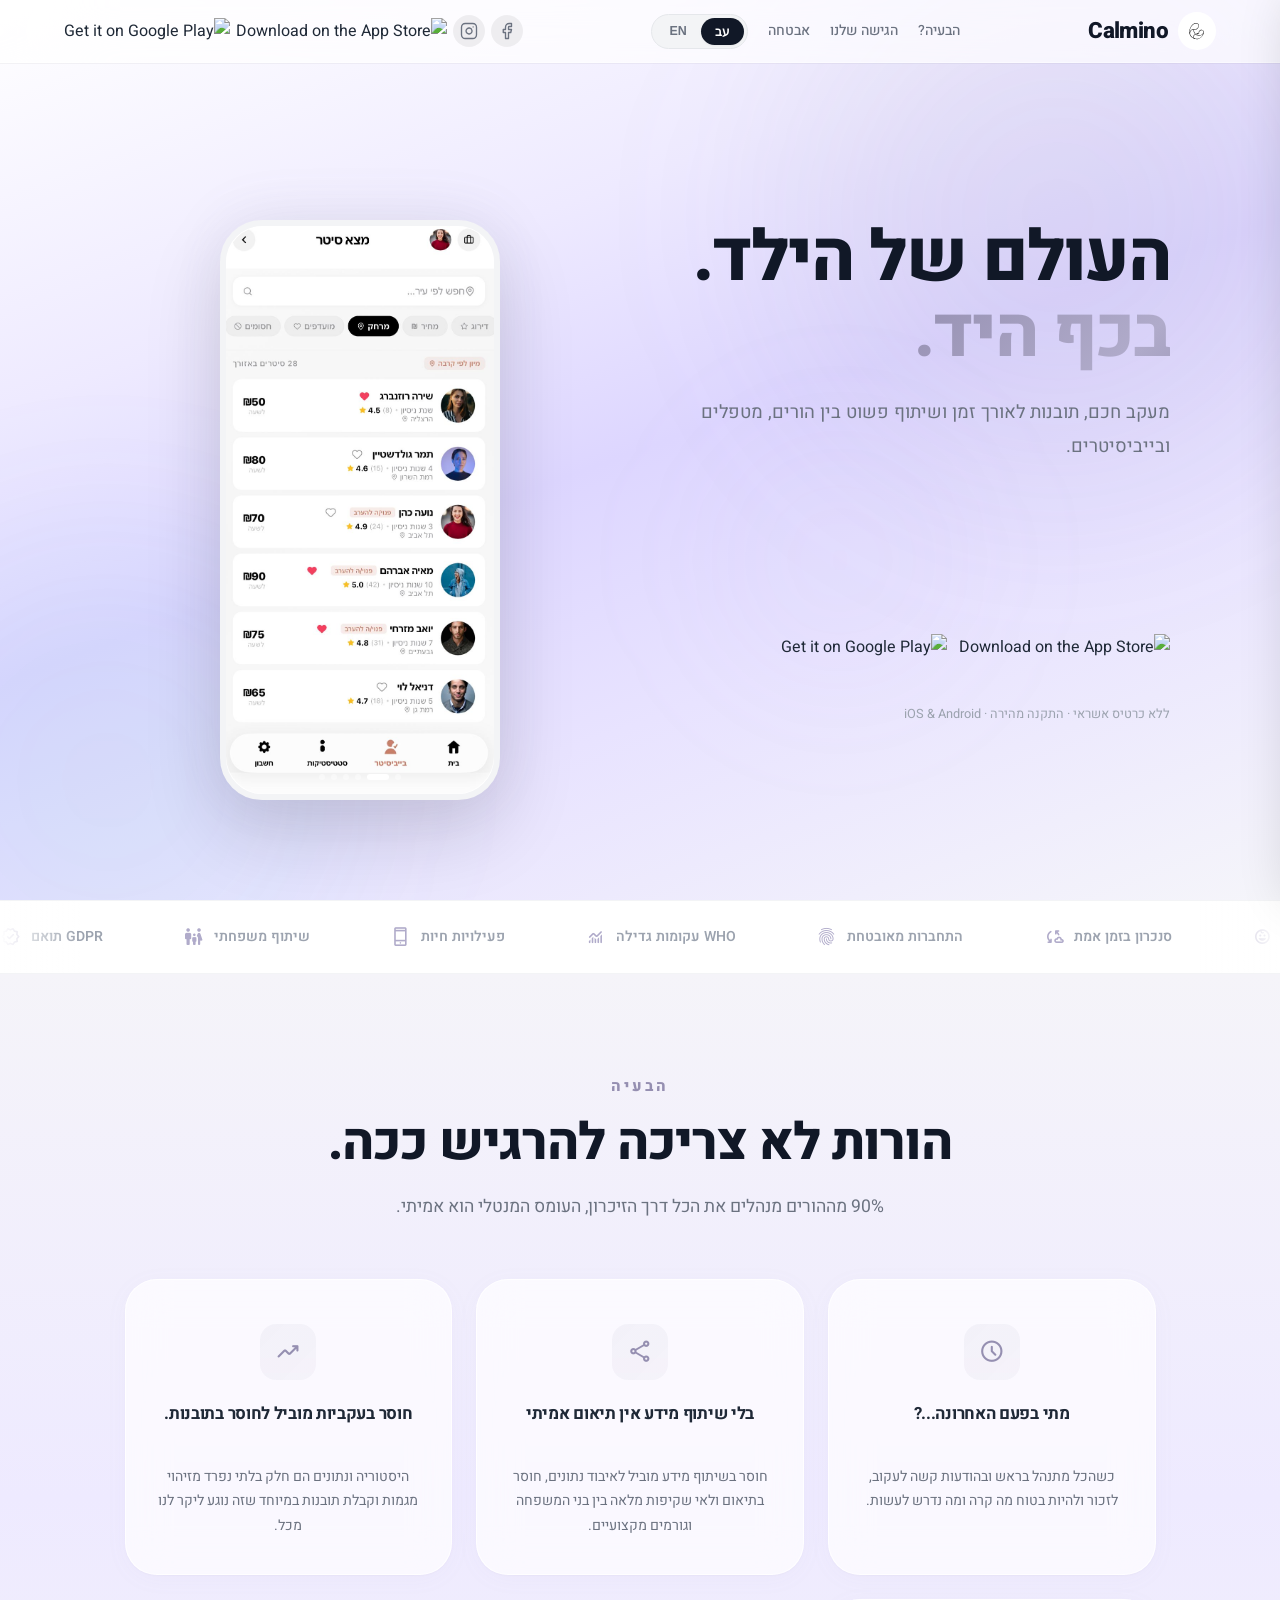
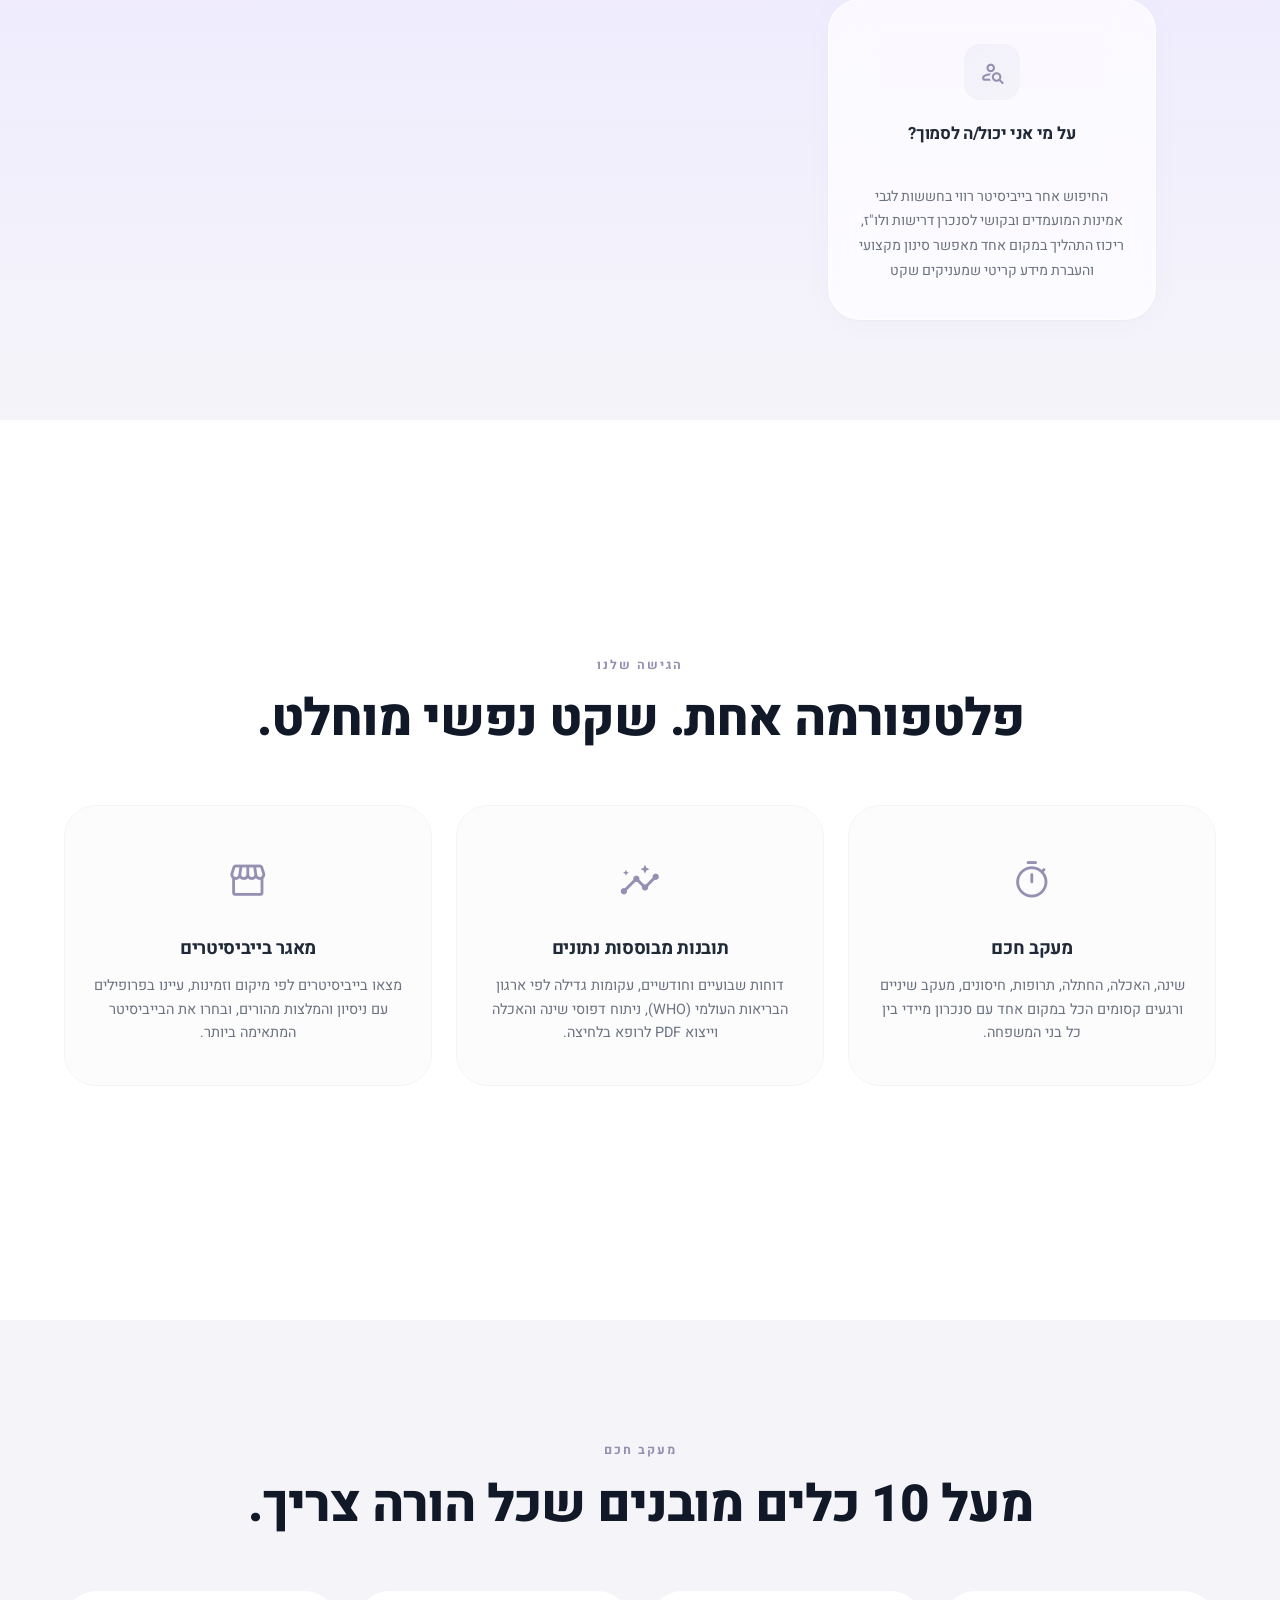
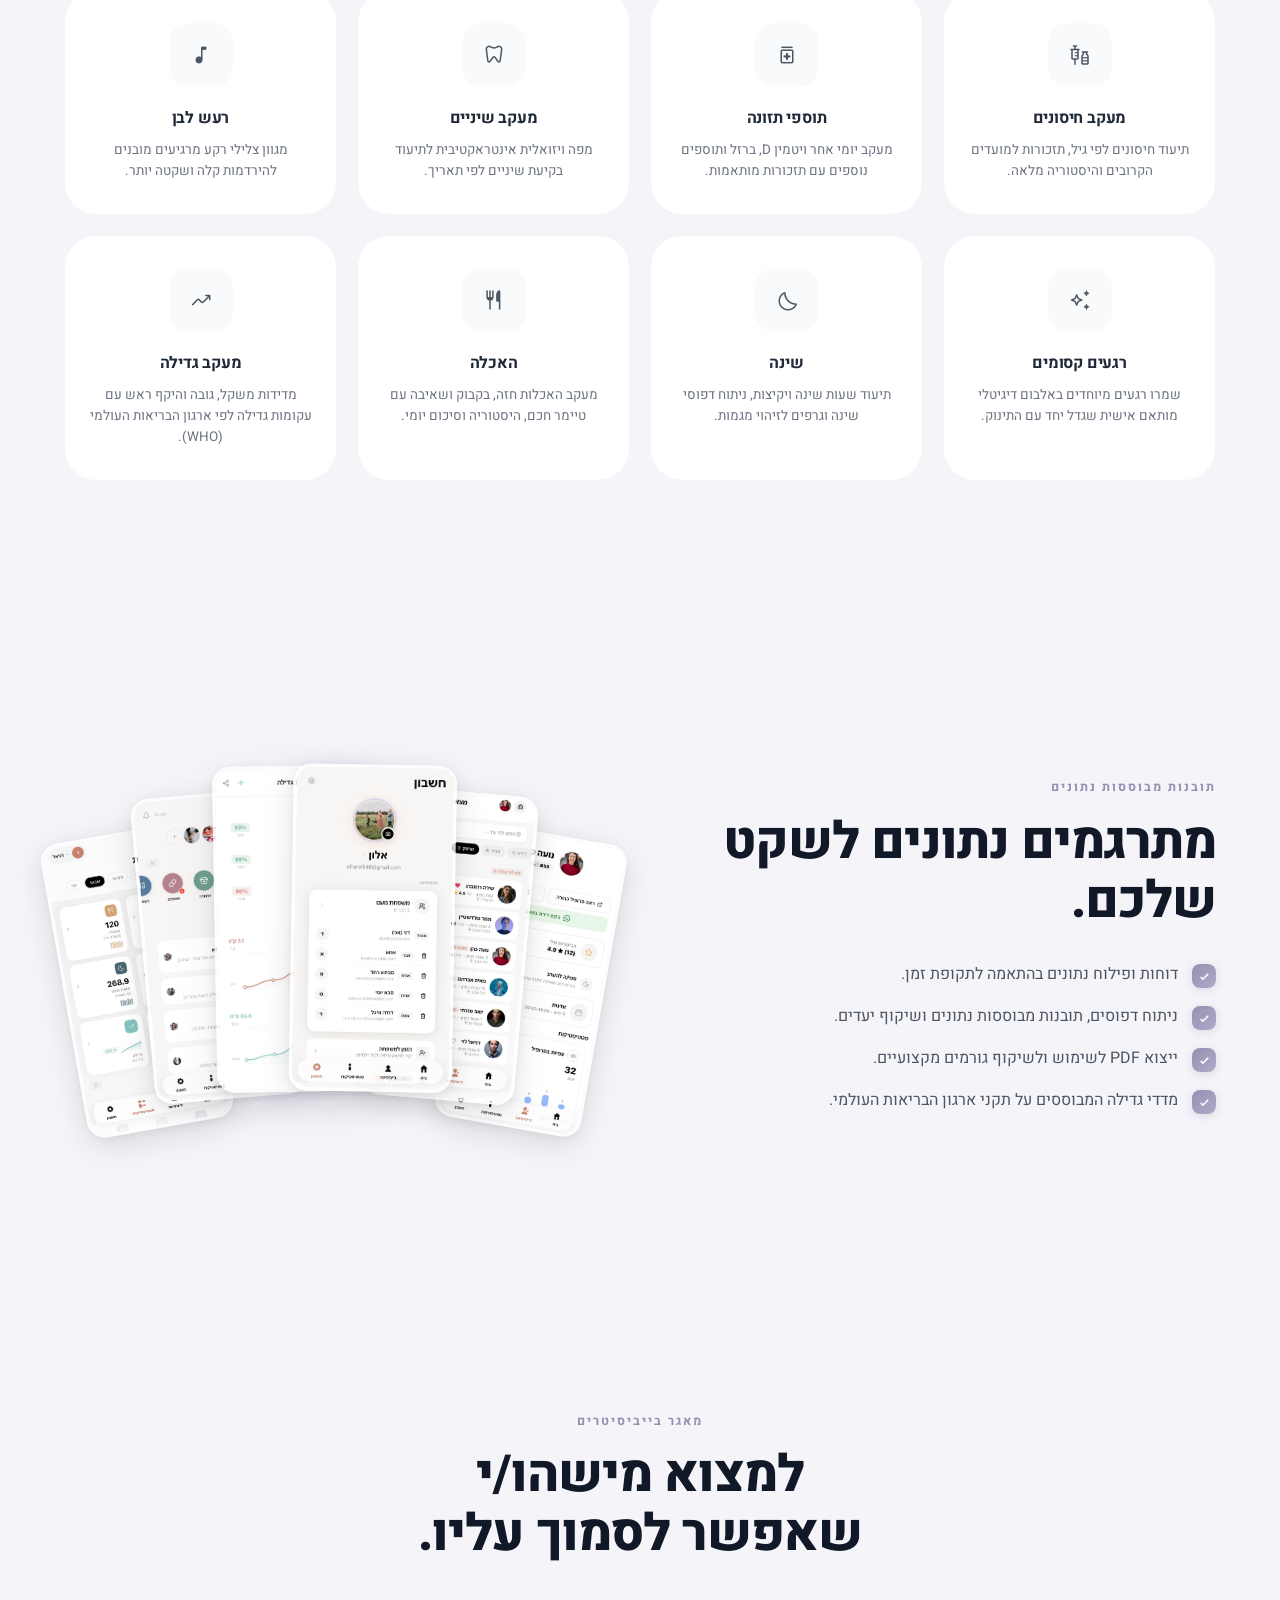
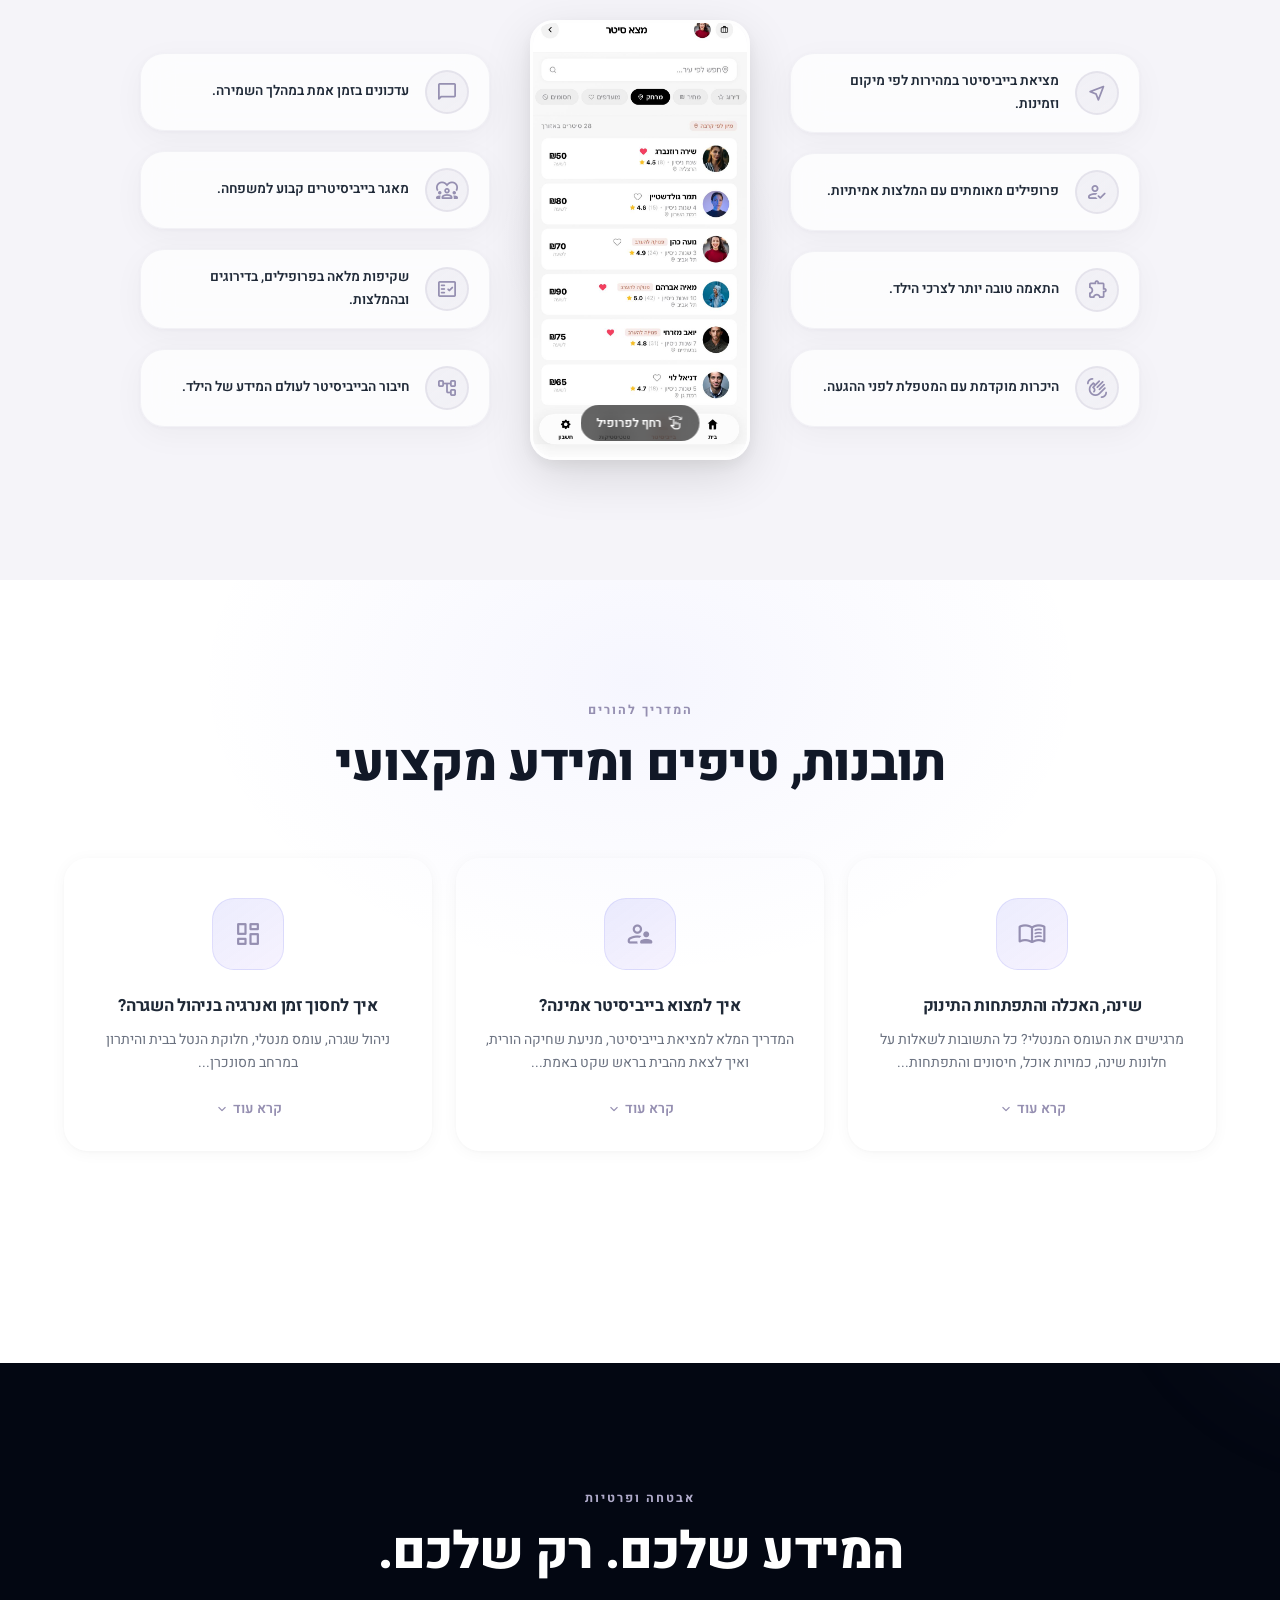
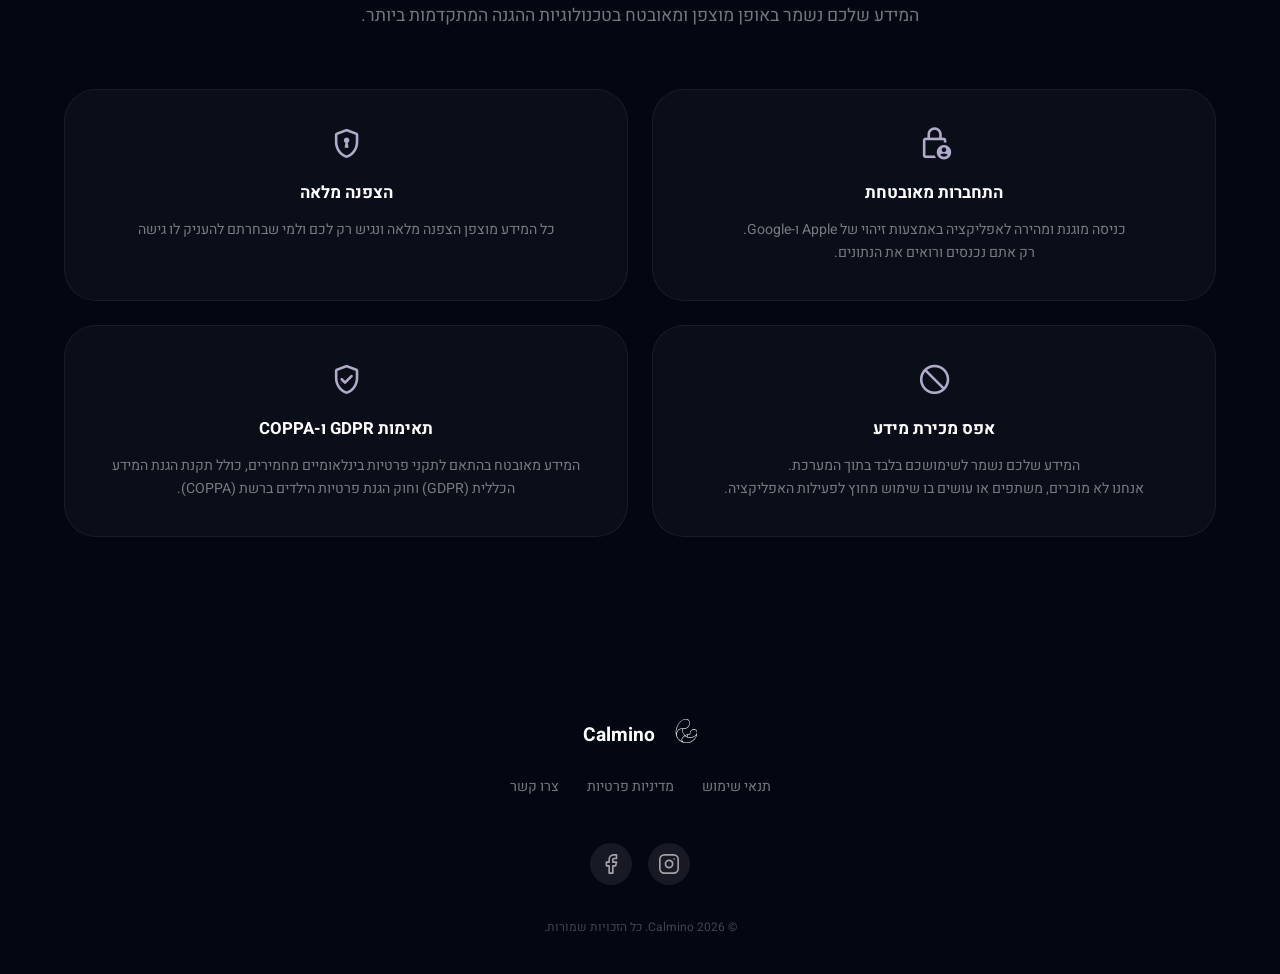
==== commit 4aaeee0b: "Update hero carousel to 6 screens, reports section images, and rebrand color palette to #958FB1 - Ex" ====
--- a/index.html
+++ b/index.html
@@ -65,7 +65,17 @@
         </div>
 
         <div class="nav-badges">
-            <a href="#" class="nav-store-badge">
+            <a href="https://www.facebook.com/CalminoApp/" target="_blank" rel="noopener noreferrer" class="nav-social-link" aria-label="Facebook">
+                <svg xmlns="http://www.w3.org/2000/svg" width="18" height="18" viewBox="0 0 24 24" fill="none" stroke="currentColor" stroke-width="1.8" stroke-linecap="round" stroke-linejoin="round">
+                    <path d="M18 2h-3a5 5 0 0 0-5 5v3H7v4h3v8h4v-8h3l1-4h-4V7a1 1 0 0 1 1-1h3z"/>
+                </svg>
+            </a>
+            <a href="https://www.instagram.com/calmino_app?igsh=ZjB3NnNrcXVzZGU2" target="_blank" rel="noopener noreferrer" class="nav-social-link" aria-label="Instagram">
+                <svg xmlns="http://www.w3.org/2000/svg" width="18" height="18" viewBox="0 0 24 24" fill="none" stroke="currentColor" stroke-width="1.8" stroke-linecap="round" stroke-linejoin="round">
+                    <rect x="2" y="2" width="20" height="20" rx="5" ry="5"/><path d="M16 11.37A4 4 0 1 1 12.63 8 4 4 0 0 1 16 11.37z"/><line x1="17.5" y1="6.5" x2="17.51" y2="6.5"/>
+                </svg>
+            </a>
+            <a href="https://apps.apple.com/il/app/calmino/id6756817719?l=he" target="_blank" class="nav-store-badge">
                 <img src="https://developer.apple.com/assets/elements/badges/download-on-the-app-store.svg"
                     alt="Download on the App Store">
             </a>
@@ -99,6 +109,18 @@
             <a href="#problem" class="drawer-link" data-i18n="nav_features">הבעיה?</a>
             <a href="#approach" class="drawer-link" data-i18n="nav_tools">הגישה שלנו</a>
             <a href="#security" class="drawer-link" data-i18n="nav_security">אבטחה</a>
+            <div class="drawer-social">
+                <a href="https://www.instagram.com/calmino_app?igsh=ZjB3NnNrcXVzZGU2" target="_blank" rel="noopener noreferrer" class="drawer-social-link" aria-label="Instagram">
+                    <svg xmlns="http://www.w3.org/2000/svg" width="18" height="18" viewBox="0 0 24 24" fill="none" stroke="currentColor" stroke-width="1.8" stroke-linecap="round" stroke-linejoin="round">
+                        <rect x="2" y="2" width="20" height="20" rx="5" ry="5"/><path d="M16 11.37A4 4 0 1 1 12.63 8 4 4 0 0 1 16 11.37z"/><line x1="17.5" y1="6.5" x2="17.51" y2="6.5"/>
+                    </svg>
+                </a>
+                <a href="https://www.facebook.com/CalminoApp/" target="_blank" rel="noopener noreferrer" class="drawer-social-link" aria-label="Facebook">
+                    <svg xmlns="http://www.w3.org/2000/svg" width="18" height="18" viewBox="0 0 24 24" fill="none" stroke="currentColor" stroke-width="1.8" stroke-linecap="round" stroke-linejoin="round">
+                        <path d="M18 2h-3a5 5 0 0 0-5 5v3H7v4h3v8h4v-8h3l1-4h-4V7a1 1 0 0 1 1-1h3z"/>
+                    </svg>
+                </a>
+            </div>
         </div>
         <div class="drawer-divider"></div>
         <div style="padding: 12px 24px;">
@@ -108,18 +130,14 @@
             </div>
         </div>
         <div class="drawer-badges">
-            <a href="#"><img src="https://developer.apple.com/assets/elements/badges/download-on-the-app-store.svg" alt="App Store"></a>
+            <a href="https://apps.apple.com/il/app/calmino/id6756817719?l=he" target="_blank"><img src="https://developer.apple.com/assets/elements/badges/download-on-the-app-store.svg" alt="App Store"></a>
             <a href="#"><img src="https://upload.wikimedia.org/wikipedia/commons/7/78/Google_Play_Store_badge_EN.svg" alt="Google Play"></a>
         </div>
     </aside>
 
     <!-- HERO -->
     <section class="hero" id="hero">
-        <!-- Liquid Aurora Background Orbs -->
-        <div class="hero-orb orb-primary" style="top: -15%; right: -10%; width: 700px; height: 700px;"></div>
-        <div class="hero-orb orb-sage" style="bottom: -20%; left: -15%; width: 600px; height: 600px;"></div>
-        <div class="hero-orb orb-peach" style="top: 40%; left: 50%; width: 500px; height: 500px; transform: translateX(-50%);"></div>
-        <div class="hero-orb orb-mustard" style="top: 10%; left: 10%; width: 400px; height: 400px; opacity: 0.4;"></div>
+        <div class="hero-orb"></div>
         <div class="container">
             <div class="hero-layout">
                 <div class="hero-text-top">
@@ -132,14 +150,20 @@
                         <div class="phone-notch"></div>
                         <div class="phone-screen" style="padding:0;position:relative;">
                             <div class="carousel-track">
-                                <img src="images/hero_home.png" alt="Calmino app - מסך הבית של אפליקציית ניהול שגרת תינוק" class="carousel-img active">
-                                <img src="images/hero_stats.png" alt="Calmino app - סטטיסטיקות שינה והאכלה של תינוק" class="carousel-img">
-                                <img src="images/hero_account.png" alt="Calmino app - ניהול פרופיל משפחה ובייביסיטר" class="carousel-img">
+                                <img src="images/hero_home.jpg" alt="Calmino app - מסך הבית של אפליקציית ניהול שגרת תינוק" class="carousel-img active">
+                                <img src="images/sitter_list.jpg" alt="Calmino app - חיפוש בייביסיטר באזורך" class="carousel-img">
+                                <img src="images/sitter_profile.jpg" alt="Calmino app - פרופיל בייביסיטר" class="carousel-img">
+                                <img src="images/report_growth.jpg" alt="Calmino app - מעקב גדילה של תינוק" class="carousel-img">
+                                <img src="images/hero_stats.jpg" alt="Calmino app - סטטיסטיקות שינה והאכלה של תינוק" class="carousel-img">
+                                <img src="images/hero_account.jpg" alt="Calmino app - ניהול פרופיל משפחה ובייביסיטר" class="carousel-img">
                             </div>
                             <div class="carousel-indicators">
                                 <span class="indicator active" data-slide="0"></span>
                                 <span class="indicator" data-slide="1"></span>
                                 <span class="indicator" data-slide="2"></span>
+                                <span class="indicator" data-slide="3"></span>
+                                <span class="indicator" data-slide="4"></span>
+                                <span class="indicator" data-slide="5"></span>
                             </div>
                         </div>
                     </div>
@@ -147,7 +171,7 @@
                 <div class="hero-cta-bottom">
                     <div class="hero-cta-group"
                         style="display:flex;flex-direction:row;flex-wrap:nowrap;gap:12px;align-items:center;">
-                        <a href="#" class="app-store-badge">
+                        <a href="https://apps.apple.com/il/app/calmino/id6756817719?l=he" target="_blank" class="app-store-badge">
                             <img src="https://developer.apple.com/assets/elements/badges/download-on-the-app-store.svg"
                                 alt="Download on the App Store" style="height: 52px;">
                         </a>
@@ -276,42 +300,42 @@
 
             </div>
             <div class="tools-grid reveal">
-                <div class="tool-card reveal-child color-pink">
+                <div class="tool-card reveal-child">
                     <div class="tool-icon"><span class="material-symbols-rounded">vaccines</span></div>
                     <h4 data-i18n="tool1_h">מעקב חיסונים</h4>
                     <p data-i18n="tool1_p">תיעוד חיסונים לפי גיל, תזכורות למועדים הקרובים והיסטוריה מלאה.</p>
                 </div>
-                <div class="tool-card reveal-child color-sky">
+                <div class="tool-card reveal-child">
                     <div class="tool-icon"><span class="material-symbols-rounded">medication</span></div>
                     <h4 data-i18n="tool2_h">תוספי תזונה</h4>
                     <p data-i18n="tool2_p">מעקב יומי אחר ויטמין D, ברזל ותוספים נוספים עם תזכורות מותאמות.</p>
                 </div>
-                <div class="tool-card reveal-child color-mint">
+                <div class="tool-card reveal-child">
                     <div class="tool-icon"><span class="material-symbols-rounded">dentistry</span></div>
                     <h4 data-i18n="tool3_h">מעקב שיניים</h4>
                     <p data-i18n="tool3_p">מפה ויזואלית אינטראקטיבית לתיעוד בקיעת שיניים לפי תאריך.</p>
                 </div>
-                <div class="tool-card reveal-child color-mustard">
+                <div class="tool-card reveal-child">
                     <div class="tool-icon"><span class="material-symbols-rounded">music_note</span></div>
                     <h4 data-i18n="tool4_h">רעש לבן</h4>
                     <p data-i18n="tool4_p">מגוון צלילי רקע מרגיעים מובנים להירדמות קלה ושקטה יותר.</p>
                 </div>
-                <div class="tool-card reveal-child color-burgundy">
+                <div class="tool-card reveal-child">
                     <div class="tool-icon"><span class="material-symbols-rounded">auto_awesome</span></div>
                     <h4 data-i18n="tool5_h">רגעים קסומים</h4>
                     <p data-i18n="tool5_p">שמרו רגעים מיוחדים באלבום דיגיטלי מותאם אישית שגדל יחד עם התינוק.</p>
                 </div>
-                <div class="tool-card reveal-child color-blue">
+                <div class="tool-card reveal-child">
                     <div class="tool-icon"><span class="material-symbols-rounded">bedtime</span></div>
                     <h4 data-i18n="tool6_h">שינה</h4>
                     <p data-i18n="tool6_p">תיעוד שעות שינה ויקיצות, ניתוח דפוסי שינה וגרפים לזיהוי מגמות.</p>
                 </div>
-                <div class="tool-card reveal-child color-peach">
+                <div class="tool-card reveal-child">
                     <div class="tool-icon"><span class="material-symbols-rounded">restaurant</span></div>
                     <h4 data-i18n="tool7_h">האכלה</h4>
                     <p data-i18n="tool7_p">מעקב האכלות חזה, בקבוק ושאיבה עם טיימר חכם, היסטוריה וסיכום יומי.</p>
                 </div>
-                <div class="tool-card reveal-child color-sage">
+                <div class="tool-card reveal-child">
                     <div class="tool-icon"><span class="material-symbols-rounded">trending_up</span></div>
                     <h4 data-i18n="tool8_h">מעקב גדילה</h4>
                     <p data-i18n="tool8_p">מדידות משקל, גובה והיקף ראש עם עקומות גדילה לפי ארגון הבריאות העולמי (WHO).
@@ -328,19 +352,22 @@
                 <div class="feature-visual reveal">
                     <div class="screenshots-showcase">
                         <div class="screenshot-card sc-1">
-                            <img src="images/report_stats.jpg" alt="סטטיסטיקות">
+                            <img src="images/hero_stats.jpg" alt="סטטיסטיקות">
                         </div>
                         <div class="screenshot-card sc-2">
-                            <img src="images/report_sleep.jpg" alt="מעקב שינה">
+                            <img src="images/hero_home.jpg" alt="מסך הבית">
                         </div>
                         <div class="screenshot-card sc-3">
                             <img src="images/report_growth.jpg" alt="מעקב גדילה">
                         </div>
                         <div class="screenshot-card sc-4">
-                            <img src="images/report_diapers.jpg" alt="חיתולים">
+                            <img src="images/hero_account.jpg" alt="חשבון">
                         </div>
                         <div class="screenshot-card sc-5">
-                            <img src="images/report_goals.jpg" alt="יעדים שבועיים">
+                            <img src="images/sitter_list.jpg" alt="רשימת סיטרים">
+                        </div>
+                        <div class="screenshot-card sc-6">
+                            <img src="images/sitter_profile.jpg" alt="פרופיל סיטר">
                         </div>
                     </div>
                 </div>
@@ -413,14 +440,14 @@
                     <div class="sitter-flip-container">
                         <div class="sitter-flip-card">
                             <div class="sitter-flip-face sitter-flip-front">
-                                <img src="images/sitter_list.png" alt="מצא סיטר">
+                                <img src="images/sitter_list.jpg" alt="מצא סיטר">
                                 <div class="flip-hint">
                                     <span class="material-symbols-rounded">swipe</span>
                                     רחף לפרופיל
                                 </div>
                             </div>
                             <div class="sitter-flip-face sitter-flip-back">
-                                <img src="images/sitter_profile.png" alt="פרופיל בייביסיטר">
+                                <img src="images/sitter_profile.jpg" alt="פרופיל בייביסיטר">
                             </div>
                         </div>
                     </div>
@@ -537,7 +564,7 @@
                         <p>הורות היא משרה מלאה, והניסיון לנהל את כל המידע הרפואי, התזונתי וההתפתחותי של התינוק שלכם רק בתוך הראש הוא בדיוק מה שמייצר את העומס המנטלי והשחיקה. הניסיון לזכור לבד מתי הייתה ההאכלה האחרונה, מתי יצאה שן או מי נתן את התרופה, יוצר מתח מיותר. כאן בדיוק Calmino נכנסת לתמונה, לא רק כאפליקציה, אלא כמרחב שיתופי שמחבר אתכם, את בני הזוג ואת הבייביסיטר לסביבת מידע אחת בזמן אמת. כשכולם רואים את אותם נתונים, הלחץ יורד, השותפות מתחזקת ואתם יכולים פשוט להיות הורים.</p>
                         <p class="blog-article-cta-text">מוכנים להוציא את הרשימות מהראש, לעשות סדר בנתונים ולישון קצת יותר טוב בלילה? הורידו את Calmino עכשיו והתחילו לנהל את הטיפול בתינוק שלכם ברוגע אמיתי.</p>
                         <div class="blog-article-badges">
-                            <a href="#" class="app-store-badge">
+                            <a href="https://apps.apple.com/il/app/calmino/id6756817719?l=he" target="_blank" class="app-store-badge">
                                 <img src="https://developer.apple.com/assets/elements/badges/download-on-the-app-store.svg" alt="Download on the App Store" style="height:48px;">
                             </a>
                             <a href="#" class="app-store-badge">
@@ -586,7 +613,7 @@
                         <p>Parenting is a full-time job. Calmino acts as a collaborative space that connects you, your partner, and your babysitter to a single real-time information environment. When everyone sees the same data, the pressure drops, and you can simply be parents.</p>
                         <p class="blog-article-cta-text">Ready to clear your head, organize the data, and sleep a little better at night? Download Calmino now and start managing your baby's care with true peace of mind.</p>
                         <div class="blog-article-badges">
-                            <a href="#" class="app-store-badge">
+                            <a href="https://apps.apple.com/il/app/calmino/id6756817719?l=he" target="_blank" class="app-store-badge">
                                 <img src="https://developer.apple.com/assets/elements/badges/download-on-the-app-store.svg" alt="Download on the App Store" style="height:48px;">
                             </a>
                             <a href="#" class="app-store-badge">
@@ -626,7 +653,7 @@
                     <div class="blog-article-outro">
                         <p class="blog-article-cta-text">מוכנים לצאת מהבית בראש שקט? הורידו את Calmino עכשיו ותנו לבייביסיטר הבאה שלכם גישה לכל המידע שהיא צריכה.</p>
                         <div class="blog-article-badges">
-                            <a href="#" class="app-store-badge">
+                            <a href="https://apps.apple.com/il/app/calmino/id6756817719?l=he" target="_blank" class="app-store-badge">
                                 <img src="https://developer.apple.com/assets/elements/badges/download-on-the-app-store.svg" alt="Download on the App Store" style="height:48px;">
                             </a>
                             <a href="#" class="app-store-badge">
@@ -663,7 +690,7 @@
                     <div class="blog-article-outro">
                         <p class="blog-article-cta-text">Ready to head out with peace of mind? Download Calmino now and give your next babysitter access to everything they need.</p>
                         <div class="blog-article-badges">
-                            <a href="#" class="app-store-badge">
+                            <a href="https://apps.apple.com/il/app/calmino/id6756817719?l=he" target="_blank" class="app-store-badge">
                                 <img src="https://developer.apple.com/assets/elements/badges/download-on-the-app-store.svg" alt="Download on the App Store" style="height:48px;">
                             </a>
                             <a href="#" class="app-store-badge">
@@ -703,7 +730,7 @@
                     <div class="blog-article-outro">
                         <p class="blog-article-cta-text">מוכנים לסגור את כל האפליקציות ולפתוח אחת? הורידו את Calmino עכשיו וחוו את ההבדל.</p>
                         <div class="blog-article-badges">
-                            <a href="#" class="app-store-badge">
+                            <a href="https://apps.apple.com/il/app/calmino/id6756817719?l=he" target="_blank" class="app-store-badge">
                                 <img src="https://developer.apple.com/assets/elements/badges/download-on-the-app-store.svg" alt="Download on the App Store" style="height:48px;">
                             </a>
                             <a href="#" class="app-store-badge">
@@ -740,7 +767,7 @@
                     <div class="blog-article-outro">
                         <p class="blog-article-cta-text">Ready to close all the apps and open just one? Download Calmino now and feel the difference.</p>
                         <div class="blog-article-badges">
-                            <a href="#" class="app-store-badge">
+                            <a href="https://apps.apple.com/il/app/calmino/id6756817719?l=he" target="_blank" class="app-store-badge">
                                 <img src="https://developer.apple.com/assets/elements/badges/download-on-the-app-store.svg" alt="Download on the App Store" style="height:48px;">
                             </a>
                             <a href="#" class="app-store-badge">
@@ -810,6 +837,11 @@
                 <a href="https://www.instagram.com/calmino_app?igsh=ZjB3NnNrcXVzZGU2" target="_blank" rel="noopener noreferrer" class="footer-social-link" aria-label="Instagram">
                     <svg xmlns="http://www.w3.org/2000/svg" width="22" height="22" viewBox="0 0 24 24" fill="none" stroke="currentColor" stroke-width="1.8" stroke-linecap="round" stroke-linejoin="round">
                         <rect x="2" y="2" width="20" height="20" rx="5" ry="5"/><path d="M16 11.37A4 4 0 1 1 12.63 8 4 4 0 0 1 16 11.37z"/><line x1="17.5" y1="6.5" x2="17.51" y2="6.5"/>
+                    </svg>
+                </a>
+                <a href="https://www.facebook.com/CalminoApp/" target="_blank" rel="noopener noreferrer" class="footer-social-link" aria-label="Facebook">
+                    <svg xmlns="http://www.w3.org/2000/svg" width="22" height="22" viewBox="0 0 24 24" fill="none" stroke="currentColor" stroke-width="1.8" stroke-linecap="round" stroke-linejoin="round">
+                        <path d="M18 2h-3a5 5 0 0 0-5 5v3H7v4h3v8h4v-8h3l1-4h-4V7a1 1 0 0 1 1-1h3z"/>
                     </svg>
                 </a>
             </div>
@@ -881,6 +913,24 @@
 
     <!-- Accessibility Widget (UserWay) — Israeli Standard 5568 / WCAG 2.0 AA -->
     <script src="https://cdn.userway.org/widget.js" data-account="zLOyTPlIrb" defer></script>
+
+    <script>
+    (function() {
+      function fixUwy() {
+        if (window.innerWidth > 768) return;
+        document.querySelectorAll('.uwy > *').forEach(function(child) {
+          child.style.setProperty('top', '80px', 'important');
+        });
+      }
+      var ticks = 0;
+      var timer = setInterval(function() {
+        fixUwy();
+        if (++ticks >= 75) clearInterval(timer);
+      }, 200);
+      window.addEventListener('resize', fixUwy);
+    })();
+    </script>
+
 </body>
 
 </html>
--- a/css/style.css
+++ b/css/style.css
@@ -5,21 +5,21 @@
 
 /* --- DESIGN TOKENS --- */
 :root {
-  --primary: #4a616b; /* Smoke Blue - App signature color */
-  --primary-light: #6a828d;
-  --primary-dark: #3b4e56;
-  --primary-ultra: #243035;
-  --primary-glow: rgba(74, 97, 107, 0.15);
-  --primary-glow-strong: rgba(74, 97, 107, 0.25);
-
-  --accent-green: #76a18e; /* Sage green / Diaper */
-  --accent-blue: #89c0df; /* Soft sky / Teeth */
-  --accent-orange: #cda07b; /* Peach / Food */
-  --accent-pink: #b47f89; /* Mauve / Supplements */
-  --accent-purple: #8b4b5d; /* Burgundy / Magic Moments */
-  --accent-red: #d37373; /* Soft red / Error */
-  --accent-teal: #7fbcae; /* Mint / Tracking */
-  --accent-yellow: #d9b462; /* Mustard / Nightlight */
+  --primary: #958FB1;
+  --primary-light: #B0ABCA;
+  --primary-dark: #6B6584;
+  --primary-ultra: #4A4563;
+  --primary-glow: rgba(149, 143, 177, 0.15);
+  --primary-glow-strong: rgba(149, 143, 177, 0.25);
+
+  --accent-green: #34D399;
+  --accent-blue: #38BDF8;
+  --accent-orange: #FB923C;
+  --accent-pink: #C8B8D9;
+  --accent-purple: #7B7599;
+  --accent-red: #F87171;
+  --accent-teal: #2DD4BF;
+  --accent-yellow: #FBBF24;
 
   --white: #FFFFFF;
   --gray-25: #FCFCFD;
@@ -30,11 +30,11 @@
   --gray-400: #9CA3AF;
   --gray-500: #6B7280;
   --gray-600: #4B5563;
-  --gray-700: #3e4f57;
-  --gray-800: #2a383e;
-  --gray-900: #1a2428;
-  --gray-950: #0e1518;
-  --bg-page: #F5F5FA;
+  --gray-700: #374151;
+  --gray-800: #1F2937;
+  --gray-900: #111827;
+  --gray-950: #030712;
+  --bg-page: #F5F4F9;
 
   --font: -apple-system, BlinkMacSystemFont, 'SF Pro Display', 'Heebo', 'Segoe UI', sans-serif;
   --font-heading: -apple-system, BlinkMacSystemFont, 'SF Pro Display', 'Heebo', sans-serif;
@@ -46,8 +46,8 @@
   --shadow-lg: 0 12px 40px rgba(0, 0, 0, 0.08);
   --shadow-xl: 0 20px 60px rgba(0, 0, 0, 0.1);
   --shadow-2xl: 0 32px 80px rgba(0, 0, 0, 0.14);
-  --shadow-glow: 0 0 60px rgba(99, 102, 241, 0.2);
-  --shadow-glow-strong: 0 0 80px rgba(99, 102, 241, 0.3);
+  --shadow-glow: 0 0 60px rgba(149, 143, 177, 0.2);
+  --shadow-glow-strong: 0 0 80px rgba(149, 143, 177, 0.3);
 
   --radius-xs: 8px;
   --radius-sm: 12px;
@@ -246,11 +246,11 @@
 
   0%,
   100% {
-    border-color: rgba(99, 102, 241, 0.1);
+    border-color: rgba(149, 143, 177, 0.1);
   }
 
   50% {
-    border-color: rgba(99, 102, 241, 0.3);
+    border-color: rgba(149, 143, 177, 0.3);
   }
 }
 
@@ -491,6 +491,26 @@
   opacity: 0.9;
 }
 
+.nav-social-link {
+  display: inline-flex;
+  align-items: center;
+  justify-content: center;
+  width: 32px;
+  height: 32px;
+  border-radius: 50%;
+  background: rgba(0, 0, 0, 0.06);
+  color: var(--gray-500);
+  transition: background 0.2s ease, color 0.2s ease, transform 0.3s var(--ease-spring);
+  text-decoration: none;
+  flex-shrink: 0;
+}
+
+.nav-social-link:hover {
+  background: rgba(0, 0, 0, 0.12);
+  color: var(--gray-900);
+  transform: scale(1.06);
+}
+
 /* Nav Badge (moved from hero) */
 .nav-badge {
   margin-bottom: 0;
@@ -511,37 +531,49 @@
   padding-top: 80px;
   position: relative;
   overflow: hidden;
-  background: #FAF9F6;
-}
-
-/* Animated Orbs Base */
-.hero-orb {
+  background: linear-gradient(160deg, #FFFFFF 0%, #EEEAFF 30%, #DDD6FF 50%, #E8E3FF 70%, #F5F5FA 100%);
+}
+
+/* Animated Orbs */
+.hero::before,
+.hero::after {
+  content: '';
   position: absolute;
   border-radius: 50%;
   filter: blur(80px);
   z-index: 0;
-  opacity: 0.6;
-}
-
-/* Liquid Aurora Colors */
-.orb-primary {
-  background: radial-gradient(circle, rgba(74, 97, 107, 0.4) 0%, rgba(74, 97, 107, 0.1) 50%, transparent 70%);
+}
+
+.hero::before {
+  top: -15%;
+  right: -10%;
+  width: 700px;
+  height: 700px;
+  background: radial-gradient(circle, rgba(149, 143, 177, 0.12) 0%, rgba(123, 117, 153, 0.06) 50%, transparent 70%);
   animation: orbFloat1 20s ease-in-out infinite;
 }
 
-.orb-sage {
-  background: radial-gradient(circle, rgba(118, 161, 142, 0.4) 0%, rgba(118, 161, 142, 0.1) 50%, transparent 70%);
+.hero::after {
+  bottom: -20%;
+  left: -15%;
+  width: 600px;
+  height: 600px;
+  background: radial-gradient(circle, rgba(52, 211, 153, 0.08) 0%, rgba(56, 189, 248, 0.05) 50%, transparent 70%);
   animation: orbFloat2 25s ease-in-out infinite;
 }
 
-.orb-peach {
-  background: radial-gradient(circle, rgba(205, 160, 123, 0.35) 0%, rgba(205, 160, 123, 0.08) 50%, transparent 70%);
+/* Third Orb via Extra Element */
+.hero-orb {
+  position: absolute;
+  top: 40%;
+  left: 50%;
+  width: 400px;
+  height: 400px;
+  border-radius: 50%;
+  background: radial-gradient(circle, rgba(200, 184, 217, 0.06) 0%, transparent 70%);
+  filter: blur(60px);
   animation: orbFloat1 18s ease-in-out infinite reverse;
-}
-
-.orb-mustard {
-  background: radial-gradient(circle, rgba(217, 180, 98, 0.3) 0%, rgba(217, 180, 98, 0.05) 50%, transparent 70%);
-  animation: orbFloat2 22s ease-in-out infinite reverse;
+  z-index: 0;
 }
 
 .hero-layout {
@@ -577,8 +609,8 @@
   display: inline-flex;
   align-items: center;
   gap: 8px;
-  background: rgba(99, 102, 241, 0.06);
-  border: 1px solid rgba(99, 102, 241, 0.12);
+  background: rgba(149, 143, 177, 0.06);
+  border: 1px solid rgba(149, 143, 177, 0.12);
   padding: 8px 18px;
   border-radius: var(--radius-full);
   font-size: 0.8rem;
@@ -698,7 +730,7 @@
 .btn-secondary:hover {
   border-color: var(--primary);
   color: var(--primary);
-  background: rgba(99, 102, 241, 0.04);
+  background: rgba(149, 143, 177, 0.04);
   transform: translateY(-2px);
   box-shadow: var(--shadow-glow);
 }
@@ -726,7 +758,7 @@
   position: relative;
   box-shadow:
     var(--shadow-2xl),
-    0 0 60px rgba(99, 102, 241, 0.1);
+    0 0 60px rgba(149, 143, 177, 0.1);
   animation: gentleFloat 7s ease-in-out infinite;
 }
 
@@ -873,7 +905,7 @@
 .stat-item:hover {
   transform: translateY(-6px);
   box-shadow: var(--shadow-lg);
-  border-color: rgba(99, 102, 241, 0.15);
+  border-color: rgba(149, 143, 177, 0.15);
 }
 
 .stat-number {
@@ -961,7 +993,7 @@
   padding: 44px 28px 36px;
   text-align: center;
   border: 1px solid rgba(255, 255, 255, 0.8);
-  box-shadow: 0 4px 24px rgba(99, 102, 241, 0.04), 0 1px 3px rgba(0, 0, 0, 0.03);
+  box-shadow: 0 4px 24px rgba(149, 143, 177, 0.04), 0 1px 3px rgba(0, 0, 0, 0.03);
   transition: all 0.5s var(--ease-spring);
   position: relative;
   overflow: hidden;
@@ -991,7 +1023,7 @@
   position: absolute;
   inset: 0;
   border-radius: inherit;
-  background: linear-gradient(135deg, rgba(99, 102, 241, 0.03) 0%, rgba(167, 139, 250, 0.02) 50%, transparent 100%);
+  background: linear-gradient(135deg, rgba(149, 143, 177, 0.03) 0%, rgba(123, 117, 153, 0.02) 50%, transparent 100%);
   opacity: 0;
   transition: opacity 0.4s;
 }
@@ -1002,8 +1034,8 @@
 
 .problem-card:hover {
   transform: translateY(-10px) scale(1.02);
-  box-shadow: 0 20px 50px rgba(99, 102, 241, 0.1), 0 8px 24px rgba(0, 0, 0, 0.06);
-  border-color: rgba(99, 102, 241, 0.15);
+  box-shadow: 0 20px 50px rgba(149, 143, 177, 0.1), 0 8px 24px rgba(0, 0, 0, 0.06);
+  border-color: rgba(149, 143, 177, 0.15);
 }
 
 .problem-card .emoji {
@@ -1015,7 +1047,7 @@
   height: 56px;
   margin: 0 auto 22px;
   border-radius: 16px;
-  background: linear-gradient(135deg, rgba(99, 102, 241, 0.08) 0%, rgba(167, 139, 250, 0.05) 100%);
+  background: linear-gradient(135deg, rgba(149, 143, 177, 0.08) 0%, rgba(123, 117, 153, 0.05) 100%);
   color: var(--primary);
   position: relative;
   z-index: 1;
@@ -1023,9 +1055,9 @@
 }
 
 .problem-card:hover .emoji {
-  background: linear-gradient(135deg, rgba(99, 102, 241, 0.12) 0%, rgba(167, 139, 250, 0.08) 100%);
+  background: linear-gradient(135deg, rgba(149, 143, 177, 0.12) 0%, rgba(123, 117, 153, 0.08) 100%);
   transform: scale(1.05);
-  box-shadow: 0 4px 16px rgba(99, 102, 241, 0.12);
+  box-shadow: 0 4px 16px rgba(149, 143, 177, 0.12);
 }
 
 .problem-card .quote {
@@ -1087,7 +1119,7 @@
   position: absolute;
   inset: 0;
   border-radius: inherit;
-  background: linear-gradient(135deg, rgba(99, 102, 241, 0.03) 0%, transparent 50%);
+  background: linear-gradient(135deg, rgba(149, 143, 177, 0.03) 0%, transparent 50%);
   opacity: 0;
   transition: opacity 0.4s;
 }
@@ -1120,7 +1152,7 @@
   transform: translateY(-6px);
   animation: subtleShake 0.6s ease-in-out infinite;
   box-shadow: var(--shadow-xl);
-  border-color: rgba(99, 102, 241, 0.2);
+  border-color: rgba(149, 143, 177, 0.2);
   transition: box-shadow 0.3s ease, border-color 0.3s ease;
 }
 
@@ -1189,7 +1221,7 @@
   align-items: center;
   justify-content: center;
   margin-top: 2px;
-  box-shadow: 0 2px 8px rgba(99, 102, 241, 0.25);
+  box-shadow: 0 2px 8px rgba(149, 143, 177, 0.25);
 }
 
 .check svg {
@@ -1231,7 +1263,7 @@
   position: absolute;
   inset: -1px;
   border-radius: inherit;
-  background: var(--card-glow, linear-gradient(135deg, rgba(99, 102, 241, 0.1), rgba(167, 139, 250, 0.1), rgba(244, 114, 182, 0.1)));
+  background: linear-gradient(135deg, rgba(149, 143, 177, 0.1), rgba(123, 117, 153, 0.1), rgba(200, 184, 217, 0.1));
   opacity: 0;
   transition: opacity 0.4s;
   z-index: 0;
@@ -1260,8 +1292,8 @@
   justify-content: center;
   margin: 0 auto 18px;
   font-size: 1.7rem;
-  background: var(--card-bg, var(--gray-50)) !important;
-  color: var(--card-color, var(--gray-600)) !important;
+  background: var(--gray-50) !important;
+  color: var(--gray-600) !important;
   transition: all 0.4s var(--ease-spring);
 }
 
@@ -1271,18 +1303,8 @@
 
 .tool-card:hover .tool-icon {
   transform: scale(1.08);
-  background: var(--card-glow, var(--gray-100)) !important;
-}
-
-/* Color Mapping Utilities */
-.color-sage { --card-color: var(--accent-green); --card-bg: rgba(118, 161, 142, 0.1); --card-glow: rgba(118, 161, 142, 0.2); }
-.color-peach { --card-color: var(--accent-orange); --card-bg: rgba(205, 160, 123, 0.1); --card-glow: rgba(205, 160, 123, 0.2); }
-.color-blue { --card-color: var(--primary); --card-bg: rgba(74, 97, 107, 0.1); --card-glow: rgba(74, 97, 107, 0.2); }
-.color-mustard { --card-color: var(--accent-yellow); --card-bg: rgba(217, 180, 98, 0.1); --card-glow: rgba(217, 180, 98, 0.2); }
-.color-pink { --card-color: var(--accent-pink); --card-bg: rgba(180, 127, 137, 0.1); --card-glow: rgba(180, 127, 137, 0.2); }
-.color-sky { --card-color: var(--accent-blue); --card-bg: rgba(137, 192, 223, 0.1); --card-glow: rgba(137, 192, 223, 0.2); }
-.color-burgundy { --card-color: var(--accent-purple); --card-bg: rgba(139, 75, 93, 0.1); --card-glow: rgba(139, 75, 93, 0.2); }
-.color-mint { --card-color: var(--accent-teal); --card-bg: rgba(127, 188, 174, 0.1); --card-glow: rgba(127, 188, 174, 0.2); }
+  background: var(--gray-100) !important;
+}
 
 .tool-card h4 {
   font-size: 1rem;
@@ -1452,58 +1474,68 @@
   transition: box-shadow 0.6s cubic-bezier(0.25, 0.1, 0.25, 1);
 }
 
-/* Default fan layout */
+/* Default fan layout — 6 cards */
 .sc-1 {
-  transform: rotate(-8deg) translateX(-155px);
+  transform: rotate(-10deg) translateX(-200px);
   z-index: 1;
 }
 
 .sc-2 {
-  transform: rotate(-3deg) translateX(-75px) translateY(-12px);
-  z-index: 3;
-  width: 170px;
+  transform: rotate(-5deg) translateX(-115px) translateY(-10px);
+  z-index: 2;
+  width: 165px;
 }
 
 .sc-3 {
-  transform: rotate(0deg) translateY(-20px);
-  z-index: 5;
-  width: 180px;
+  transform: rotate(-1deg) translateX(-38px) translateY(-18px);
+  z-index: 4;
+  width: 175px;
 }
 
 .sc-3 img {
-  box-shadow: 0 12px 40px rgba(99, 102, 241, 0.2), 0 4px 12px rgba(0, 0, 0, 0.1);
+  box-shadow: 0 12px 40px rgba(149, 143, 177, 0.2), 0 4px 12px rgba(0, 0, 0, 0.1);
 }
 
 .sc-4 {
-  transform: rotate(3deg) translateX(75px) translateY(-12px);
-  z-index: 3;
-  width: 170px;
+  transform: rotate(1deg) translateX(38px) translateY(-18px);
+  z-index: 4;
+  width: 175px;
 }
 
 .sc-5 {
-  transform: rotate(8deg) translateX(155px);
+  transform: rotate(5deg) translateX(115px) translateY(-10px);
+  z-index: 2;
+  width: 165px;
+}
+
+.sc-6 {
+  transform: rotate(10deg) translateX(200px);
   z-index: 1;
 }
 
 /* When hovering the showcase — slightly reduce rotation for breathing room */
 .screenshots-showcase:hover .sc-1 {
-  transform: rotate(-6deg) translateX(-160px);
+  transform: rotate(-8deg) translateX(-205px);
 }
 
 .screenshots-showcase:hover .sc-2 {
-  transform: rotate(-2deg) translateX(-78px) translateY(-12px);
+  transform: rotate(-4deg) translateX(-118px) translateY(-10px);
 }
 
 .screenshots-showcase:hover .sc-3 {
-  transform: rotate(0deg) translateY(-20px);
+  transform: rotate(0deg) translateX(-40px) translateY(-18px);
 }
 
 .screenshots-showcase:hover .sc-4 {
-  transform: rotate(4deg) translateX(120px) translateY(-12px);
+  transform: rotate(0deg) translateX(40px) translateY(-18px);
 }
 
 .screenshots-showcase:hover .sc-5 {
-  transform: rotate(8deg) translateX(240px) translateY(8px);
+  transform: rotate(4deg) translateX(118px) translateY(-10px);
+}
+
+.screenshots-showcase:hover .sc-6 {
+  transform: rotate(8deg) translateX(205px);
 }
 
 /* Individual card hover — scale up IN PLACE without moving.
@@ -1524,7 +1556,7 @@
 }
 
 .screenshots-showcase .screenshot-card:hover img {
-  box-shadow: 0 16px 48px rgba(99, 102, 241, 0.25), 0 6px 20px rgba(0, 0, 0, 0.12);
+  box-shadow: 0 16px 48px rgba(149, 143, 177, 0.25), 0 6px 20px rgba(0, 0, 0, 0.12);
 }
 
 .report-insight p {
@@ -1574,7 +1606,7 @@
   position: absolute;
   width: 280px;
   height: 280px;
-  background: radial-gradient(circle, rgba(99, 102, 241, 0.12) 0%, transparent 70%);
+  background: radial-gradient(circle, rgba(149, 143, 177, 0.12) 0%, transparent 70%);
   border-radius: 50%;
   z-index: 0;
   pointer-events: none;
@@ -1590,8 +1622,8 @@
   backdrop-filter: blur(16px);
   -webkit-backdrop-filter: blur(16px);
   border-radius: 24px;
-  border: 1px solid rgba(99, 102, 241, 0.1);
-  box-shadow: 0 8px 32px rgba(0, 0, 0, 0.04), 0 1px 4px rgba(99, 102, 241, 0.06);
+  border: 1px solid rgba(149, 143, 177, 0.1);
+  box-shadow: 0 8px 32px rgba(0, 0, 0, 0.04), 0 1px 4px rgba(149, 143, 177, 0.06);
   transition: all 0.4s cubic-bezier(0.4, 0, 0.2, 1);
   text-align: center;
   font-size: 0.95rem;
@@ -1631,8 +1663,8 @@
 
 .sitter-feature-card:hover {
   transform: translateY(-8px);
-  box-shadow: 0 20px 48px rgba(99, 102, 241, 0.15), 0 4px 12px rgba(99, 102, 241, 0.08);
-  border-color: rgba(99, 102, 241, 0.2);
+  box-shadow: 0 20px 48px rgba(149, 143, 177, 0.15), 0 4px 12px rgba(149, 143, 177, 0.08);
+  border-color: rgba(149, 143, 177, 0.2);
 }
 
 .sitter-feature-card:hover::before {
@@ -1645,11 +1677,11 @@
   display: flex;
   align-items: center;
   justify-content: center;
-  background: linear-gradient(145deg, rgba(99, 102, 241, 0.1), rgba(139, 92, 246, 0.08));
+  background: linear-gradient(145deg, rgba(149, 143, 177, 0.1), rgba(123, 117, 153, 0.08));
   border-radius: 50%;
   color: var(--primary);
   font-size: 28px;
-  border: 2px solid rgba(99, 102, 241, 0.15);
+  border: 2px solid rgba(149, 143, 177, 0.15);
   transition: all 0.4s ease;
 }
 
@@ -1657,7 +1689,7 @@
   background: linear-gradient(135deg, var(--primary), var(--primary-light));
   color: var(--white);
   border-color: transparent;
-  box-shadow: 0 6px 20px rgba(99, 102, 241, 0.35);
+  box-shadow: 0 6px 20px rgba(149, 143, 177, 0.35);
   transform: scale(1.08);
 }
 
@@ -1766,7 +1798,7 @@
 .security-section {
   min-height: 100vh;
   padding: 100px 0;
-  background: #030507; /* Absolute Dark Premium Obsidian */
+  background: var(--gray-950);
   color: var(--white);
   position: relative;
   overflow: hidden;
@@ -1782,12 +1814,12 @@
   right: -30%;
   width: 600px;
   height: 600px;
-  background: radial-gradient(circle, rgba(137, 192, 223, 0.05) 0%, transparent 60%);
+  background: radial-gradient(circle, rgba(149, 143, 177, 0.08) 0%, transparent 60%);
   filter: blur(40px);
 }
 
 .security-section .section-label {
-  color: var(--accent-blue);
+  color: var(--primary-light);
 }
 
 .security-section .section-title {
@@ -1795,7 +1827,7 @@
 }
 
 .security-section .section-sub {
-  color: rgba(255, 255, 255, 0.65);
+  color: rgba(255, 255, 255, 0.45);
 }
 
 .security-grid {
@@ -1806,7 +1838,7 @@
 }
 
 .security-item {
-  background: rgba(255, 255, 255, 0.02);
+  background: rgba(255, 255, 255, 0.03);
   border: 1px solid rgba(255, 255, 255, 0.06);
   border-radius: var(--radius-xl);
   padding: 36px 28px;
@@ -1826,7 +1858,7 @@
   left: 0;
   right: 0;
   height: 2px;
-  background: linear-gradient(90deg, var(--accent-blue), var(--accent-green));
+  background: linear-gradient(90deg, var(--primary), var(--accent-purple));
   opacity: 0;
   transition: opacity 0.3s;
 }
@@ -1836,15 +1868,15 @@
 }
 
 .security-item:hover {
-  background: rgba(255, 255, 255, 0.04);
+  background: rgba(255, 255, 255, 0.06);
   transform: translateY(-6px);
-  border-color: rgba(255, 255, 255, 0.12);
-  box-shadow: 0 20px 60px rgba(0, 0, 0, 0.4);
+  border-color: rgba(149, 143, 177, 0.2);
+  box-shadow: 0 20px 60px rgba(0, 0, 0, 0.3);
 }
 
 .sec-icon {
   font-size: 2.2rem;
-  color: var(--accent-blue); /* High trust blue */
+  color: var(--primary-light);
   display: block;
   margin-bottom: 18px;
 }
@@ -1888,7 +1920,7 @@
 .testimonial-card:hover {
   transform: translateY(-4px);
   box-shadow: var(--shadow-lg);
-  border-color: rgba(99, 102, 241, 0.1);
+  border-color: rgba(149, 143, 177, 0.1);
 }
 
 .testimonial-stars {
@@ -1969,7 +2001,7 @@
 
 .tier-card.featured {
   border-color: var(--primary);
-  background: linear-gradient(to bottom, rgba(99, 102, 241, 0.03), var(--white));
+  background: linear-gradient(to bottom, rgba(149, 143, 177, 0.03), var(--white));
   box-shadow: var(--shadow-glow-strong);
 }
 
@@ -1986,7 +2018,7 @@
   padding: 4px 16px;
   border-radius: var(--radius-full);
   letter-spacing: 0.5px;
-  box-shadow: 0 4px 12px rgba(99, 102, 241, 0.3);
+  box-shadow: 0 4px 12px rgba(149, 143, 177, 0.3);
 }
 
 .tier-name {
@@ -2155,6 +2187,7 @@
   margin-top: 20px;
   display: flex;
   justify-content: center;
+  gap: 16px;
 }
 
 .footer-social-link {
@@ -2315,6 +2348,30 @@
   flex-shrink: 0;
 }
 
+.drawer-social {
+  display: flex;
+  align-items: center;
+  gap: 8px;
+}
+
+.drawer-social-link {
+  display: flex;
+  align-items: center;
+  justify-content: center;
+  width: 34px;
+  height: 34px;
+  border-radius: 50%;
+  background: var(--gray-100);
+  color: var(--gray-500);
+  transition: background 0.2s ease, color 0.2s ease;
+  text-decoration: none;
+}
+
+.drawer-social-link:hover {
+  background: var(--gray-200);
+  color: var(--gray-900);
+}
+
 .drawer-close {
   width: 36px;
   height: 36px;
@@ -2437,6 +2494,24 @@
     order: -1; /* Move to the right side in RTL layout */
   }
 
+  /* Move UserWay accessibility icon below navbar on mobile */
+  .uwy .userway_buttons_wrapper {
+    top: 80px !important;
+    left: 48px !important;
+    right: auto !important;
+  }
+
+  /* Ensure UserWay panel displays properly on mobile */
+  .uwy .userway_font_visible {
+    left: 0 !important;
+    right: 0 !important;
+    top: 0 !important;
+    width: 100vw !important;
+    max-width: 100vw !important;
+    max-height: 100vh !important;
+    z-index: 2147483647 !important;
+  }
+
   .nav-badges {
     flex: 1;
     justify-content: center !important;
@@ -2444,6 +2519,10 @@
 
   .nav-badges img {
     height: 24px !important;
+  }
+
+  .nav-social-link {
+    display: none !important;
   }
 
   /* --- HERO --- */
@@ -2737,19 +2816,22 @@
 
   .screenshots-showcase .sc-1,
   .screenshots-showcase .sc-1:hover,
-  .screenshots-showcase:hover .sc-1 { transform: rotate(-8deg) translateX(-95px) !important; }
+  .screenshots-showcase:hover .sc-1 { transform: rotate(-10deg) translateX(-120px) !important; }
   .screenshots-showcase .sc-2,
   .screenshots-showcase .sc-2:hover,
-  .screenshots-showcase:hover .sc-2 { transform: rotate(-3deg) translateX(-48px) translateY(-8px) !important; }
+  .screenshots-showcase:hover .sc-2 { transform: rotate(-5deg) translateX(-68px) translateY(-8px) !important; }
   .screenshots-showcase .sc-3,
   .screenshots-showcase .sc-3:hover,
-  .screenshots-showcase:hover .sc-3 { transform: rotate(0deg) translateY(-14px) !important; }
+  .screenshots-showcase:hover .sc-3 { transform: rotate(-1deg) translateX(-22px) translateY(-14px) !important; }
   .screenshots-showcase .sc-4,
   .screenshots-showcase .sc-4:hover,
-  .screenshots-showcase:hover .sc-4 { transform: rotate(3deg) translateX(48px) translateY(-8px) !important; }
+  .screenshots-showcase:hover .sc-4 { transform: rotate(1deg) translateX(22px) translateY(-14px) !important; }
   .screenshots-showcase .sc-5,
   .screenshots-showcase .sc-5:hover,
-  .screenshots-showcase:hover .sc-5 { transform: rotate(8deg) translateX(95px) !important; }
+  .screenshots-showcase:hover .sc-5 { transform: rotate(5deg) translateX(68px) translateY(-8px) !important; }
+  .screenshots-showcase .sc-6,
+  .screenshots-showcase .sc-6:hover,
+  .screenshots-showcase:hover .sc-6 { transform: rotate(10deg) translateX(120px) !important; }
 
   .feature-list li {
     font-size: 0.88rem;
@@ -2973,7 +3055,7 @@
 
 .modal-field input:focus,
 .modal-field textarea:focus {
-  border-bottom-color: #8b7cf8;
+  border-bottom-color: #7B7599;
 }
 
 .modal-field input::placeholder,
@@ -2983,7 +3065,7 @@
 
 .modal-submit {
   margin-top: 8px;
-  background: linear-gradient(135deg, #8b7cf8 0%, #a78bfa 100%);
+  background: linear-gradient(135deg, #7B7599 0%, #7B7599 100%);
   color: #fff;
   border: none;
   border-radius: 12px;
@@ -3080,7 +3162,7 @@
   left: 0;
   right: 0;
   height: 3px;
-  background: linear-gradient(90deg, var(--primary), #a78bfa, #f472b6);
+  background: linear-gradient(90deg, var(--primary), #7B7599, #C8B8D9);
   opacity: 0;
   transition: opacity 0.35s ease;
   border-radius: 24px 24px 0 0;
@@ -3122,7 +3204,7 @@
 }
 
 .blog-card:hover .blog-icon {
-  background: linear-gradient(135deg, var(--primary), #a78bfa);
+  background: linear-gradient(135deg, var(--primary), #7B7599);
   color: var(--white);
   border-color: transparent;
   box-shadow: 0 8px 24px rgba(99,102,241,0.35);
@@ -3200,7 +3282,7 @@
 }
 .blog-card--trigger[aria-expanded="true"]::before { opacity: 1; }
 .blog-card--trigger[aria-expanded="true"] .blog-icon {
-  background: linear-gradient(135deg, var(--primary), #a78bfa);
+  background: linear-gradient(135deg, var(--primary), #7B7599);
   color: var(--white);
   border-color: transparent;
   box-shadow: 0 8px 24px rgba(99,102,241,0.35);
@@ -3235,7 +3317,7 @@
   position: absolute;
   top: 0; left: 0; right: 0;
   height: 4px;
-  background: linear-gradient(90deg, var(--primary), #a78bfa, #f472b6, var(--primary));
+  background: linear-gradient(90deg, var(--primary), #7B7599, #C8B8D9, var(--primary));
   background-size: 200% 100%;
   animation: gradientShift 4s linear infinite;
 }
@@ -3290,7 +3372,7 @@
   height: 8px;
   min-width: 8px;
   border-radius: 50%;
-  background: linear-gradient(135deg, var(--primary), #a78bfa);
+  background: linear-gradient(135deg, var(--primary), #7B7599);
   box-shadow: 0 0 8px rgba(99,102,241,0.5);
 }
 
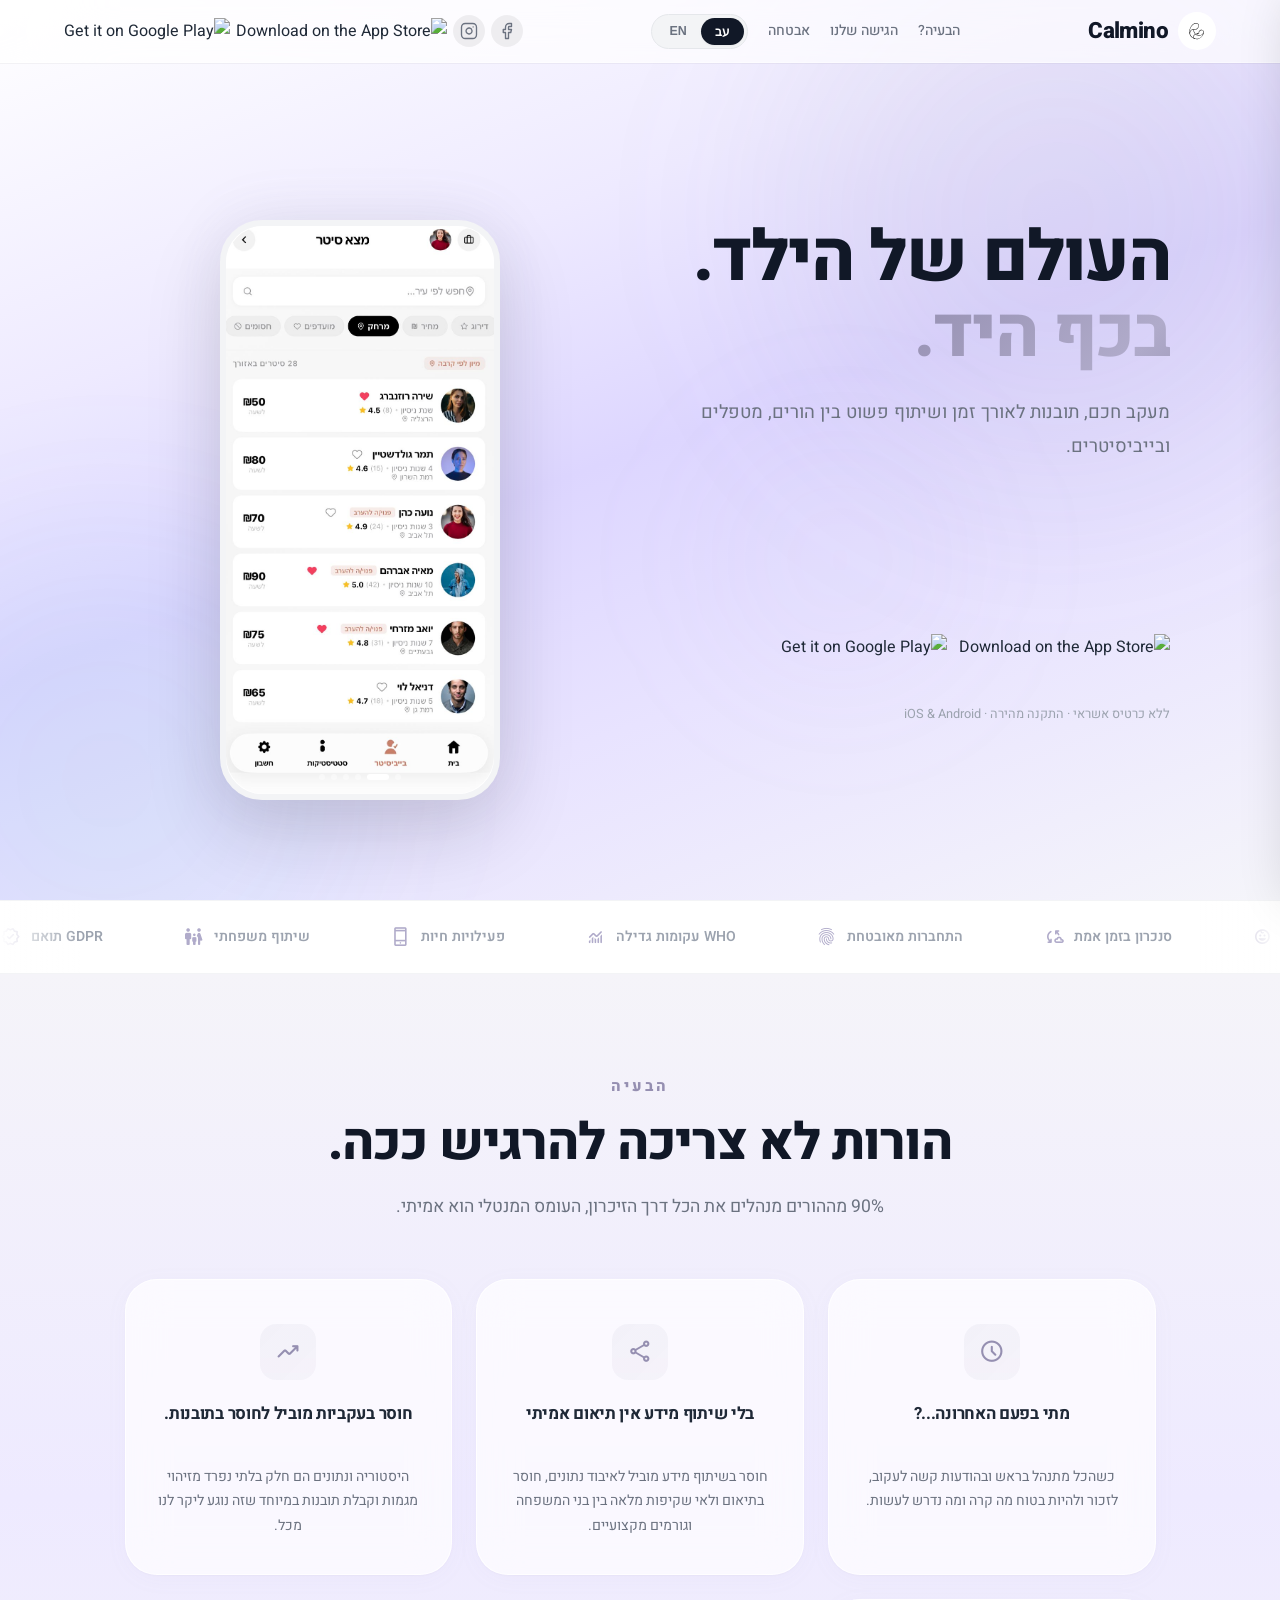
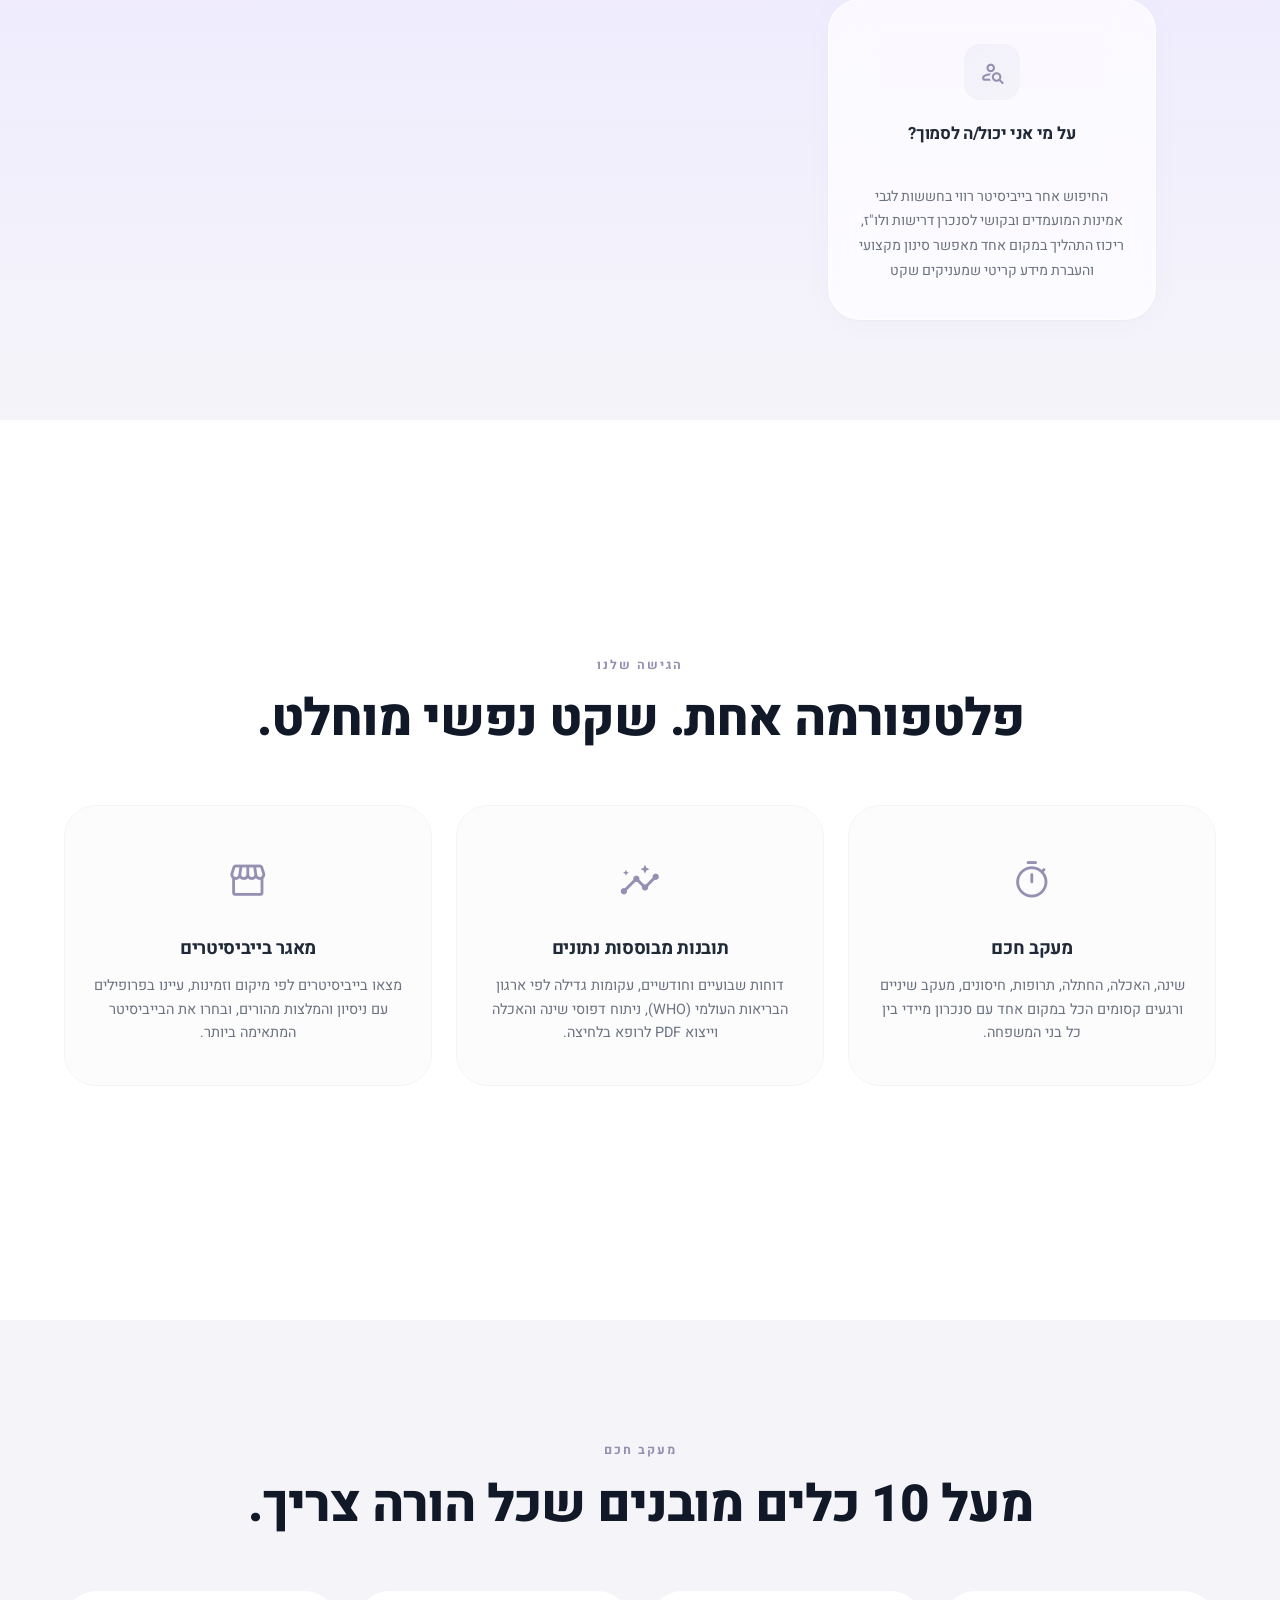
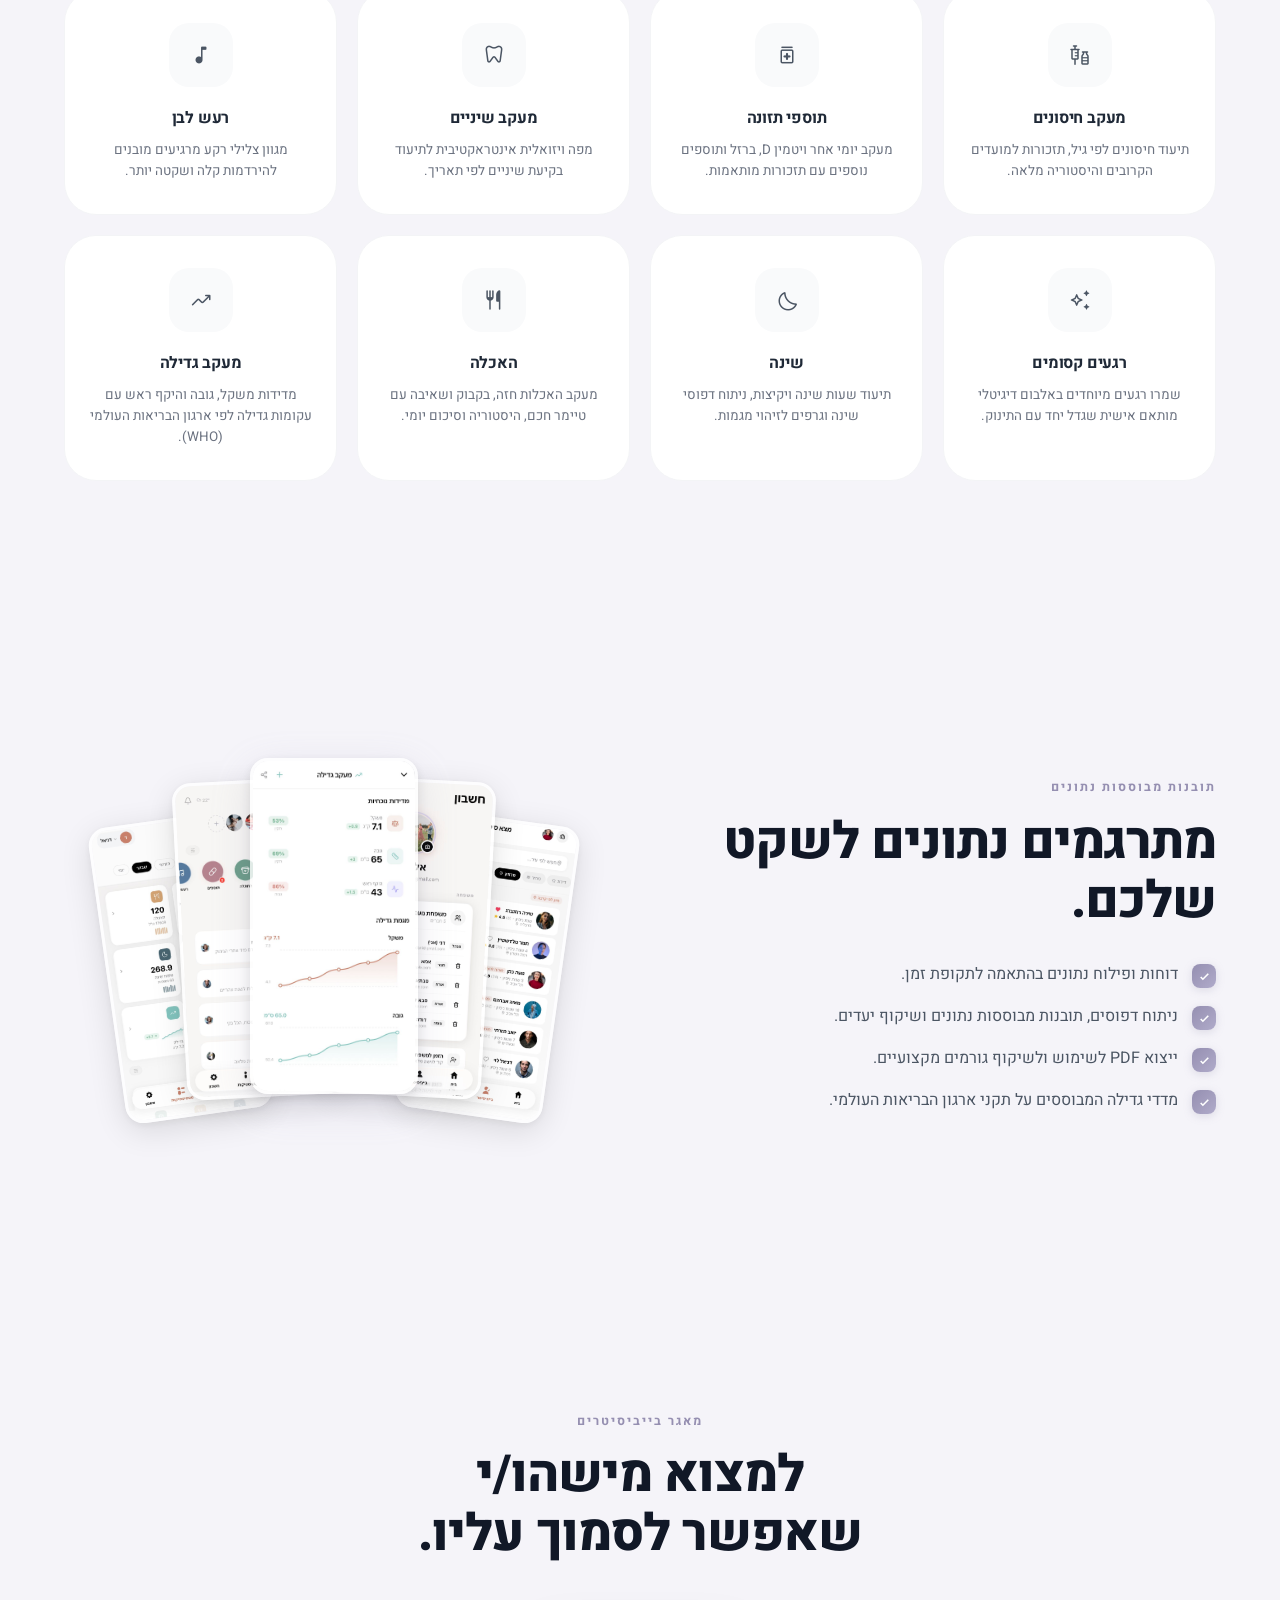
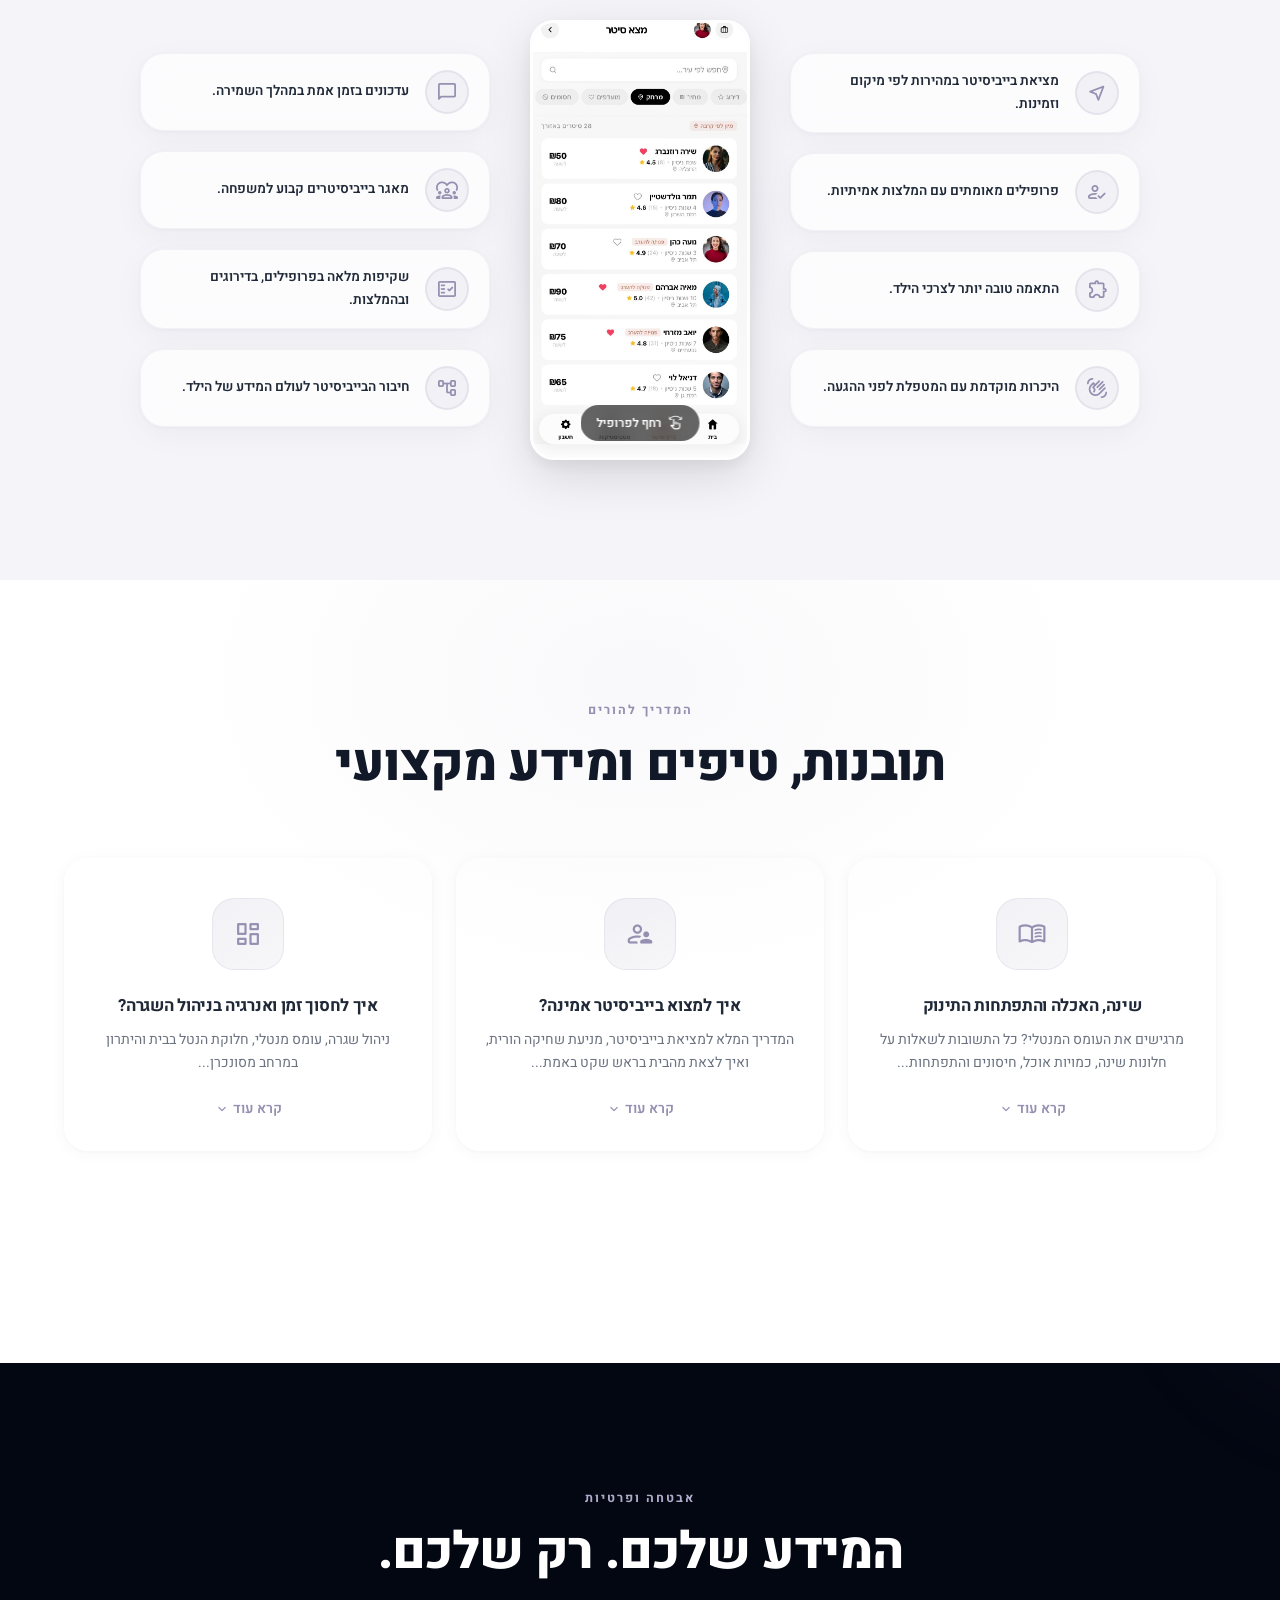
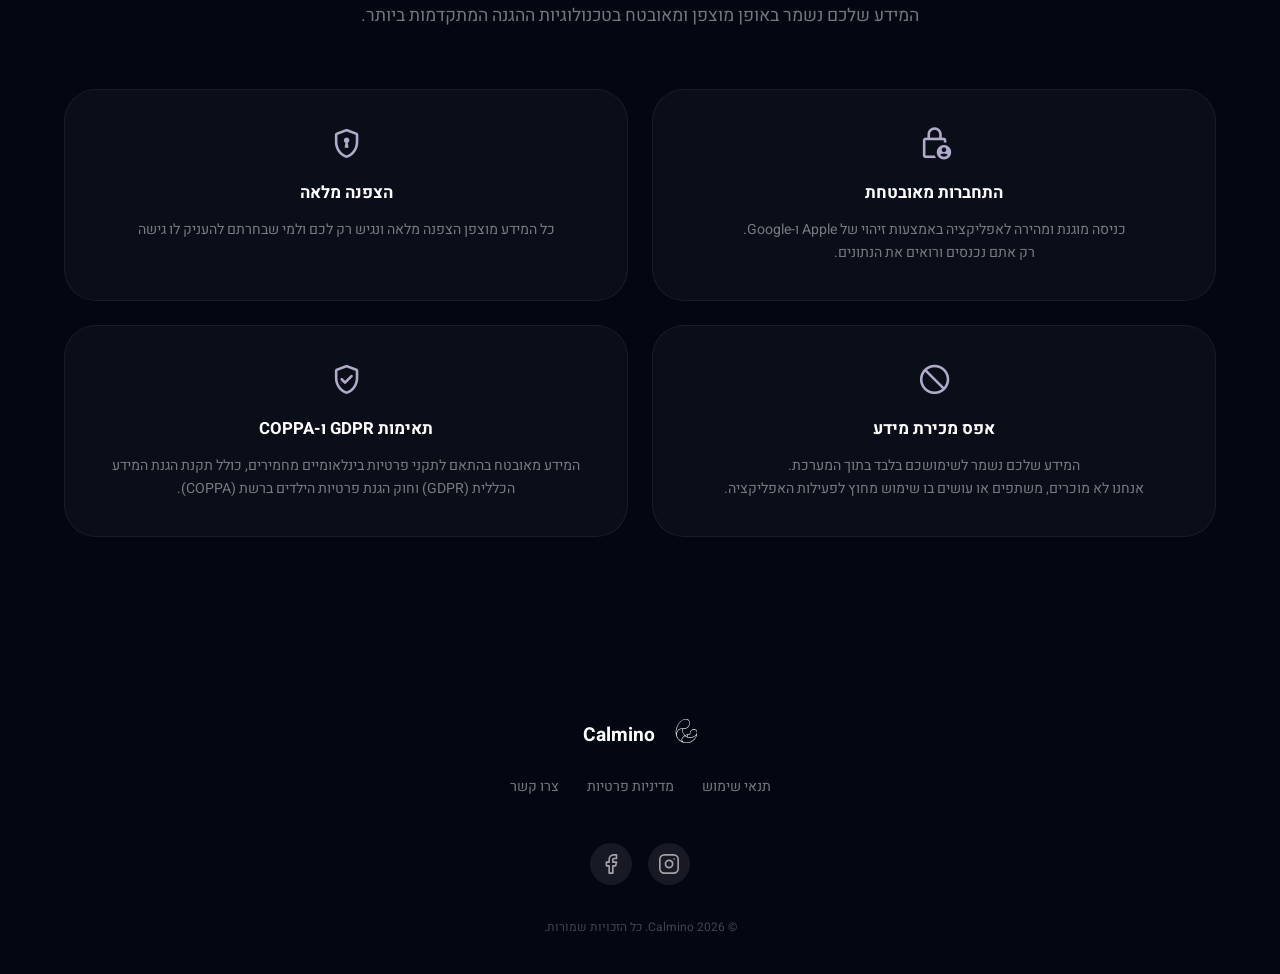
==== commit e06f661e: "Revert reports section to 5 cards and apply #958FB1 color palette to privacy & terms pages - Removed" ====
--- a/index.html
+++ b/index.html
@@ -366,9 +366,6 @@
                         <div class="screenshot-card sc-5">
                             <img src="images/sitter_list.jpg" alt="רשימת סיטרים">
                         </div>
-                        <div class="screenshot-card sc-6">
-                            <img src="images/sitter_profile.jpg" alt="פרופיל סיטר">
-                        </div>
                     </div>
                 </div>
                 <div class="feature-content reveal">
--- a/css/style.css
+++ b/css/style.css
@@ -1474,22 +1474,22 @@
   transition: box-shadow 0.6s cubic-bezier(0.25, 0.1, 0.25, 1);
 }
 
-/* Default fan layout — 6 cards */
+/* Default fan layout */
 .sc-1 {
-  transform: rotate(-10deg) translateX(-200px);
+  transform: rotate(-8deg) translateX(-155px);
   z-index: 1;
 }
 
 .sc-2 {
-  transform: rotate(-5deg) translateX(-115px) translateY(-10px);
-  z-index: 2;
-  width: 165px;
+  transform: rotate(-3deg) translateX(-75px) translateY(-12px);
+  z-index: 3;
+  width: 170px;
 }
 
 .sc-3 {
-  transform: rotate(-1deg) translateX(-38px) translateY(-18px);
-  z-index: 4;
-  width: 175px;
+  transform: rotate(0deg) translateY(-20px);
+  z-index: 5;
+  width: 180px;
 }
 
 .sc-3 img {
@@ -1497,45 +1497,35 @@
 }
 
 .sc-4 {
-  transform: rotate(1deg) translateX(38px) translateY(-18px);
-  z-index: 4;
-  width: 175px;
+  transform: rotate(3deg) translateX(75px) translateY(-12px);
+  z-index: 3;
+  width: 170px;
 }
 
 .sc-5 {
-  transform: rotate(5deg) translateX(115px) translateY(-10px);
-  z-index: 2;
-  width: 165px;
-}
-
-.sc-6 {
-  transform: rotate(10deg) translateX(200px);
+  transform: rotate(8deg) translateX(155px);
   z-index: 1;
 }
 
 /* When hovering the showcase — slightly reduce rotation for breathing room */
 .screenshots-showcase:hover .sc-1 {
-  transform: rotate(-8deg) translateX(-205px);
+  transform: rotate(-6deg) translateX(-160px);
 }
 
 .screenshots-showcase:hover .sc-2 {
-  transform: rotate(-4deg) translateX(-118px) translateY(-10px);
+  transform: rotate(-2deg) translateX(-78px) translateY(-12px);
 }
 
 .screenshots-showcase:hover .sc-3 {
-  transform: rotate(0deg) translateX(-40px) translateY(-18px);
+  transform: rotate(0deg) translateY(-20px);
 }
 
 .screenshots-showcase:hover .sc-4 {
-  transform: rotate(0deg) translateX(40px) translateY(-18px);
+  transform: rotate(2deg) translateX(78px) translateY(-12px);
 }
 
 .screenshots-showcase:hover .sc-5 {
-  transform: rotate(4deg) translateX(118px) translateY(-10px);
-}
-
-.screenshots-showcase:hover .sc-6 {
-  transform: rotate(8deg) translateX(205px);
+  transform: rotate(6deg) translateX(160px);
 }
 
 /* Individual card hover — scale up IN PLACE without moving.
@@ -2816,22 +2806,19 @@
 
   .screenshots-showcase .sc-1,
   .screenshots-showcase .sc-1:hover,
-  .screenshots-showcase:hover .sc-1 { transform: rotate(-10deg) translateX(-120px) !important; }
+  .screenshots-showcase:hover .sc-1 { transform: rotate(-8deg) translateX(-95px) !important; }
   .screenshots-showcase .sc-2,
   .screenshots-showcase .sc-2:hover,
-  .screenshots-showcase:hover .sc-2 { transform: rotate(-5deg) translateX(-68px) translateY(-8px) !important; }
+  .screenshots-showcase:hover .sc-2 { transform: rotate(-3deg) translateX(-48px) translateY(-8px) !important; }
   .screenshots-showcase .sc-3,
   .screenshots-showcase .sc-3:hover,
-  .screenshots-showcase:hover .sc-3 { transform: rotate(-1deg) translateX(-22px) translateY(-14px) !important; }
+  .screenshots-showcase:hover .sc-3 { transform: rotate(0deg) translateY(-14px) !important; }
   .screenshots-showcase .sc-4,
   .screenshots-showcase .sc-4:hover,
-  .screenshots-showcase:hover .sc-4 { transform: rotate(1deg) translateX(22px) translateY(-14px) !important; }
+  .screenshots-showcase:hover .sc-4 { transform: rotate(3deg) translateX(48px) translateY(-8px) !important; }
   .screenshots-showcase .sc-5,
   .screenshots-showcase .sc-5:hover,
-  .screenshots-showcase:hover .sc-5 { transform: rotate(5deg) translateX(68px) translateY(-8px) !important; }
-  .screenshots-showcase .sc-6,
-  .screenshots-showcase .sc-6:hover,
-  .screenshots-showcase:hover .sc-6 { transform: rotate(10deg) translateX(120px) !important; }
+  .screenshots-showcase:hover .sc-5 { transform: rotate(8deg) translateX(95px) !important; }
 
   .feature-list li {
     font-size: 0.88rem;
@@ -3119,7 +3106,7 @@
   transform: translateX(-50%);
   width: 900px;
   height: 600px;
-  background: radial-gradient(ellipse at center, rgba(99,102,241,0.06) 0%, transparent 70%);
+  background: radial-gradient(ellipse at center, rgba(149,143,177,0.06) 0%, transparent 70%);
   pointer-events: none;
 }
 
@@ -3144,7 +3131,7 @@
   text-align: center;
   text-decoration: none;
   color: inherit;
-  border: 1px solid rgba(99,102,241,0.08);
+  border: 1px solid rgba(149,143,177,0.08);
   box-shadow: 0 2px 16px rgba(0,0,0,0.04), 0 1px 4px rgba(0,0,0,0.03);
   transition: transform 0.4s cubic-bezier(0.34,1.56,0.64,1),
               box-shadow 0.4s ease,
@@ -3172,8 +3159,8 @@
 
 .blog-card:hover {
   transform: translateY(-10px);
-  box-shadow: 0 24px 56px rgba(99,102,241,0.12), 0 4px 16px rgba(0,0,0,0.06);
-  border-color: rgba(99,102,241,0.2);
+  box-shadow: 0 24px 56px rgba(149,143,177,0.12), 0 4px 16px rgba(0,0,0,0.06);
+  border-color: rgba(149,143,177,0.2);
 }
 
 .blog-card > * { position: relative; z-index: 1; }
@@ -3192,8 +3179,8 @@
   align-items: center;
   justify-content: center;
   margin: 0 auto 24px;
-  background: linear-gradient(145deg, rgba(99,102,241,0.12), rgba(139,92,246,0.08));
-  border: 1.5px solid rgba(99,102,241,0.14);
+  background: linear-gradient(145deg, rgba(149,143,177,0.12), rgba(149,143,177,0.08));
+  border: 1.5px solid rgba(149,143,177,0.14);
   color: var(--primary);
   transition: all 0.4s cubic-bezier(0.34,1.56,0.64,1);
 }
@@ -3207,7 +3194,7 @@
   background: linear-gradient(135deg, var(--primary), #7B7599);
   color: var(--white);
   border-color: transparent;
-  box-shadow: 0 8px 24px rgba(99,102,241,0.35);
+  box-shadow: 0 8px 24px rgba(149,143,177,0.35);
   transform: scale(1.1) rotate(-4deg);
 }
 
@@ -3275,8 +3262,8 @@
 .blog-card--trigger[aria-expanded="true"] {
   border-color: var(--primary);
   box-shadow:
-    0 0 0 3px rgba(99,102,241,0.12),
-    0 20px 48px rgba(99,102,241,0.14),
+    0 0 0 3px rgba(149,143,177,0.12),
+    0 20px 48px rgba(149,143,177,0.14),
     0 4px 12px rgba(0,0,0,0.06);
   transform: translateY(-6px);
 }
@@ -3285,7 +3272,7 @@
   background: linear-gradient(135deg, var(--primary), #7B7599);
   color: var(--white);
   border-color: transparent;
-  box-shadow: 0 8px 24px rgba(99,102,241,0.35);
+  box-shadow: 0 8px 24px rgba(149,143,177,0.35);
 }
 
 /* ── Accordion Container ── */
@@ -3302,8 +3289,8 @@
 .blog-article {
   background: var(--white);
   border-radius: 24px;
-  border: 1px solid rgba(99,102,241,0.1);
-  box-shadow: 0 8px 40px rgba(99,102,241,0.08), 0 2px 8px rgba(0,0,0,0.04);
+  border: 1px solid rgba(149,143,177,0.1);
+  box-shadow: 0 8px 40px rgba(149,143,177,0.08), 0 2px 8px rgba(0,0,0,0.04);
   padding: 56px 72px;
   line-height: 1.8;
   color: var(--text-primary);
@@ -3342,13 +3329,13 @@
   line-height: 1.85;
   margin-bottom: 40px;
   padding-bottom: 36px;
-  border-bottom: 1px solid rgba(99,102,241,0.08);
+  border-bottom: 1px solid rgba(149,143,177,0.08);
 }
 
 /* ── Article Sections ── */
 .blog-section-item {
   padding: 32px 0;
-  border-bottom: 1px solid rgba(99,102,241,0.06);
+  border-bottom: 1px solid rgba(149,143,177,0.06);
   position: relative;
 }
 .blog-section-item:last-of-type { border-bottom: none; }
@@ -3373,7 +3360,7 @@
   min-width: 8px;
   border-radius: 50%;
   background: linear-gradient(135deg, var(--primary), #7B7599);
-  box-shadow: 0 0 8px rgba(99,102,241,0.5);
+  box-shadow: 0 0 8px rgba(149,143,177,0.5);
 }
 
 .blog-section-item p {
@@ -3388,9 +3375,9 @@
 .blog-article-outro {
   margin-top: 44px;
   padding: 40px 48px;
-  background: linear-gradient(135deg, rgba(99,102,241,0.04), rgba(167,139,250,0.06));
+  background: linear-gradient(135deg, rgba(149,143,177,0.04), rgba(167,139,250,0.06));
   border-radius: 20px;
-  border: 1px solid rgba(99,102,241,0.1);
+  border: 1px solid rgba(149,143,177,0.1);
   text-align: center;
 }
 
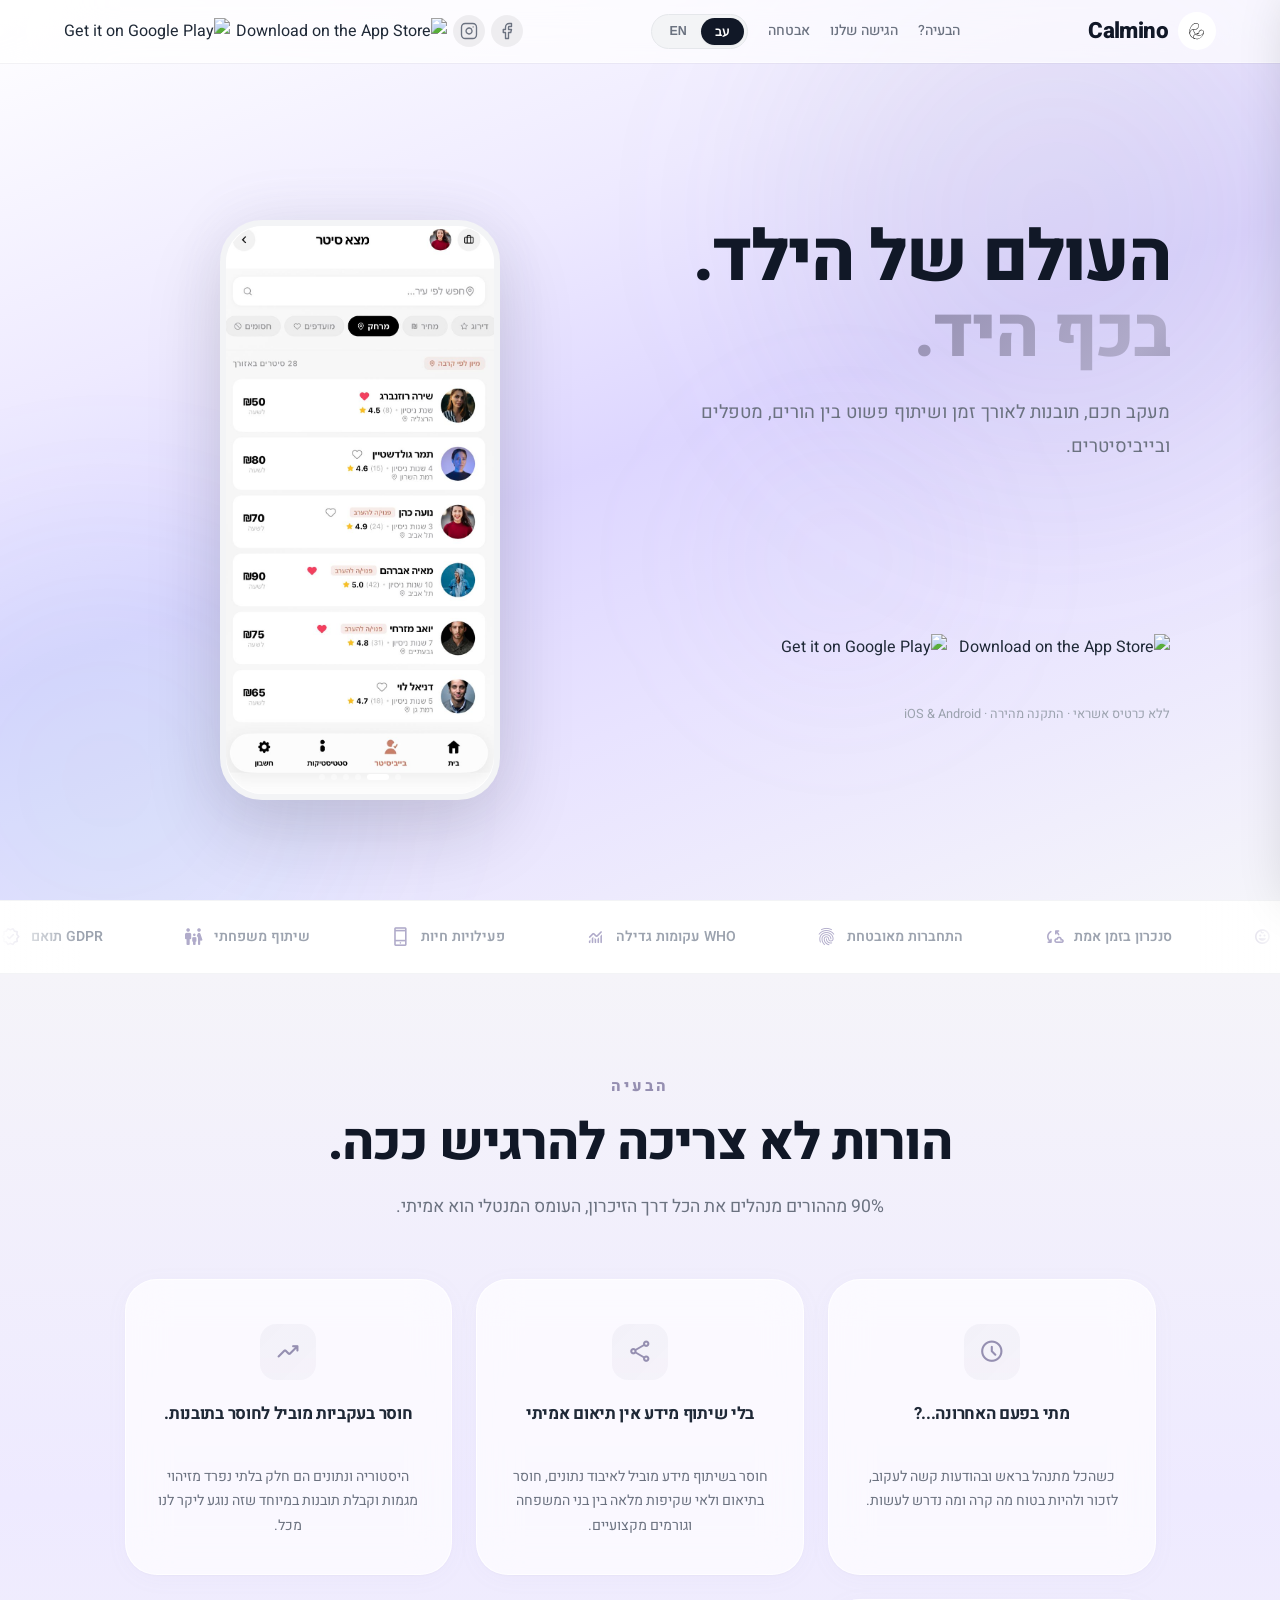
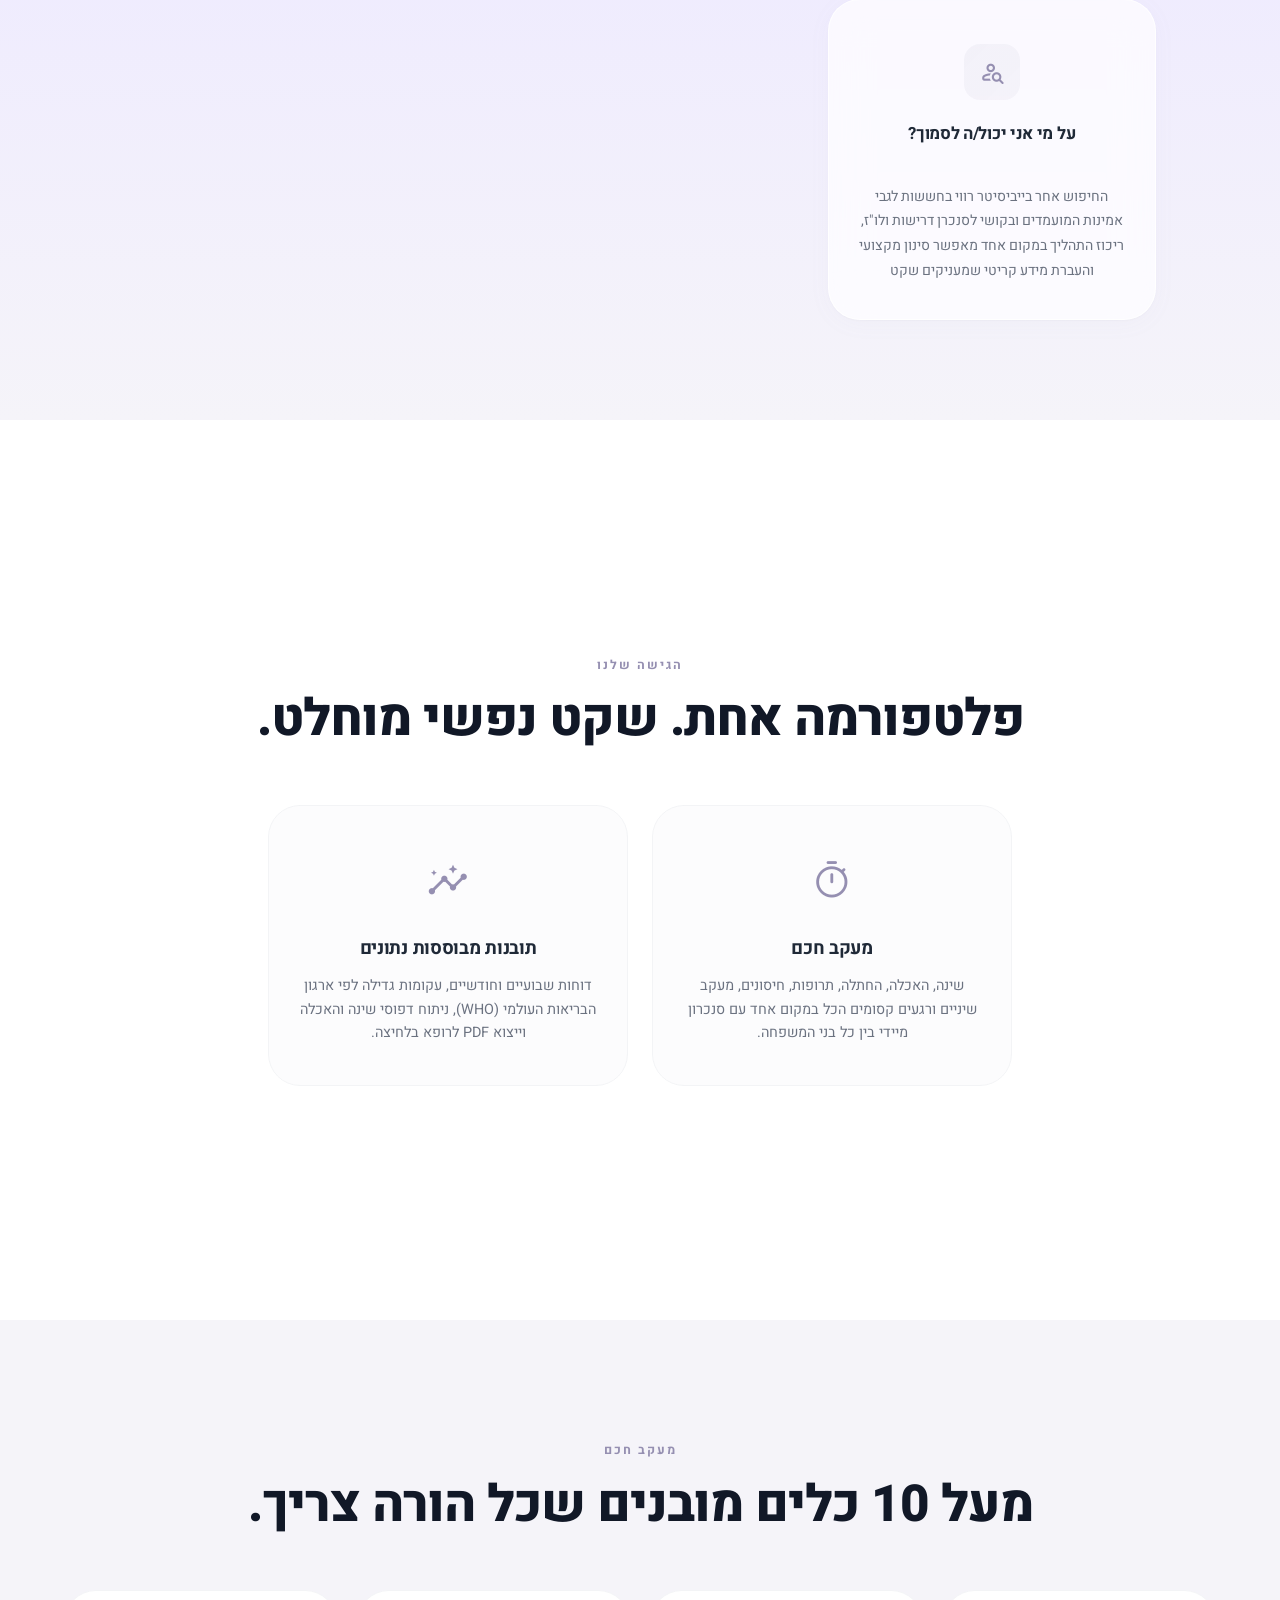
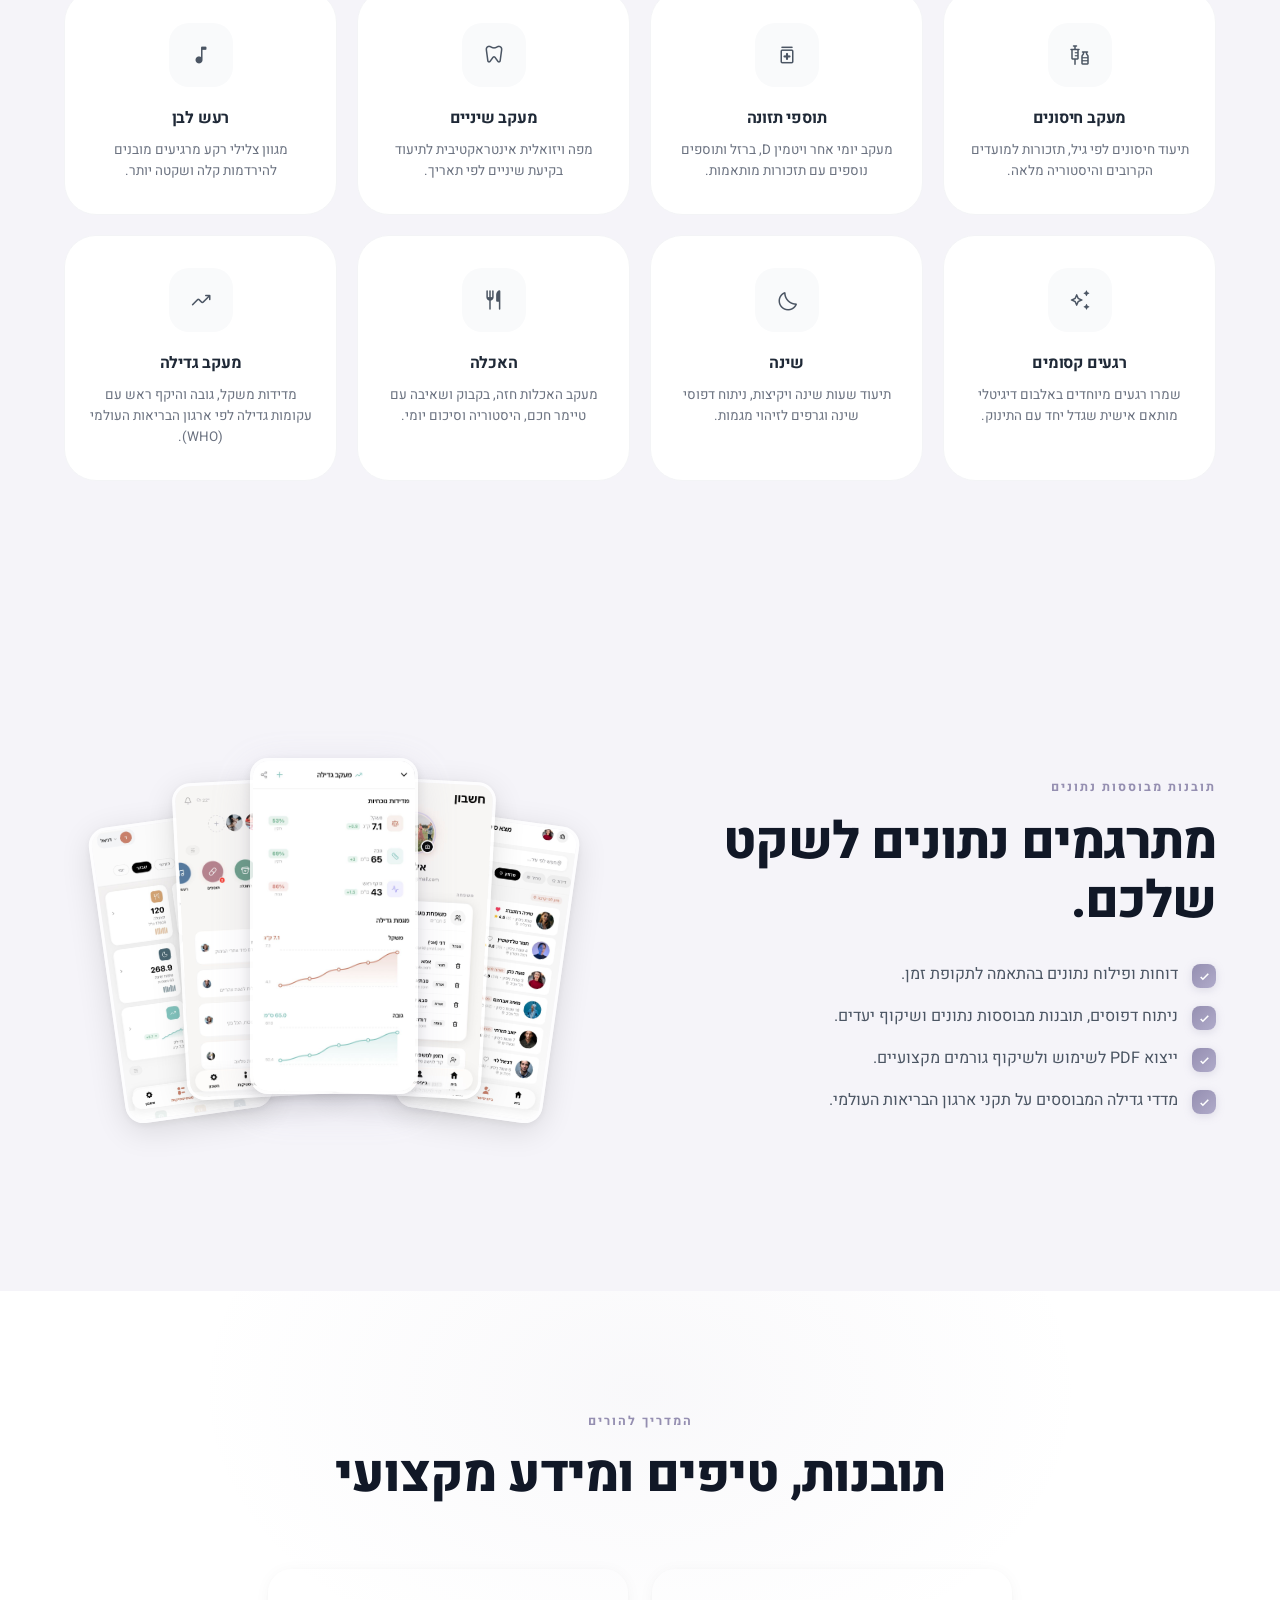
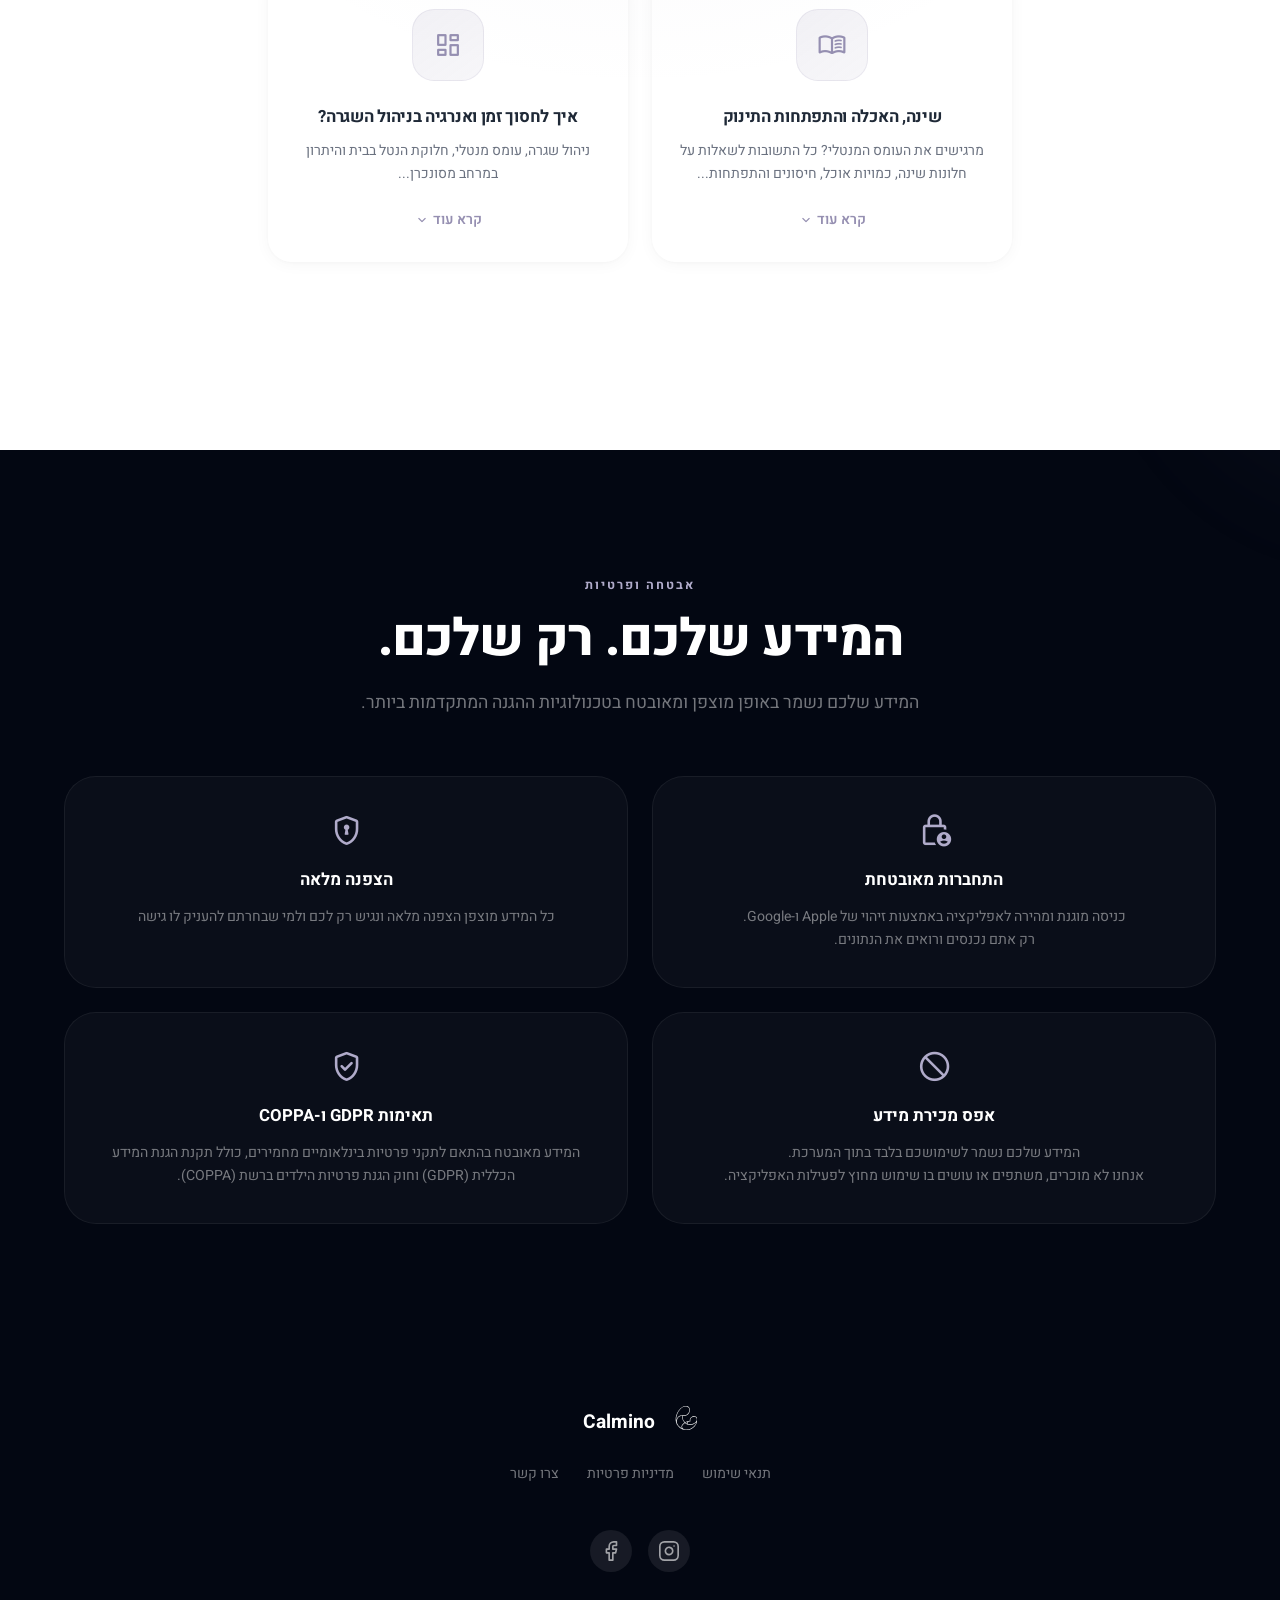
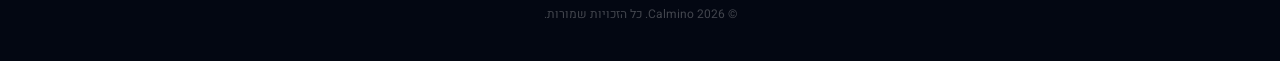
==== commit 9d2964d1: "Remove babysitter section and rebalance approach + blog layouts - Remove "מאגר בייביסיטרים" pillar c" ====
--- a/index.html
+++ b/index.html
@@ -34,7 +34,7 @@
         rel="stylesheet">
     <link rel="stylesheet"
         href="https://fonts.googleapis.com/css2?family=Material+Symbols+Rounded:opsz,wght,FILL,GRAD@24,400,0,0" />
-    <link rel="stylesheet" href="css/style.css?v=26">
+    <link rel="stylesheet" href="css/style.css?v=32">
 
     <!-- Icons & PWA -->
     <link rel="icon" href="/favicon.ico" sizes="any">
@@ -79,7 +79,7 @@
                 <img src="https://developer.apple.com/assets/elements/badges/download-on-the-app-store.svg"
                     alt="Download on the App Store">
             </a>
-            <a href="#" class="nav-store-badge">
+            <a href="https://play.google.com/store/apps/details?id=com.harel.calmparentapp" target="_blank" class="nav-store-badge">
                 <img src="https://upload.wikimedia.org/wikipedia/commons/7/78/Google_Play_Store_badge_EN.svg"
                     alt="Get it on Google Play">
             </a>
@@ -131,7 +131,7 @@
         </div>
         <div class="drawer-badges">
             <a href="https://apps.apple.com/il/app/calmino/id6756817719?l=he" target="_blank"><img src="https://developer.apple.com/assets/elements/badges/download-on-the-app-store.svg" alt="App Store"></a>
-            <a href="#"><img src="https://upload.wikimedia.org/wikipedia/commons/7/78/Google_Play_Store_badge_EN.svg" alt="Google Play"></a>
+            <a href="https://play.google.com/store/apps/details?id=com.harel.calmparentapp" target="_blank"><img src="https://upload.wikimedia.org/wikipedia/commons/7/78/Google_Play_Store_badge_EN.svg" alt="Google Play"></a>
         </div>
     </aside>
 
@@ -175,7 +175,7 @@
                             <img src="https://developer.apple.com/assets/elements/badges/download-on-the-app-store.svg"
                                 alt="Download on the App Store" style="height: 52px;">
                         </a>
-                        <a href="#" class="app-store-badge">
+                        <a href="https://play.google.com/store/apps/details?id=com.harel.calmparentapp" target="_blank" class="app-store-badge">
                             <img src="https://upload.wikimedia.org/wikipedia/commons/7/78/Google_Play_Store_badge_EN.svg"
                                 alt="Get it on Google Play" style="height: 52px;">
                         </a>
@@ -280,13 +280,6 @@
                         דפוסי שינה והאכלה וייצוא
                         PDF לרופא בלחיצה.</p>
                 </a>
-                <a href="#sitters" class="pos-pillar reveal-child"
-                    style="text-decoration:none;color:inherit;cursor:pointer;">
-                    <p class="num material-symbols-rounded">storefront</p>
-                    <h3 data-i18n="pos3_h">מאגר בייביסיטרים</h3>
-                    <p data-i18n="pos3_p">מצאו בייביסיטרים לפי מיקום וזמינות, עיינו בפרופילים עם ניסיון והמלצות מהורים,
-                        ובחרו את הבייביסיטר המתאימה ביותר.</p>
-                </a>
             </div>
         </div>
     </section>
@@ -399,81 +392,6 @@
         </div>
     </section>
 
-    <!-- FEATURE 3: SITTERS -->
-    <section id="sitters" class="sitters-section">
-        <div class="container">
-            <!-- Centered Header -->
-            <div class="sitters-header reveal" style="text-align:center;">
-                <p class="section-label" data-i18n="ft3_label">מאגר בייביסיטרים</p>
-                <h2 class="section-title" data-i18n-html="ft3_title_a+ft3_title_b">למצוא מישהו/י<br>שאפשר לסמוך עליו.
-                </h2>
-
-            </div>
-
-            <!-- Phone + Feature Cards Side Layout -->
-            <div class="sitters-showcase reveal">
-                <!-- Right side cards (appear on the right in RTL) -->
-                <div class="sitters-side-cards">
-                    <div class="sitter-feature-card reveal-child compact">
-                        <span class="sitter-feature-icon material-symbols-rounded">near_me</span>
-                        <span data-i18n="ft3_new1">מציאת בייביסיטר במהירות לפי מיקום וזמינות.</span>
-                    </div>
-                    <div class="sitter-feature-card reveal-child compact">
-                        <span class="sitter-feature-icon material-symbols-rounded">how_to_reg</span>
-                        <span data-i18n="ft3_new2">פרופילים מאומתים עם המלצות אמיתיות.</span>
-                    </div>
-                    <div class="sitter-feature-card reveal-child compact">
-                        <span class="sitter-feature-icon material-symbols-rounded">extension</span>
-                        <span data-i18n="ft3_new3">התאמה טובה יותר לצרכי הילד.</span>
-                    </div>
-                    <div class="sitter-feature-card reveal-child compact">
-                        <span class="sitter-feature-icon material-symbols-rounded">waving_hand</span>
-                        <span data-i18n="ft3_new4">היכרות מוקדמת עם המטפלת לפני ההגעה.</span>
-                    </div>
-                </div>
-
-                <!-- Phone Mockup Center -->
-                <div class="sitters-visual">
-                    <div class="sitter-flip-container">
-                        <div class="sitter-flip-card">
-                            <div class="sitter-flip-face sitter-flip-front">
-                                <img src="images/sitter_list.jpg" alt="מצא סיטר">
-                                <div class="flip-hint">
-                                    <span class="material-symbols-rounded">swipe</span>
-                                    רחף לפרופיל
-                                </div>
-                            </div>
-                            <div class="sitter-flip-face sitter-flip-back">
-                                <img src="images/sitter_profile.jpg" alt="פרופיל בייביסיטר">
-                            </div>
-                        </div>
-                    </div>
-                </div>
-
-                <!-- Left side cards (appear on the left in RTL) -->
-                <div class="sitters-side-cards">
-                    <div class="sitter-feature-card reveal-child compact">
-                        <span class="sitter-feature-icon material-symbols-rounded">chat_bubble_outline</span>
-                        <span data-i18n="ft3_new5">עדכונים בזמן אמת במהלך השמירה.</span>
-                    </div>
-                    <div class="sitter-feature-card reveal-child compact">
-                        <span class="sitter-feature-icon material-symbols-rounded">diversity_1</span>
-                        <span data-i18n="ft3_new6">מאגר בייביסיטרים קבוע למשפחה.</span>
-                    </div>
-                    <div class="sitter-feature-card reveal-child compact">
-                        <span class="sitter-feature-icon material-symbols-rounded">fact_check</span>
-                        <span data-i18n="ft3_new7">שקיפות מלאה בפרופילים, בדירוגים ובהמלצות.</span>
-                    </div>
-                    <div class="sitter-feature-card reveal-child compact">
-                        <span class="sitter-feature-icon material-symbols-rounded">account_tree</span>
-                        <span data-i18n="ft3_new8">חיבור הבייביסיטר לעולם המידע של הילד.</span>
-                    </div>
-                </div>
-            </div>
-        </div>
-    </section>
-
-
     <!-- BLOG / ARTICLES -->
     <section id="blog" class="blog-section">
         <div class="container">
@@ -494,18 +412,6 @@
                         </span>
                     </div>
                 </button>
-                <!-- Card 2 — Accordion Trigger -->
-                <button class="blog-card blog-card--trigger reveal-child" id="blog-trigger-2" aria-expanded="false" aria-controls="blog-accordion-2">
-                    <div class="blog-icon"><span class="material-symbols-rounded">supervisor_account</span></div>
-                    <div class="blog-card-content-col">
-                        <h4 class="blog-card-title" data-i18n="blog2_h">איך למצוא בייביסיטר אמינה?</h4>
-                        <p class="blog-card-excerpt" data-i18n="blog2_p">המדריך המלא למציאת בייביסיטר, מניעת שחיקה הורית, ואיך לצאת מהבית בראש שקט באמת...</p>
-                        <span class="blog-read-more blog-toggle-label">
-                            <span class="toggle-closed"><span data-i18n="blog_toggle_open">קרא עוד</span> <span class="material-symbols-rounded" style="font-size:16px;vertical-align:middle;">expand_more</span></span>
-                            <span class="toggle-open"><span data-i18n="blog_toggle_close">סגור</span> <span class="material-symbols-rounded" style="font-size:16px;vertical-align:middle;">expand_less</span></span>
-                        </span>
-                    </div>
-                </button>
                 <!-- Card 3 — Accordion Trigger -->
                 <button class="blog-card blog-card--trigger reveal-child" id="blog-trigger-3" aria-expanded="false" aria-controls="blog-accordion-3">
                     <div class="blog-icon"><span class="material-symbols-rounded">dashboard</span></div>
@@ -564,7 +470,7 @@
                             <a href="https://apps.apple.com/il/app/calmino/id6756817719?l=he" target="_blank" class="app-store-badge">
                                 <img src="https://developer.apple.com/assets/elements/badges/download-on-the-app-store.svg" alt="Download on the App Store" style="height:48px;">
                             </a>
-                            <a href="#" class="app-store-badge">
+                            <a href="https://play.google.com/store/apps/details?id=com.harel.calmparentapp" target="_blank" class="app-store-badge">
                                 <img src="https://upload.wikimedia.org/wikipedia/commons/7/78/Google_Play_Store_badge_EN.svg" alt="Get it on Google Play" style="height:48px;">
                             </a>
                         </div>
@@ -613,84 +519,7 @@
                             <a href="https://apps.apple.com/il/app/calmino/id6756817719?l=he" target="_blank" class="app-store-badge">
                                 <img src="https://developer.apple.com/assets/elements/badges/download-on-the-app-store.svg" alt="Download on the App Store" style="height:48px;">
                             </a>
-                            <a href="#" class="app-store-badge">
-                                <img src="https://upload.wikimedia.org/wikipedia/commons/7/78/Google_Play_Store_badge_EN.svg" alt="Get it on Google Play" style="height:48px;">
-                            </a>
-                        </div>
-                    </div>
-                </article>
-                </div>
-
-                <!-- Accordion 2 — inside grid, spans full width -->
-                <div class="blog-accordion" id="blog-accordion-2" role="region" aria-labelledby="blog-trigger-2" aria-hidden="true">
-                <!-- Hebrew article (Card 2) -->
-                <article class="blog-article" data-lang-content="he">
-                    <h2>בייביסיטר בראש שקט: כך תבנו רשת ביטחון ליציאה הבאה שלכם</h2>
-
-                    <section class="blog-section-item">
-                        <h3>שחיקה הורית והצורך ברשת תמיכה</h3>
-                        <p>מחקרים עדכניים שנערכו בישראל, ביניהם מחקרים מקיפים של חוקרות מהאוניברסיטה העברית ואוניברסיטת בר-אילן, מצביעים על תופעה מדאיגה של "שחיקה הורית" (Parental Burnout) הולכת וגוברת. במציאות הישראלית האינטנסיבית, היעדר רשת תמיכה זמינה וקושי למצוא מסגרות השגחה אמינות לשעות הערב גובים מחיר נפשי כבד. תהליך החיפוש אחר בייביסיטר, שאמור להיות הצעד הראשון בדרך לקצת אוויר לנשימה וזמן זוגי, הופך לרוב לעוד משימה מלחיצה ששואבת אנרגיות ומעלה את מפלס החרדה.</p>
-                    </section>
-
-                    <section class="blog-section-item">
-                        <h3>הסוף לחיפושים בוואטסאפ: מאגר אמין ושקוף</h3>
-                        <p>האתגר המרכזי של הורים בישראל אינו רק לאתר מישהי פנויה, אלא למצוא דמות שאפשר לסמוך עליה באמת. נבירה אינסופית בקבוצות פייסבוק מקומיות או קבוצות וואטסאפ של השכונה חושפת את ההורים למדגם מקרי של מועמדות, ללא דרך אמיתית לאמת ניסיון או לקבל המלצות שקופות ומוכחות. בדיוק אל תוך הוואקום הזה נכנס מאגר הבייביסיטרים של Calmino. המאגר נבנה מתוך הבנה שהורים זקוקים לוודאות, ומאפשר לסנן ולבחור את ההתאמה המדויקת ביותר על בסיס פרופילים מאומתים וחוות דעת אמיתיות של קהילת ההורים, כך שאתם יודעים בדיוק מי נכנסת אליכם הביתה.</p>
-                    </section>
-
-                    <section class="blog-section-item">
-                        <h3>טקס החפיפה: סנכרון נתונים בלחיצת כפתור</h3>
-                        <p>אך מציאת הבייביסיטר היא רק השלב הראשון. רגע לפני שיוצאים מהדלת, מתחיל "טקס החפיפה" שמחזיר את העומס המנטלי לשיאו. שאלות כמו "מתי הוא אכל בפעם האחרונה?", "כמה מ"ל להכין בבקבוק הבא?" או "מתי נפתח חלון השינה שלו?" הופכות לפתקים דביקים על המקרר או להודעות ארוכות ומסורבלות. במקום לנהל את המידע בראש ולהסתמך על הזיכרון, Calmino מאפשרת לכם לסנכרן את הבייביסיטר ישירות לאפליקציה. עם הגעתה, היא מקבלת גישה ליומן הטיפול של התינוק, ורואה באופן ברור את סדר היום, זמני ההאכלה והנחיות השינה.</p>
-                    </section>
-
-                    <section class="blog-section-item">
-                        <h3>שקט נפשי מרחוק: עדכונים בזמן אמת</h3>
-                        <p>המטרה הסופית של המהלך הזה היא להחזיר לכם את השקט הנפשי כשאתם סוף סוף בחוץ. במקום לסמס כל חצי שעה "הוא נרדם כבר?" ולהיות במתח, המערכת של Calmino מספקת לכם עדכונים בזמן אמת. ברגע שהבייביסיטר מתעדת באפליקציה שהתינוק סיים את הבקבוק או נכנס לישון, המידע קופץ אצלכם בנייד. כך אתם יכולים באמת להתנתק, לשבת במסעדה או לנוח, בידיעה מוחלטת שהכל מתנהל כשורה, ושהשליטה והמידע נשארים בידיים שלכם, גם כשאתם רחוקים מהבית.</p>
-                    </section>
-
-                    <div class="blog-article-outro">
-                        <p class="blog-article-cta-text">מוכנים לצאת מהבית בראש שקט? הורידו את Calmino עכשיו ותנו לבייביסיטר הבאה שלכם גישה לכל המידע שהיא צריכה.</p>
-                        <div class="blog-article-badges">
-                            <a href="https://apps.apple.com/il/app/calmino/id6756817719?l=he" target="_blank" class="app-store-badge">
-                                <img src="https://developer.apple.com/assets/elements/badges/download-on-the-app-store.svg" alt="Download on the App Store" style="height:48px;">
-                            </a>
-                            <a href="#" class="app-store-badge">
-                                <img src="https://upload.wikimedia.org/wikipedia/commons/7/78/Google_Play_Store_badge_EN.svg" alt="Get it on Google Play" style="height:48px;">
-                            </a>
-                        </div>
-                    </div>
-                </article>
-
-                <!-- English article (Card 2) -->
-                <article class="blog-article" data-lang-content="en">
-                    <h2>Babysitting with Peace of Mind: Building a Safety Net for Your Next Night Out</h2>
-
-                    <section class="blog-section-item">
-                        <h3>Parental Burnout and the Need for a Support Network</h3>
-                        <p>Recent studies in Israel, including comprehensive research by scholars from the Hebrew University and Bar Ilan University, highlight the growing phenomenon of "Parental Burnout." In the intense Israeli reality, the lack of an available support network and the difficulty of finding reliable evening care take a heavy psychological toll. The search for a babysitter, which should be the first step toward a much-needed break, often becomes another stressful chore that drains energy and increases anxiety.</p>
-                    </section>
-
-                    <section class="blog-section-item">
-                        <h3>Ending the WhatsApp Search: A Reliable and Transparent Database</h3>
-                        <p>The primary challenge for parents in Israel is not just finding someone available but finding someone truly trustworthy. Endless scrolling through local Facebook or neighborhood WhatsApp groups exposes parents to a random sample of candidates with no way to verify experience or see transparent, proven recommendations. This is where Calmino's babysitter database steps in. Built on the understanding that parents need certainty, it allows you to filter and choose the perfect match based on verified profiles and real community feedback, so you know exactly who is entering your home.</p>
-                    </section>
-
-                    <section class="blog-section-item">
-                        <h3>The Handover Ritual: Data Sync at Your Fingertips</h3>
-                        <p>But finding the babysitter is only the first step. Moments before heading out, the "handover ritual" begins, bringing mental load to its peak. Questions like "When did he last eat?" or "How many ml for the next bottle?" often turn into sticky notes on the fridge or long, cumbersome messages. Instead of managing this in your head, Calmino lets you sync your babysitter directly to the app. Upon arrival, they get access to the baby's care log, seeing the schedule, feeding times, and sleep instructions clearly.</p>
-                    </section>
-
-                    <section class="blog-section-item">
-                        <h3>Remote Peace of Mind: Real-Time Updates</h3>
-                        <p>The ultimate goal is to restore your peace of mind while you are out. Instead of texting every half hour to ask "Is he asleep yet?", Calmino's system provides real-time updates. As soon as the babysitter logs a feeding or a nap in the app, the information pops up on your phone. This way, you can truly disconnect and enjoy your time, knowing everything is under control and that you remain in charge of the information, even from afar.</p>
-                    </section>
-
-                    <div class="blog-article-outro">
-                        <p class="blog-article-cta-text">Ready to head out with peace of mind? Download Calmino now and give your next babysitter access to everything they need.</p>
-                        <div class="blog-article-badges">
-                            <a href="https://apps.apple.com/il/app/calmino/id6756817719?l=he" target="_blank" class="app-store-badge">
-                                <img src="https://developer.apple.com/assets/elements/badges/download-on-the-app-store.svg" alt="Download on the App Store" style="height:48px;">
-                            </a>
-                            <a href="#" class="app-store-badge">
+                            <a href="https://play.google.com/store/apps/details?id=com.harel.calmparentapp" target="_blank" class="app-store-badge">
                                 <img src="https://upload.wikimedia.org/wikipedia/commons/7/78/Google_Play_Store_badge_EN.svg" alt="Get it on Google Play" style="height:48px;">
                             </a>
                         </div>
@@ -730,7 +559,7 @@
                             <a href="https://apps.apple.com/il/app/calmino/id6756817719?l=he" target="_blank" class="app-store-badge">
                                 <img src="https://developer.apple.com/assets/elements/badges/download-on-the-app-store.svg" alt="Download on the App Store" style="height:48px;">
                             </a>
-                            <a href="#" class="app-store-badge">
+                            <a href="https://play.google.com/store/apps/details?id=com.harel.calmparentapp" target="_blank" class="app-store-badge">
                                 <img src="https://upload.wikimedia.org/wikipedia/commons/7/78/Google_Play_Store_badge_EN.svg" alt="Get it on Google Play" style="height:48px;">
                             </a>
                         </div>
@@ -767,7 +596,7 @@
                             <a href="https://apps.apple.com/il/app/calmino/id6756817719?l=he" target="_blank" class="app-store-badge">
                                 <img src="https://developer.apple.com/assets/elements/badges/download-on-the-app-store.svg" alt="Download on the App Store" style="height:48px;">
                             </a>
-                            <a href="#" class="app-store-badge">
+                            <a href="https://play.google.com/store/apps/details?id=com.harel.calmparentapp" target="_blank" class="app-store-badge">
                                 <img src="https://upload.wikimedia.org/wikipedia/commons/7/78/Google_Play_Store_badge_EN.svg" alt="Get it on Google Play" style="height:48px;">
                             </a>
                         </div>
--- a/css/style.css
+++ b/css/style.css
@@ -1098,7 +1098,8 @@
 
 .pos-pillars {
   display: grid;
-  grid-template-columns: repeat(3, 1fr);
+  grid-template-columns: repeat(2, minmax(0, 360px));
+  justify-content: center;
   gap: 24px;
   margin-top: 56px;
 }
@@ -2631,22 +2632,22 @@
   }
 
   .pos-pillars {
-    grid-template-columns: 1fr;
+    grid-template-columns: repeat(2, 1fr);
     gap: 12px;
     margin-top: 32px;
   }
 
   .pos-pillar {
     display: flex !important;
-    flex-direction: row !important;
-    align-items: flex-start;
-    gap: 16px;
-    text-align: right;
-    padding: 20px 18px;
+    flex-direction: column !important;
+    align-items: center;
+    gap: 10px;
+    text-align: center;
+    padding: 20px 14px;
   }
 
   .pos-pillar .num {
-    margin-bottom: 0;
+    margin-bottom: 4px;
     flex-shrink: 0;
     width: 44px;
     height: 44px;
@@ -2659,13 +2660,13 @@
   }
 
   .pos-pillar h3 {
-    font-size: 1rem;
+    font-size: 0.95rem;
     margin-bottom: 4px;
   }
 
   .pos-pillar p {
-    font-size: 0.82rem;
-    line-height: 1.5;
+    font-size: 0.78rem;
+    line-height: 1.45;
   }
 
   /* --- TOOLS --- */
@@ -2717,16 +2718,18 @@
   }
 
   .screenshots-showcase {
-    height: 300px;        /* Fixed height to hold the fan */
+    height: 300px;
     display: flex;
     align-items: center;
     justify-content: center;
     flex-direction: row;
-    overflow: visible;    /* Allow cards to fan out */
+    overflow: visible;
     padding: 12px 0 24px;
-    perspective: 1000px;
+    perspective: none;
     position: relative;
     scrollbar-width: none;
+    margin: 0 auto;
+    width: 100%;
   }
 
   .screenshots-showcase::-webkit-scrollbar {
@@ -2738,87 +2741,63 @@
     flex-shrink: 0;
   }
 
-  /* Scaled-down fan layout for mobile */
+  /* Scaled-down fan layout for mobile — no rotation, symmetric spread */
   .sc-1 {
-    transform: rotate(-8deg) translateX(-95px) !important;
+    transform: translateX(-110px) !important;
     z-index: 1 !important;
     width: 90px !important;
   }
 
   .sc-2 {
-    transform: rotate(-3deg) translateX(-48px) translateY(-8px) !important;
+    transform: translateX(-55px) translateY(-8px) !important;
     z-index: 3 !important;
     width: 100px !important;
   }
 
   .sc-3 {
-    transform: rotate(0deg) translateY(-14px) !important;
+    transform: translateY(-14px) !important;
     z-index: 5 !important;
     width: 110px !important;
   }
 
   .sc-4 {
-    transform: rotate(3deg) translateX(48px) translateY(-8px) !important;
+    transform: translateX(55px) translateY(-8px) !important;
     z-index: 3 !important;
     width: 100px !important;
   }
 
   .sc-5 {
-    transform: rotate(8deg) translateX(95px) !important;
+    transform: translateX(110px) !important;
     z-index: 1 !important;
     width: 90px !important;
   }
 
-  /* On mobile touch, keep fan positions - do NOT collapse to center */
-  .screenshots-showcase:hover .sc-1 {
-    transform: rotate(-8deg) translateX(-95px) !important;
-    z-index: 1 !important;
-  }
-
-  .screenshots-showcase:hover .sc-2 {
-    transform: rotate(-3deg) translateX(-48px) translateY(-8px) !important;
-    z-index: 3 !important;
-  }
-
-  .screenshots-showcase:hover .sc-3 {
-    transform: rotate(0deg) translateY(-14px) !important;
-    z-index: 5 !important;
-  }
-
-  .screenshots-showcase:hover .sc-4 {
-    transform: rotate(3deg) translateX(48px) translateY(-8px) !important;
-    z-index: 3 !important;
-  }
-
-  .screenshots-showcase:hover .sc-5 {
-    transform: rotate(8deg) translateX(95px) !important;
-    z-index: 1 !important;
-  }
-
-  /* Mobile: freeze all cards — no movement, no scale, no opacity change */
+  /* Mobile: freeze all cards — no movement, no scale, no opacity change, no interaction */
   .screenshots-showcase .screenshot-card,
   .screenshots-showcase .screenshot-card:hover,
   .screenshots-showcase:hover .screenshot-card:not(:hover) {
     transition: none !important;
     scale: 1 !important;
     opacity: 1 !important;
+    pointer-events: none !important;
+    cursor: default !important;
   }
 
   .screenshots-showcase .sc-1,
   .screenshots-showcase .sc-1:hover,
-  .screenshots-showcase:hover .sc-1 { transform: rotate(-8deg) translateX(-95px) !important; }
+  .screenshots-showcase:hover .sc-1 { transform: translateX(-110px) !important; }
   .screenshots-showcase .sc-2,
   .screenshots-showcase .sc-2:hover,
-  .screenshots-showcase:hover .sc-2 { transform: rotate(-3deg) translateX(-48px) translateY(-8px) !important; }
+  .screenshots-showcase:hover .sc-2 { transform: translateX(-55px) translateY(-8px) !important; }
   .screenshots-showcase .sc-3,
   .screenshots-showcase .sc-3:hover,
-  .screenshots-showcase:hover .sc-3 { transform: rotate(0deg) translateY(-14px) !important; }
+  .screenshots-showcase:hover .sc-3 { transform: translateY(-14px) !important; }
   .screenshots-showcase .sc-4,
   .screenshots-showcase .sc-4:hover,
-  .screenshots-showcase:hover .sc-4 { transform: rotate(3deg) translateX(48px) translateY(-8px) !important; }
+  .screenshots-showcase:hover .sc-4 { transform: translateX(55px) translateY(-8px) !important; }
   .screenshots-showcase .sc-5,
   .screenshots-showcase .sc-5:hover,
-  .screenshots-showcase:hover .sc-5 { transform: rotate(8deg) translateX(95px) !important; }
+  .screenshots-showcase:hover .sc-5 { transform: translateX(110px) !important; }
 
   .feature-list li {
     font-size: 0.88rem;
@@ -3113,7 +3092,8 @@
 /* ── Grid ── */
 .blog-grid {
   display: grid;
-  grid-template-columns: repeat(3, 1fr);
+  grid-template-columns: repeat(2, minmax(0, 360px));
+  justify-content: center;
   gap: 24px;
   margin-top: 64px;
   position: relative;
@@ -3429,64 +3409,60 @@
 
 /* Large mobile / small tablet */
 @media (max-width: 768px) {
-  .blog-grid { grid-template-columns: 1fr; gap: 14px; margin-top: 40px; }
-
-  /* Interleave accordions directly below their trigger card */
+  .blog-grid { grid-template-columns: repeat(2, 1fr); gap: 12px; margin-top: 40px; }
+
+  /* Triggers side-by-side in row 1, accordions stacked below */
   #blog-trigger-1  { order: 1; }
-  #blog-accordion-1 { order: 2; }
-  #blog-trigger-2  { order: 3; }
-  #blog-accordion-2 { order: 4; }
-  #blog-trigger-3  { order: 5; }
-  #blog-accordion-3 { order: 6; }
-
-  /* Horizontal card layout on large mobile — icon left, content right */
+  #blog-trigger-3  { order: 2; }
+  #blog-accordion-1 { order: 3; }
+  #blog-accordion-3 { order: 4; }
+
+  /* Vertical card layout on large mobile — icon on top, content centered below (matches .pos-pillar) */
   .blog-card {
-    flex-direction: row;
-    align-items: flex-start;
-    text-align: right;
-    padding: 24px 20px;
-    gap: 16px;
+    flex-direction: column;
+    align-items: center;
+    text-align: center;
+    padding: 20px 14px;
+    gap: 10px;
     border-radius: 20px;
   }
 
-  .blog-card::before { border-radius: 20px 20px 0 0; }
+  .blog-card::before { display: none; }
 
   .blog-icon {
-    width: 52px;
-    height: 52px;
-    min-width: 52px;
-    border-radius: 16px;
-    margin: 0;
-  }
-
-  .blog-icon .material-symbols-rounded { font-size: 24px; }
-
-  /* Content column inside horizontal card */
+    width: 44px;
+    height: 44px;
+    min-width: 44px;
+    border-radius: 12px;
+    margin: 0 0 4px;
+    background: var(--primary-glow);
+  }
+
+  .blog-icon .material-symbols-rounded { font-size: 22px; }
+
+  /* Content column inside vertical card */
   .blog-card-content-col {
     display: flex;
     flex-direction: column;
+    align-items: center;
     flex: 1;
     min-width: 0;
   }
 
   .blog-card-title {
     font-size: 0.95rem;
-    margin-bottom: 6px;
-    text-align: right;
+    margin-bottom: 4px;
+    text-align: center;
   }
 
   .blog-card-excerpt {
-    font-size: 0.82rem;
-    line-height: 1.6;
-    margin-bottom: 10px;
-    text-align: right;
-  }
-
-  .blog-read-more {
-    font-size: 0.82rem;
-    text-align: right;
-    justify-content: flex-start;
-  }
+    font-size: 0.78rem;
+    line-height: 1.45;
+    margin-bottom: 0;
+    text-align: center;
+  }
+
+  .blog-read-more { display: none; }
 }
 
 /* Mobile */
